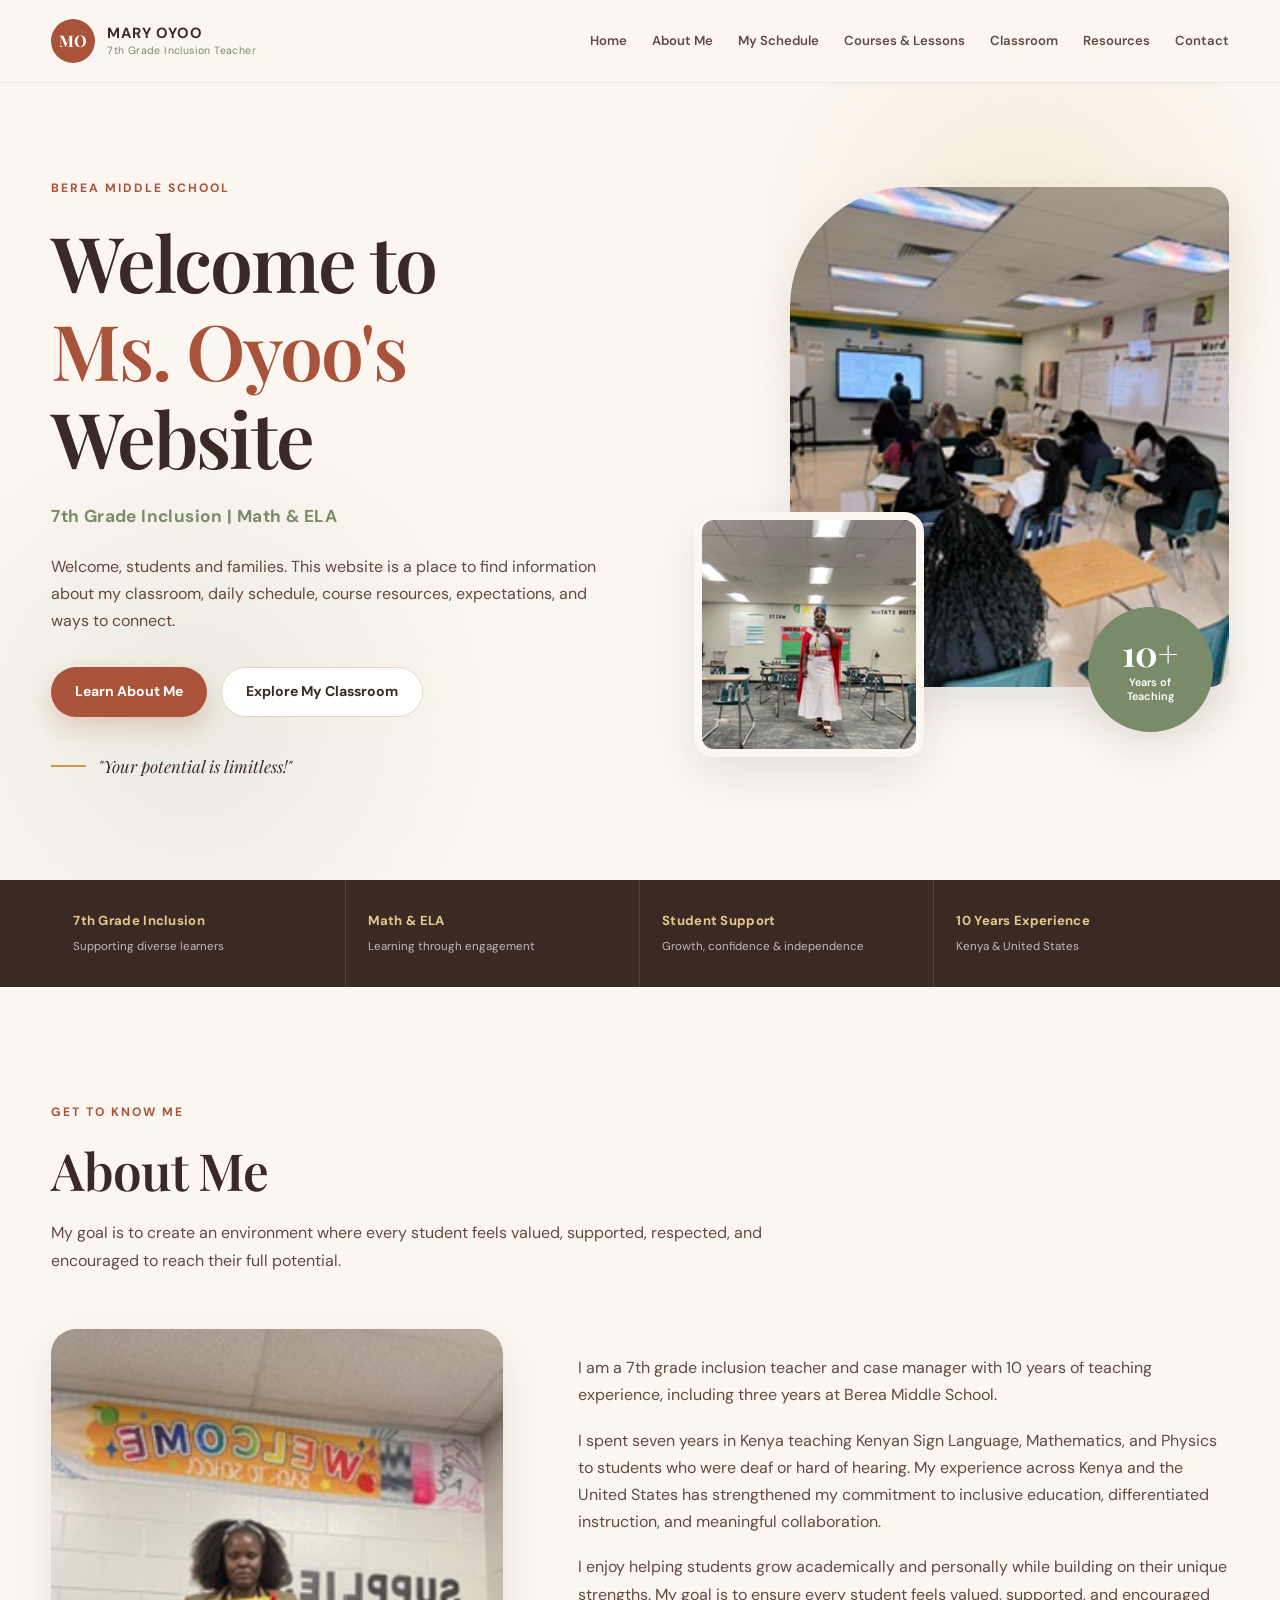
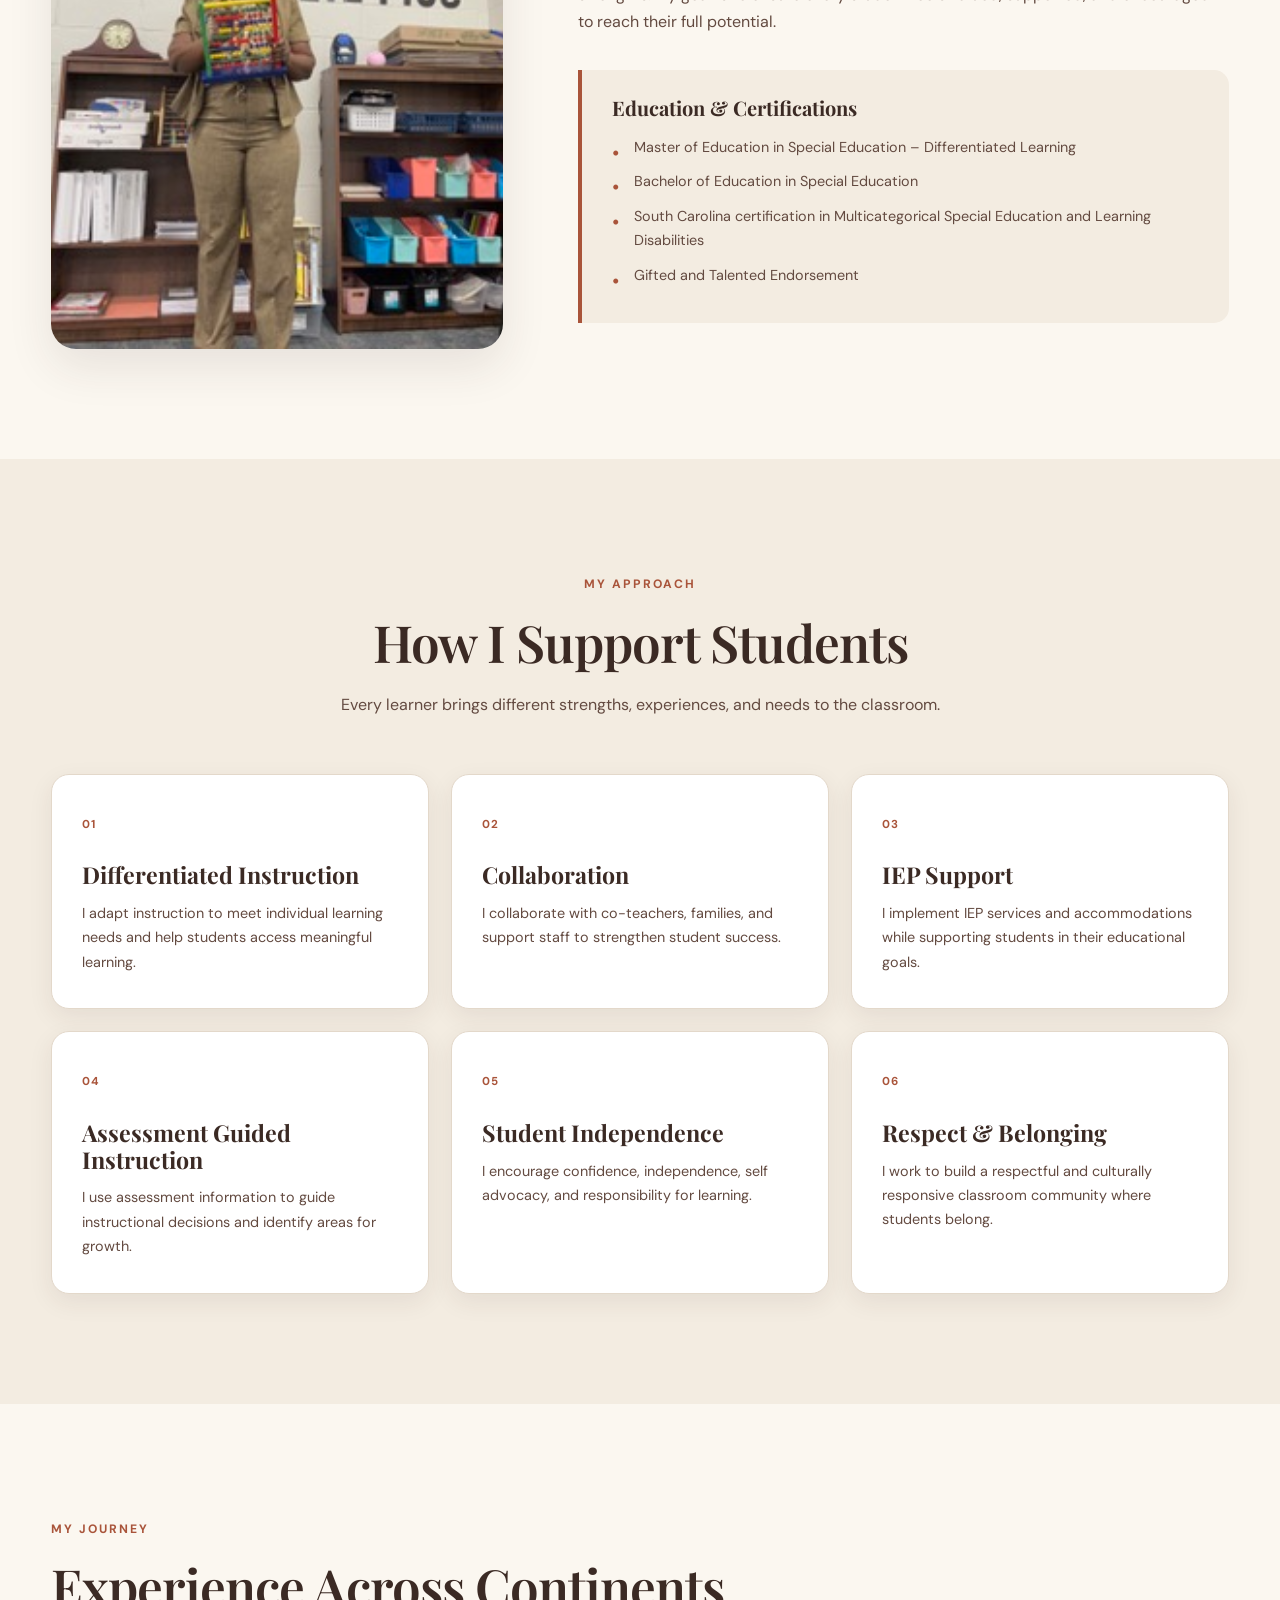
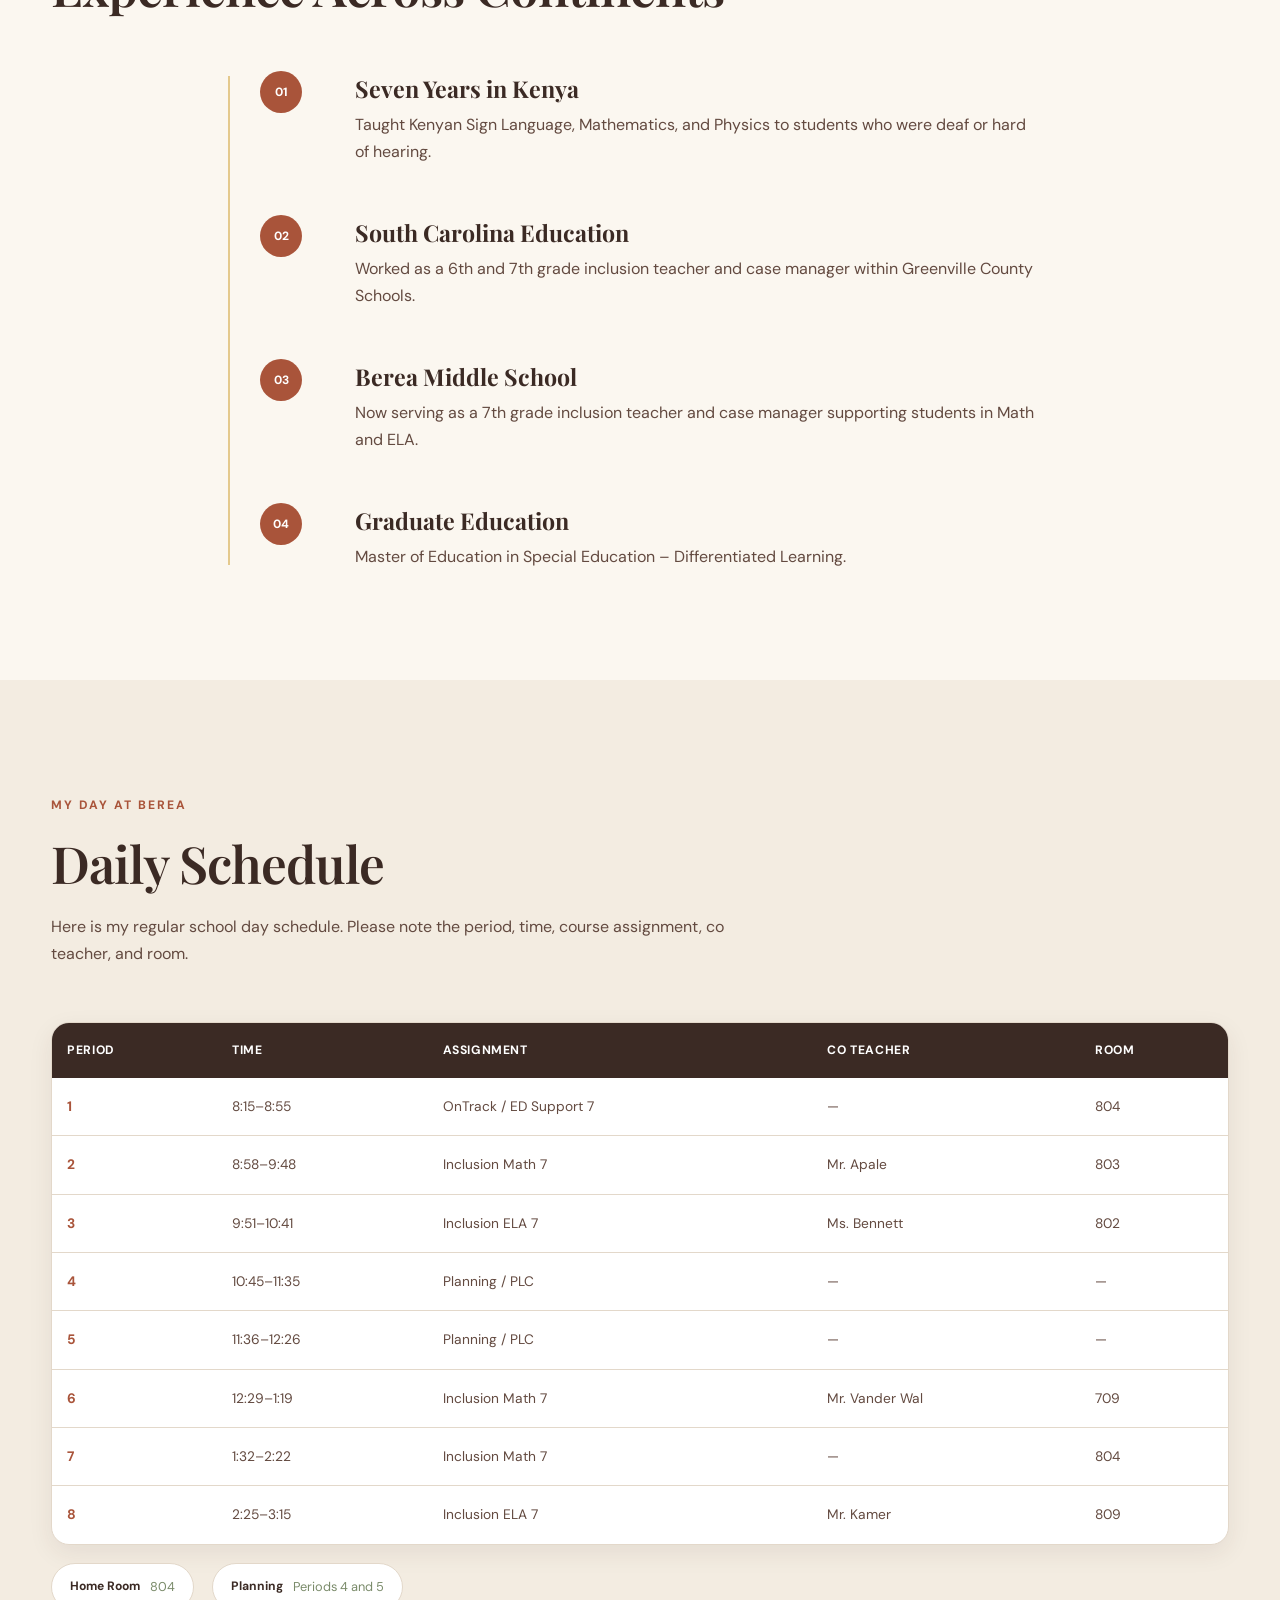
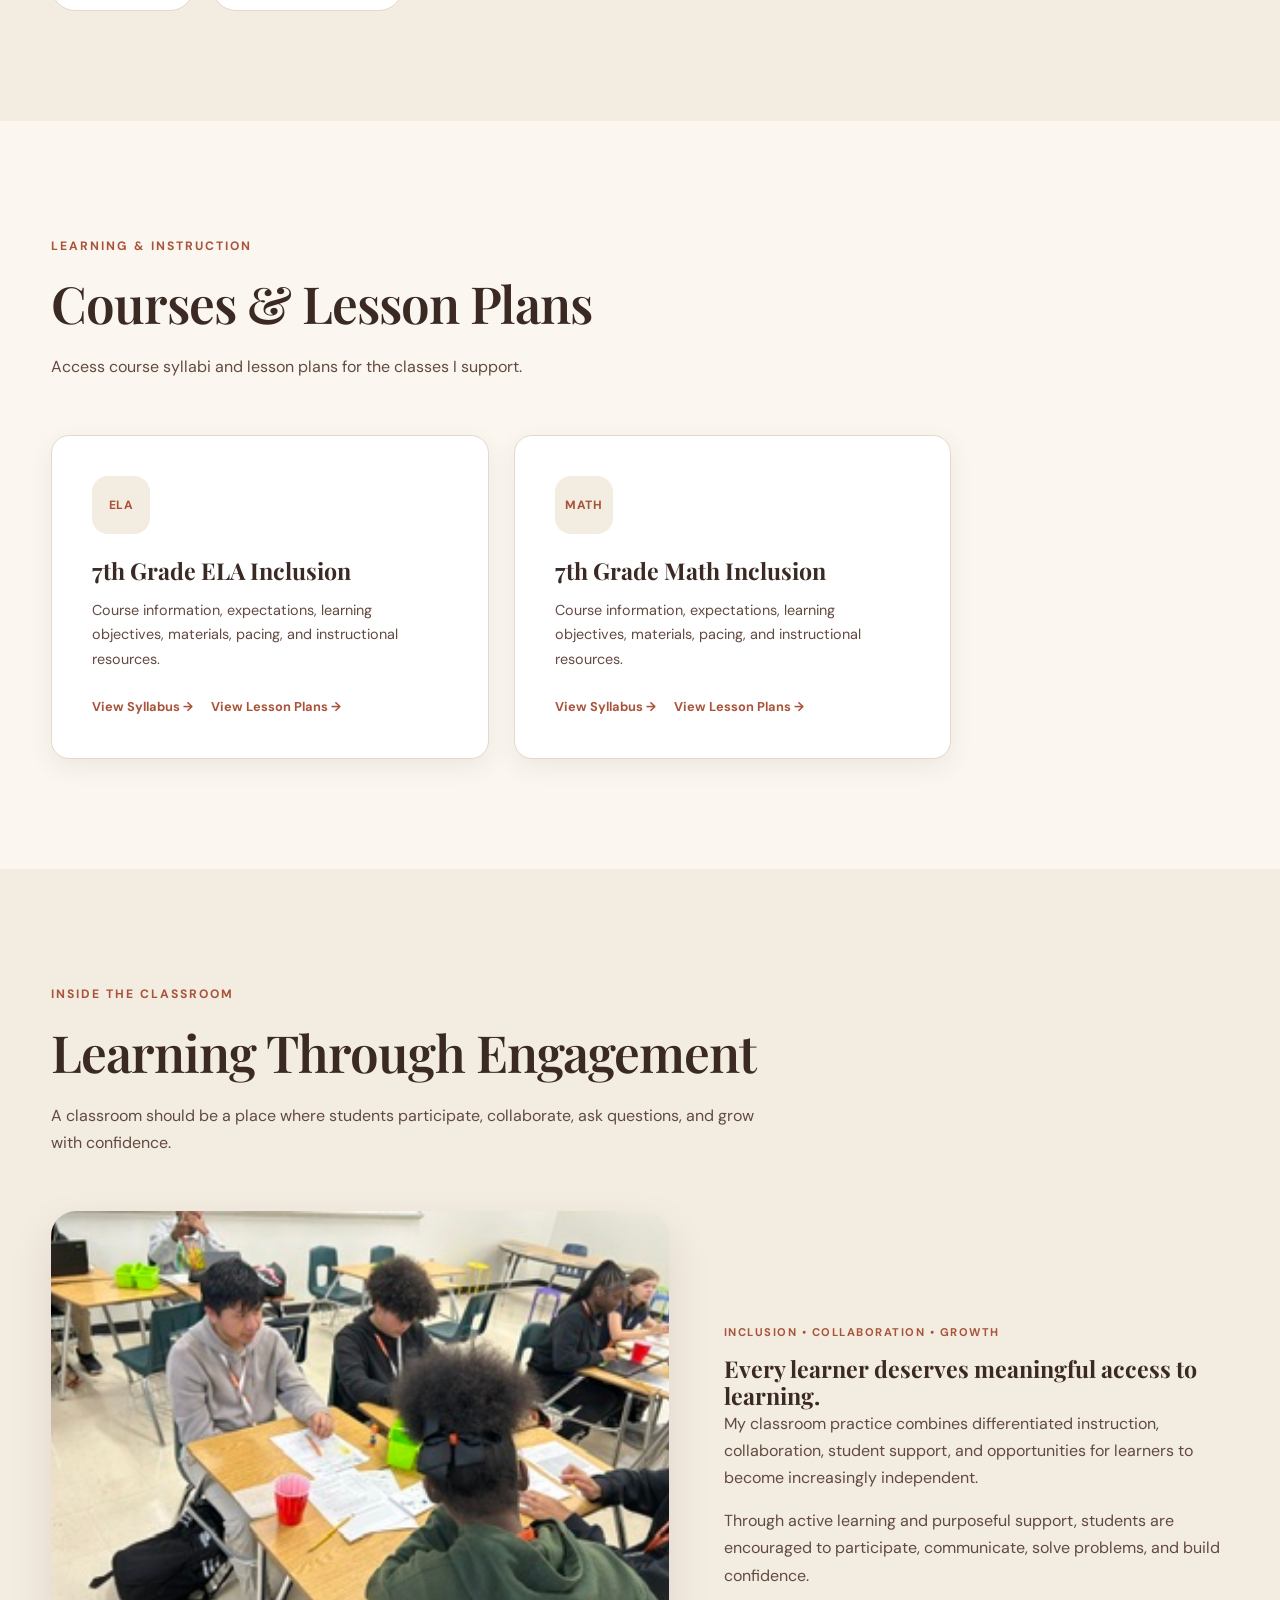
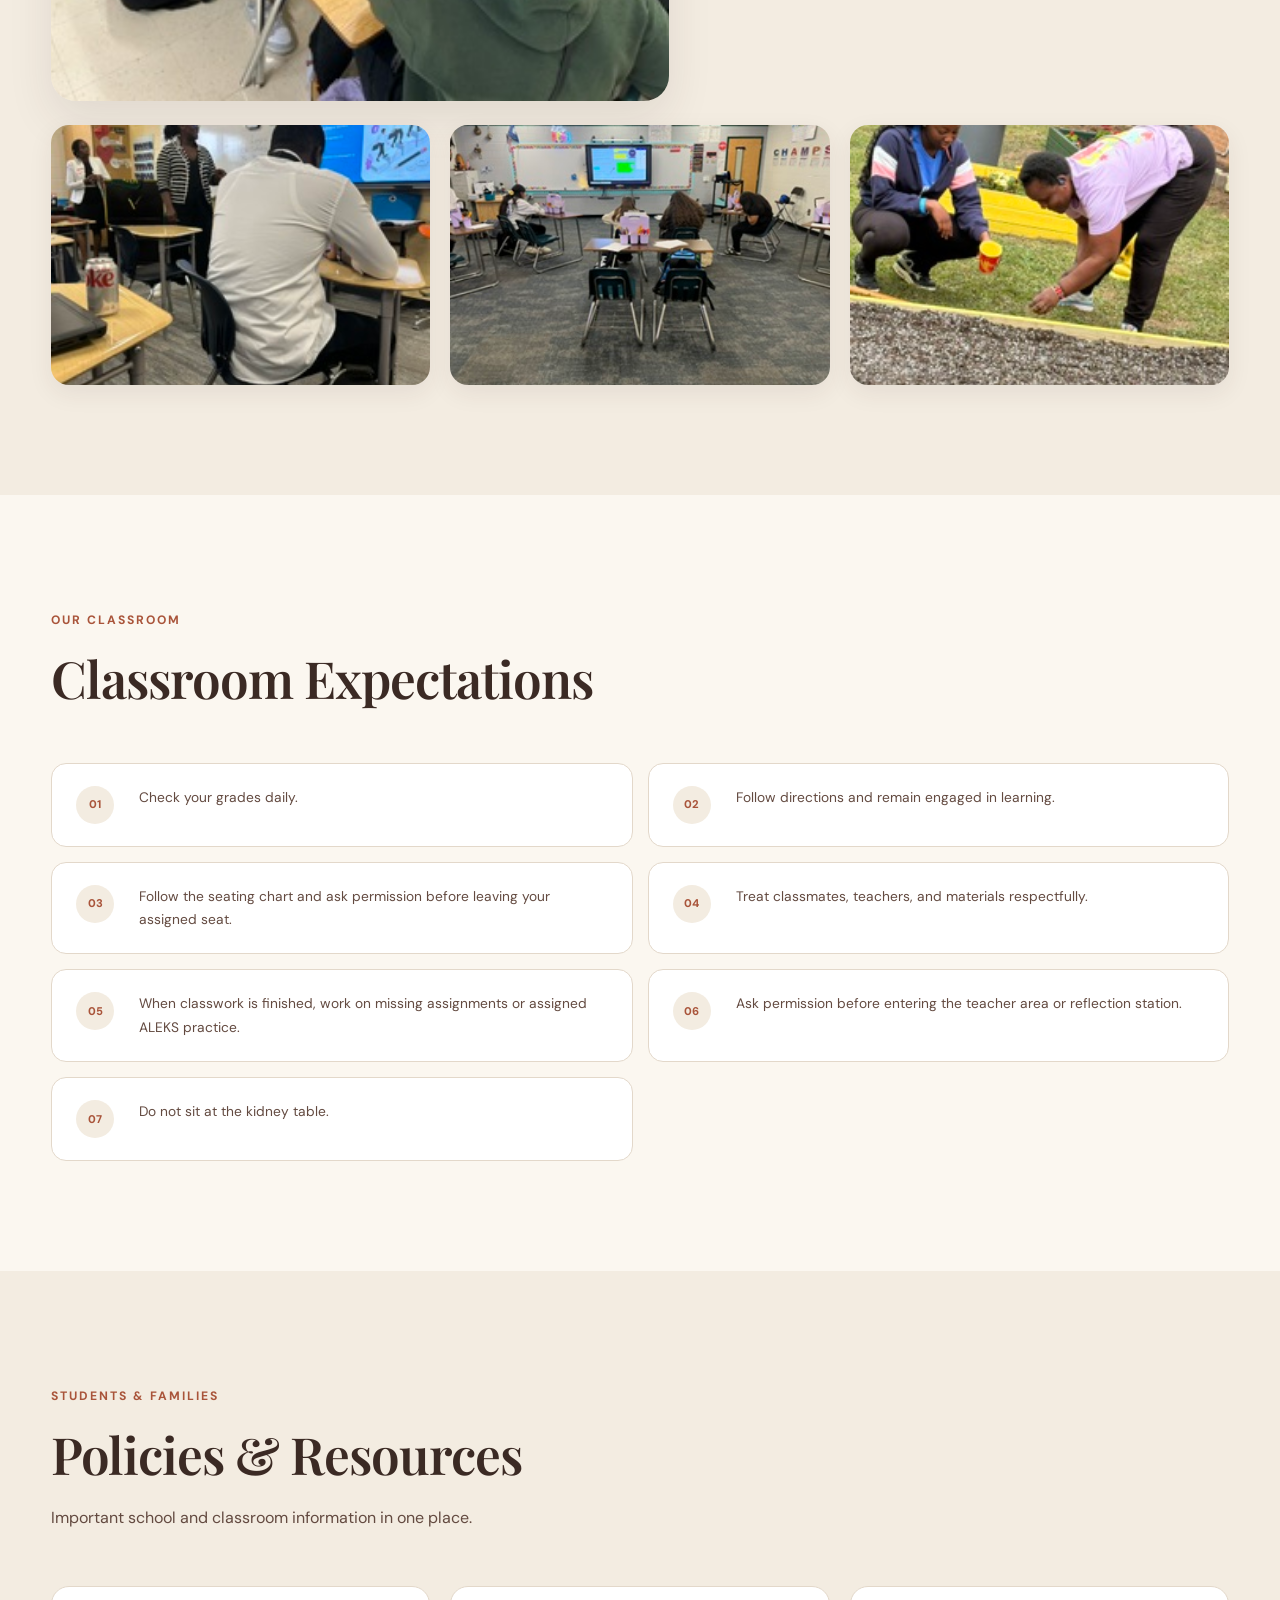
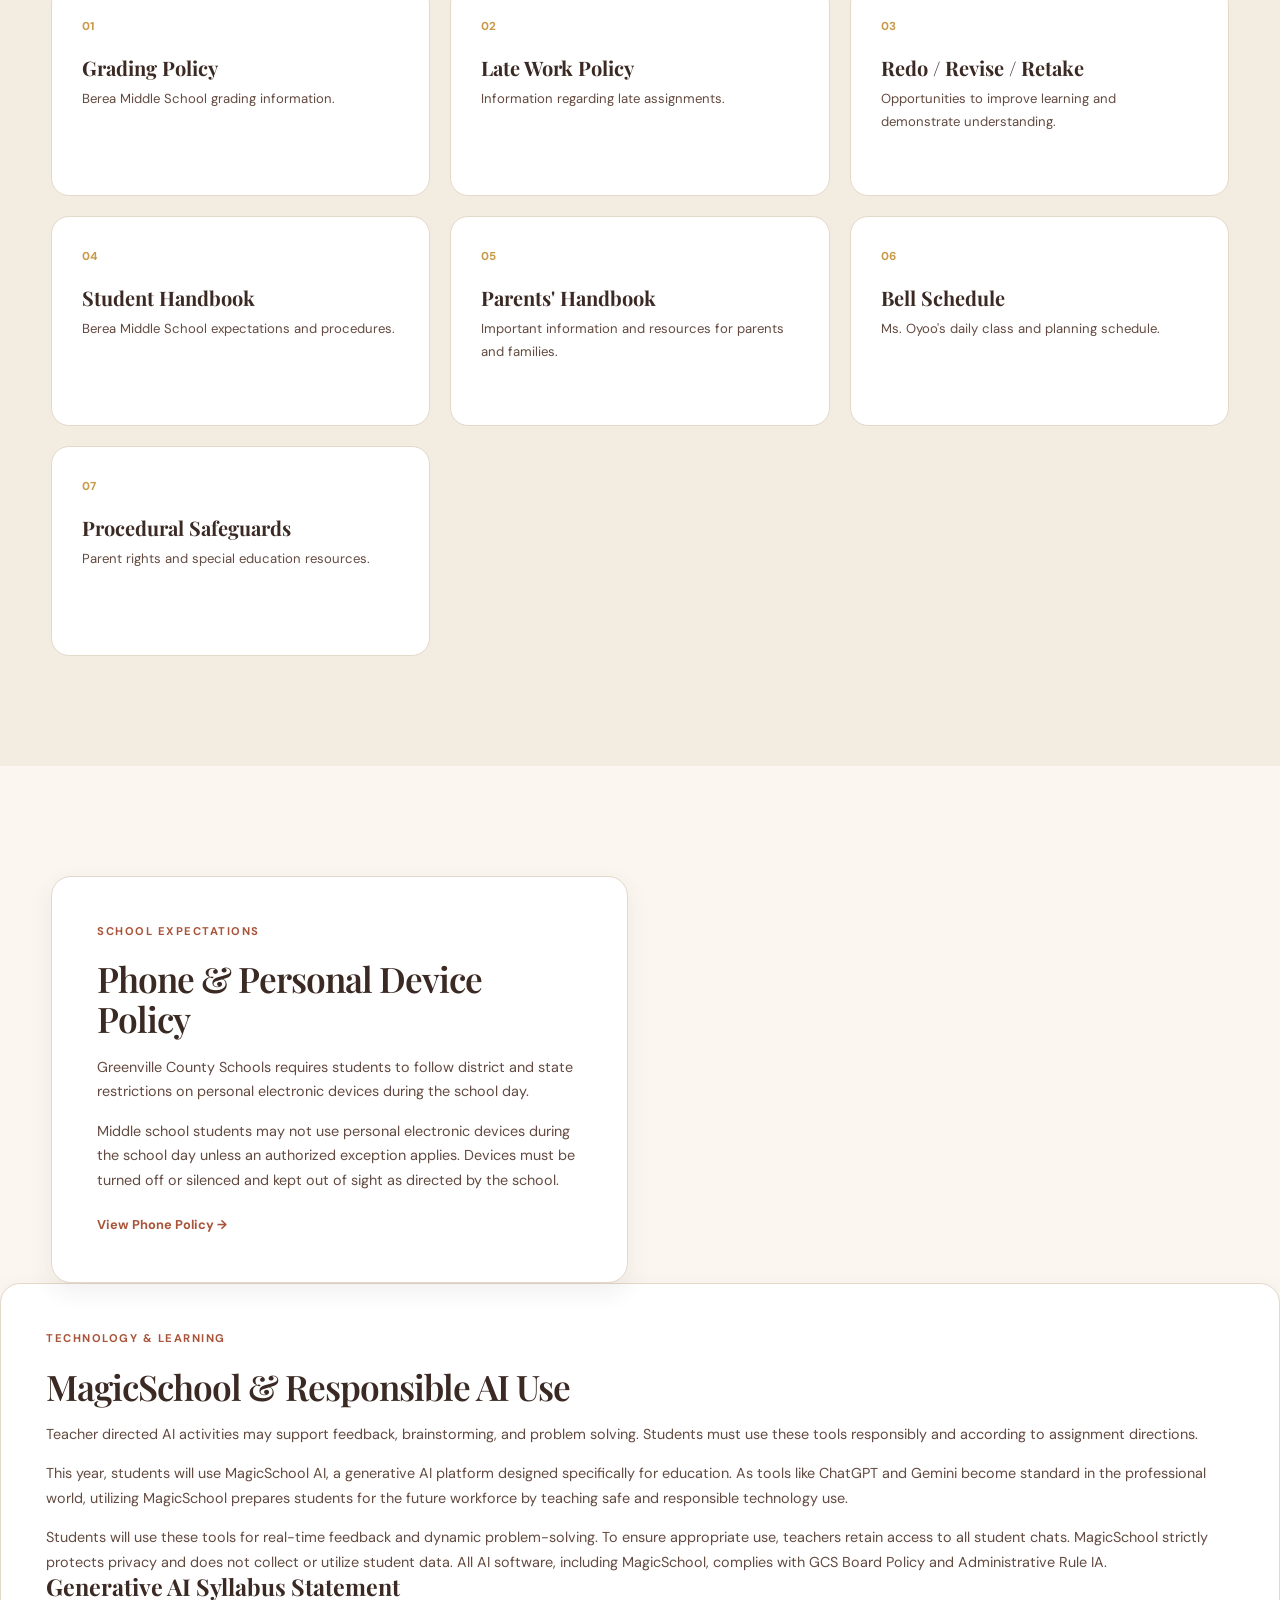
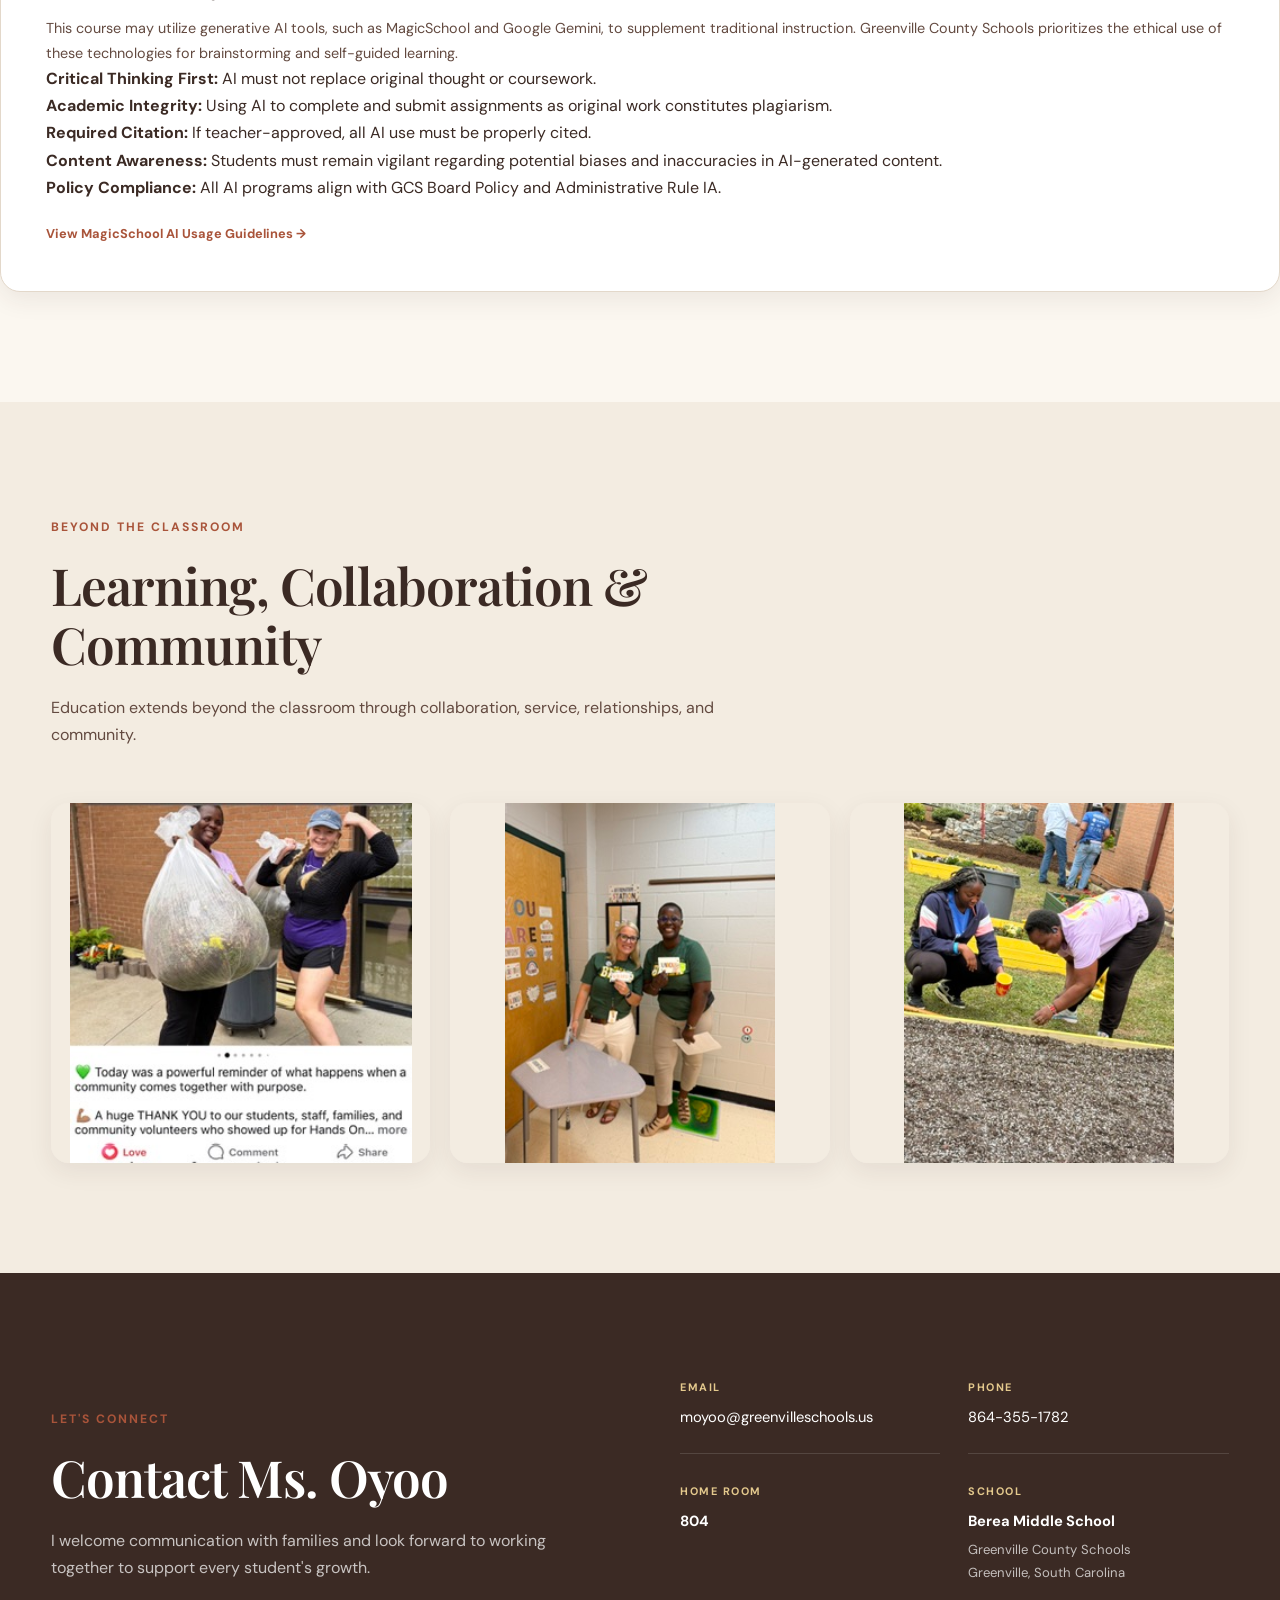
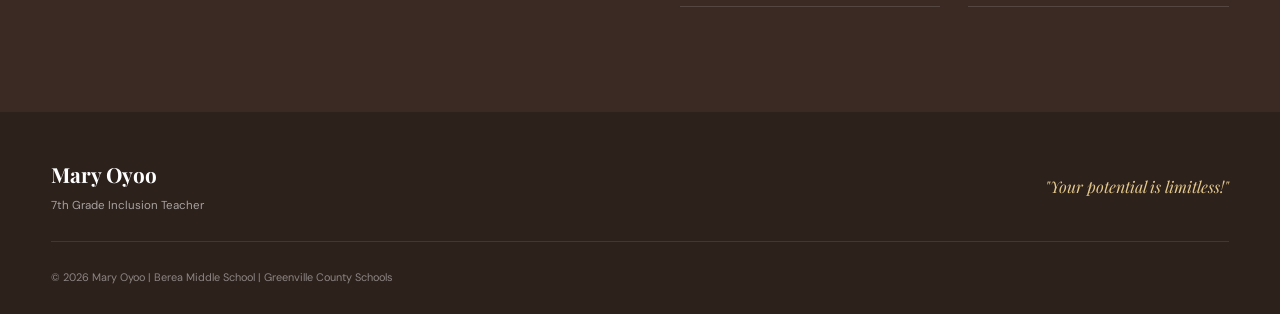
==== index.html @ a489c9a8 "Add files via upload" ====
<!DOCTYPE html>
<html lang="en">

<head>

    <meta charset="UTF-8">
    <meta name="viewport" content="width=device-width, initial-scale=1.0">

    <title>Ms. Mary Oyoo | 7th Grade Inclusion Teacher</title>

    <meta name="description"
        content="Welcome to Ms. Mary Oyoo's professional teacher website. Explore her classroom, courses, schedule, resources, and commitment to inclusive education.">

    <link rel="stylesheet" href="style.css">

    <link rel="preconnect" href="https://fonts.googleapis.com">
    <link rel="preconnect" href="https://fonts.gstatic.com" crossorigin>

    <link href="https://fonts.googleapis.com/css2?family=DM+Sans:wght@400;500;600;700&family=Playfair+Display:wght@500;600;700&display=swap"
        rel="stylesheet">

</head>


<body>

    <!-- =========================
         HEADER / NAVIGATION
    ========================== -->

    <header class="site-header">

        <div class="container nav-container">

            <a href="#home" class="logo">

                <span class="logo-mark">MO</span>

                <span class="logo-text">
                    <strong>MARY OYOO</strong>
                    <small>7th Grade Inclusion Teacher</small>
                </span>

            </a>


            <button class="menu-toggle" aria-label="Open navigation menu">
                ☰
            </button>


            <nav class="main-nav">

                <a href="#home">Home</a>

                <a href="#about">About Me</a>

                <a href="#schedule">My Schedule</a>

                <a href="#courses">Courses & Lessons</a>

                <a href="#classroom">Classroom</a>

                <a href="#resources">Resources</a>

                <a href="#contact">Contact</a>

            </nav>

        </div>

    </header>



    <main>


        <!-- =========================
             HERO SECTION
        ========================== -->

        <section class="hero" id="home">

            <div class="container hero-grid">


                <div class="hero-content">

                    <p class="eyebrow">
                        BEREA MIDDLE SCHOOL
                    </p>


                    <h1>
                        Welcome to
                        <span>Ms. Oyoo's</span>
                        Website
                    </h1>


                    <p class="hero-role">
                        7th Grade Inclusion | Math & ELA
                    </p>


                    <p class="hero-text">

                        Welcome, students and families. This website is a place
                        to find information about my classroom, daily schedule,
                        course resources, expectations, and ways to connect.

                    </p>


                    <div class="hero-buttons">

                        <a href="#about" class="btn btn-primary">
                            Learn About Me
                        </a>

                        <a href="#courses" class="btn btn-outline">
                            Explore My Classroom
                        </a>

                    </div>


                    <div class="hero-quote">

                        <span></span>

                        <em>
                            "Your potential is limitless!"
                        </em>

                    </div>

                </div>



                <div class="hero-visual">

                    <!-- MAIN HERO PHOTO -->
                    <div class="hero-photo-main">

                        <img
                            src="images/classroom-instruction.jpg"
                            alt="Students learning in the classroom">

                    </div>


                    <!-- SMALL SECONDARY PHOTO -->
                    <div class="hero-photo-small">

                        <img
                            src="images/mary-oyoo-teacher.jpg"
                            alt="Ms. Oyoo in her classroom">

                    </div>


                    <div class="hero-badge">

                        <strong>10+</strong>

                        <span>
                            Years of<br>
                            Teaching
                        </span>

                    </div>

                </div>

            </div>

        </section>



        <!-- =========================
             INTRODUCTION STRIP
        ========================== -->

        <section class="intro-strip">

            <div class="container intro-grid">

                <div>
                    <strong>7th Grade Inclusion</strong>
                    <span>Supporting diverse learners</span>
                </div>

                <div>
                    <strong>Math & ELA</strong>
                    <span>Learning through engagement</span>
                </div>

                <div>
                    <strong>Student Support</strong>
                    <span>Growth, confidence & independence</span>
                </div>

                <div>
                    <strong>10 Years Experience</strong>
                    <span>Kenya & United States</span>
                </div>

            </div>

        </section>



        <!-- =========================
             ABOUT ME
        ========================== -->

        <section class="section" id="about">

            <div class="container">

                <div class="section-heading">

                    <p class="eyebrow">
                        GET TO KNOW ME
                    </p>

                    <h2>
                        About Me
                    </h2>

                    <p>
                        My goal is to create an environment where every student
                        feels valued, supported, respected, and encouraged to
                        reach their full potential.
                    </p>

                </div>



                <div class="about-grid">


                    <div class="about-photo">

                        <img
                            src="images/mary-oyoo-classroom.jpg"
                            alt="Ms. Oyoo in her classroom">

                    </div>



                    <div class="about-content">

                        <p>

                            I am a 7th grade inclusion teacher and case manager
                            with 10 years of teaching experience, including
                            three years at Berea Middle School.

                        </p>


                        <p>

                            I spent seven years in Kenya teaching Kenyan Sign
                            Language, Mathematics, and Physics to students who
                            were deaf or hard of hearing. My experience across
                            Kenya and the United States has strengthened my
                            commitment to inclusive education, differentiated
                            instruction, and meaningful collaboration.

                        </p>


                        <p>

                            I enjoy helping students grow academically and
                            personally while building on their unique strengths.
                            My goal is to ensure every student feels valued,
                            supported, and encouraged to reach their full potential.

                        </p>


                        <div class="education-box">

                            <h3>
                                Education & Certifications
                            </h3>

                            <ul>

                                <li>
                                    Master of Education in Special Education –
                                    Differentiated Learning
                                </li>

                                <li>
                                    Bachelor of Education in Special Education
                                </li>

                                <li>
                                    South Carolina certification in
                                    Multicategorical Special Education and
                                    Learning Disabilities
                                </li>

                                <li>
                                    Gifted and Talented Endorsement
                                </li>

                            </ul>

                        </div>

                    </div>

                </div>

            </div>

        </section>



        <!-- =========================
             HOW I SUPPORT STUDENTS
        ========================== -->

        <section class="section section-warm">

            <div class="container">

                <div class="section-heading centered">

                    <p class="eyebrow">
                        MY APPROACH
                    </p>

                    <h2>
                        How I Support Students
                    </h2>

                    <p>
                        Every learner brings different strengths, experiences,
                        and needs to the classroom.
                    </p>

                </div>



                <div class="support-grid">


                    <article class="support-card">

                        <span class="card-number">01</span>

                        <h3>
                            Differentiated Instruction
                        </h3>

                        <p>
                            I adapt instruction to meet individual learning needs
                            and help students access meaningful learning.
                        </p>

                    </article>



                    <article class="support-card">

                        <span class="card-number">02</span>

                        <h3>
                            Collaboration
                        </h3>

                        <p>
                            I collaborate with co-teachers, families, and support
                            staff to strengthen student success.
                        </p>

                    </article>



                    <article class="support-card">

                        <span class="card-number">03</span>

                        <h3>
                            IEP Support
                        </h3>

                        <p>
                            I implement IEP services and accommodations while
                            supporting students in their educational goals.
                        </p>

                    </article>



                    <article class="support-card">

                        <span class="card-number">04</span>

                        <h3>
                            Assessment Guided
                            Instruction
                        </h3>

                        <p>
                            I use assessment information to guide instructional
                            decisions and identify areas for growth.
                        </p>

                    </article>



                    <article class="support-card">

                        <span class="card-number">05</span>

                        <h3>
                            Student Independence
                        </h3>

                        <p>
                            I encourage confidence, independence, self advocacy,
                            and responsibility for learning.
                        </p>

                    </article>



                    <article class="support-card">

                        <span class="card-number">06</span>

                        <h3>
                            Respect & Belonging
                        </h3>

                        <p>
                            I work to build a respectful and culturally responsive
                            classroom community where students belong.
                        </p>

                    </article>


                </div>

            </div>

        </section>



        <!-- =========================
             EXPERIENCE
        ========================== -->

        <section class="section" id="experience">

            <div class="container">

                <div class="section-heading">

                    <p class="eyebrow">
                        MY JOURNEY
                    </p>

                    <h2>
                        Experience Across Continents
                    </h2>

                </div>



                <div class="timeline">


                    <div class="timeline-item">

                        <span class="timeline-number">
                            01
                        </span>

                        <div>

                            <h3>
                                Seven Years in Kenya
                            </h3>

                            <p>
                                Taught Kenyan Sign Language, Mathematics, and
                                Physics to students who were deaf or hard of
                                hearing.
                            </p>

                        </div>

                    </div>



                    <div class="timeline-item">

                        <span class="timeline-number">
                            02
                        </span>

                        <div>

                            <h3>
                                South Carolina Education
                            </h3>

                            <p>
                                Worked as a 6th and 7th grade inclusion teacher
                                and case manager within Greenville County Schools.
                            </p>

                        </div>

                    </div>



                    <div class="timeline-item">

                        <span class="timeline-number">
                            03
                        </span>

                        <div>

                            <h3>
                                Berea Middle School
                            </h3>

                            <p>
                                Now serving as a 7th grade inclusion teacher and
                                case manager supporting students in Math and ELA.
                            </p>

                        </div>

                    </div>



                    <div class="timeline-item">

                        <span class="timeline-number">
                            04
                        </span>

                        <div>

                            <h3>
                                Graduate Education
                            </h3>

                            <p>
                                Master of Education in Special Education –
                                Differentiated Learning.
                            </p>

                        </div>

                    </div>


                </div>

            </div>

        </section>



        <!-- =========================
             DAILY SCHEDULE
        ========================== -->

        <section class="section section-warm" id="schedule">

            <div class="container">

                <div class="section-heading">

                    <p class="eyebrow">
                        MY DAY AT BEREA
                    </p>

                    <h2>
                        Daily Schedule
                    </h2>

                    <p>
                        Here is my regular school day schedule. Please note the
                        period, time, course assignment, co teacher, and room.
                    </p>

                </div>



                <div class="schedule-wrapper">

                    <table class="schedule-table">

                        <thead>

                            <tr>

                                <th>Period</th>
                                <th>Time</th>
                                <th>Assignment</th>
                                <th>Co Teacher</th>
                                <th>Room</th>

                            </tr>

                        </thead>


                        <tbody>

                            <tr>
                                <td>1</td>
                                <td>8:15–8:55</td>
                                <td>OnTrack / ED Support 7</td>
                                <td>—</td>
                                <td>804</td>
                            </tr>

                            <tr>
                                <td>2</td>
                                <td>8:58–9:48</td>
                                <td>Inclusion Math 7</td>
                                <td>Mr. Apale</td>
                                <td>803</td>
                            </tr>

                            <tr>
                                <td>3</td>
                                <td>9:51–10:41</td>
                                <td>Inclusion ELA 7</td>
                                <td>Ms. Bennett</td>
                                <td>802</td>
                            </tr>

                            <tr>
                                <td>4</td>
                                <td>10:45–11:35</td>
                                <td>Planning / PLC</td>
                                <td>—</td>
                                <td>—</td>
                            </tr>

                            <tr>
                                <td>5</td>
                                <td>11:36–12:26</td>
                                <td>Planning / PLC</td>
                                <td>—</td>
                                <td>—</td>
                            </tr>

                            <tr>
                                <td>6</td>
                                <td>12:29–1:19</td>
                                <td>Inclusion Math 7</td>
                                <td>Mr. Vander Wal</td>
                                <td>709</td>
                            </tr>

                            <tr>
                                <td>7</td>
                                <td>1:32–2:22</td>
                                <td>Inclusion Math 7</td>
                                <td>—</td>
                                <td>804</td>
                            </tr>

                            <tr>
                                <td>8</td>
                                <td>2:25–3:15</td>
                                <td>Inclusion ELA 7</td>
                                <td>Mr. Kamer</td>
                                <td>809</td>
                            </tr>

                        </tbody>

                    </table>

                </div>



                <div class="schedule-notes">

                    <div>
                        <strong>Home Room</strong>
                        <span>804</span>
                    </div>

                    <div>
                        <strong>Planning</strong>
                        <span>Periods 4 and 5</span>
                    </div>

                </div>

            </div>

        </section>



        <!-- =========================
             COURSES
        ========================== -->

        <section class="section" id="courses">

            <div class="container">

                <div class="section-heading">

                    <p class="eyebrow">
                        LEARNING & INSTRUCTION
                    </p>

                    <h2>
                        Courses & Lesson Plans
                    </h2>

                    <p>
                        Access course syllabi and lesson plans for the classes
                        I support.
                    </p>

                </div>



                <div class="course-grid">


                    <article class="course-card">

                        <div class="course-label">
                            ELA
                        </div>

                        <h3>
                            7th Grade ELA Inclusion
                        </h3>

                        <p>
                            Course information, expectations, learning objectives,
                            materials, pacing, and instructional resources.
                        </p>


                        <div class="course-links">

                            <!-- REPLACE # WITH ACTUAL GOOGLE DRIVE LINK -->

                            <a href="#"
                               target="_blank"
                               rel="noopener"
                               class="text-link">
                                View Syllabus →
                            </a>


                            <!-- REPLACE # WITH ACTUAL GOOGLE DRIVE LINK -->

                           <a href="https://drive.google.com/drive/folders/1YAmsJ7YF23GAFzgL7zR7PjwikRoP9a-v"
   target="_blank"
   rel="noopener"
   class="text-link">
    View Lesson Plans →
</a>

                        </div>

                    </article>



                    <article class="course-card">

                        <div class="course-label">
                            MATH
                        </div>

                        <h3>
                            7th Grade Math Inclusion
                        </h3>

                        <p>
                            Course information, expectations, learning objectives,
                            materials, pacing, and instructional resources.
                        </p>


                        <div class="course-links">

                            <!-- REPLACE # WITH ACTUAL GOOGLE DRIVE LINK -->

                            <a href="https://docs.google.com/document/d/1suBshiceTK0sKUbWMWdJYC2P_Bb17n6xSc7BoLXOWNE/edit?tab=t.0"
   target="_blank"
   rel="noopener"
   class="text-link">
    View Syllabus →
</a>


                            <!-- REPLACE # WITH ACTUAL GOOGLE DRIVE LINK -->

                           <a href="https://drive.google.com/drive/folders/1wbPl8KsVX1wzI_YcJ0aNKsfjE4blq9ji"
   target="_blank"
   rel="noopener"
   class="text-link">
    View Lesson Plans →
</a>

                        </div>

                    </article>


                </div>

            </div>

        </section>



        <!-- =========================
             CLASSROOM
        ========================== -->

        <section class="section section-warm" id="classroom">

            <div class="container">

                <div class="section-heading">

                    <p class="eyebrow">
                        INSIDE THE CLASSROOM
                    </p>

                    <h2>
                        Learning Through Engagement
                    </h2>

                    <p>
                        A classroom should be a place where students participate,
                        collaborate, ask questions, and grow with confidence.
                    </p>

                </div>



                <div class="classroom-feature">


                    <div class="classroom-image">

                        <img
                            src="images/collaborative-learning.jpg"
                            alt="Students collaborating during classroom learning">

                    </div>



                    <div class="classroom-content">

                        <span class="small-label">
                            INCLUSION • COLLABORATION • GROWTH
                        </span>

                        <h3>
                            Every learner deserves meaningful access to learning.
                        </h3>

                        <p>
                            My classroom practice combines differentiated
                            instruction, collaboration, student support, and
                            opportunities for learners to become increasingly
                            independent.
                        </p>

                        <p>
                            Through active learning and purposeful support,
                            students are encouraged to participate, communicate,
                            solve problems, and build confidence.
                        </p>

                    </div>

                </div>



                <div class="photo-row">


                    <div class="photo-card">

                        <img
                            src="images/student-support.jpg"
                            alt="Students working independently">

                    </div>


                    <div class="photo-card">

                        <img
                            src="images/independent-learning.jpg"
                            alt="Teacher supporting students">

                    </div>


                    <div class="photo-card">

                        <img
                            src="images/student-engagement-in outdoor activity.jpg"
                            alt="Students participating in learning">

                    </div>


                </div>

            </div>

        </section>



        <!-- =========================
             CLASSROOM EXPECTATIONS
        ========================== -->

        <section class="section" id="expectations">

            <div class="container">

                <div class="section-heading">

                    <p class="eyebrow">
                        OUR CLASSROOM
                    </p>

                    <h2>
                        Classroom Expectations
                    </h2>

                </div>



                <div class="expectations-grid">


                    <div class="expectation-item">
                        <span>01</span>
                        <p>Check your grades daily.</p>
                    </div>


                    <div class="expectation-item">
                        <span>02</span>
                        <p>
                            Follow directions and remain engaged in learning.
                        </p>
                    </div>


                    <div class="expectation-item">
                        <span>03</span>
                        <p>
                            Follow the seating chart and ask permission before
                            leaving your assigned seat.
                        </p>
                    </div>


                    <div class="expectation-item">
                        <span>04</span>
                        <p>
                            Treat classmates, teachers, and materials respectfully.
                        </p>
                    </div>


                    <div class="expectation-item">
                        <span>05</span>
                        <p>
                            When classwork is finished, work on missing assignments
                            or assigned ALEKS practice.
                        </p>
                    </div>


                    <div class="expectation-item">
                        <span>06</span>
                        <p>
                            Ask permission before entering the teacher area or
                            reflection station.
                        </p>
                    </div>


                    <div class="expectation-item">
                        <span>07</span>
                        <p>
                            Do not sit at the kidney table.
                        </p>
                    </div>


                </div>

            </div>

        </section>



        <!-- =========================
             RESOURCES & POLICIES
        ========================== -->

        <section class="section section-warm" id="resources">

            <div class="container">

                <div class="section-heading">

                    <p class="eyebrow">
                        STUDENTS & FAMILIES
                    </p>

                    <h2>
                        Policies & Resources
                    </h2>

                    <p>
                        Important school and classroom information in one place.
                    </p>

                </div>



                <div class="resource-grid">
                    <a href="policies.html#grading"
   class="resource-card">

    <span>01</span>

    <h3>
        Grading Policy
    </h3>

    <p>
        Berea Middle School grading information.
    </p>

</a>



                    <a href="policies.html#late-work"
   class="resource-card">

    <span>02</span>

    <h3>
        Late Work Policy
    </h3>

    <p>
        Information regarding late assignments.
    </p>

</a>



                   <a href="policies.html#redo-retake"
   class="resource-card">

    <span>03</span>

    <h3>
        Redo / Revise / Retake
    </h3>

    <p>
        Opportunities to improve learning and demonstrate understanding.
    </p>

</a>


                    <a href="https://www.greenville.k12.sc.us/beream/handbook"
                       target="_blank"
                       rel="noopener"
                       class="resource-card">

                        <span>04</span>

                        <h3>
                            Student Handbook
                        </h3>

                        <p>
                            Berea Middle School expectations and procedures.
                        </p>

                    </a>
                    <a href="https://drive.google.com/file/d/1vpszHbAIX9CheoFro8QPjsyxs447cW-7/view"
   target="_blank"
   rel="noopener"
   class="resource-card">
    <span>05</span>
    <h3>
        Parents' Handbook
    </h3>
    <p>
        Important information and resources for parents and families.
    </p>
</a>



                   <a href="bell-schedule.html"
   class="resource-card">
    <span>06</span>
    <h3>
        Bell Schedule
    </h3>
    <p>
        Ms. Oyoo's daily class and planning schedule.
    </p>
</a>



                   <a href="https://www.greenville.k12.sc.us/departments/main.asp?titleid=acad_sped"
   target="_blank"
   rel="noopener"
   class="resource-card">
    <span>07</span>
    <h3>
        Procedural Safeguards
    </h3>
    <p>
        Parent rights and special education resources.
    </p>
</a>


                </div>

            </div>

        </section>



        <!-- =========================
             PHONE + AI
        ========================== -->

        <section class="section">

            <div class="container two-column-info">


                <div class="info-block">

    <span class="small-label">
        SCHOOL EXPECTATIONS
    </span>

    <h2>
        Phone & Personal Device Policy
    </h2>

    <p>
        Greenville County Schools requires students to follow
        district and state restrictions on personal electronic
        devices during the school day.
    </p>

    <p>
        Middle school students may not use personal electronic
        devices during the school day unless an authorized
        exception applies. Devices must be turned off or silenced
        and kept out of sight as directed by the school.
    </p>

    <a href="https://www.greenville.k12.sc.us/News/main.asp?titleid=2412cellphone"
       target="_blank"
       rel="noopener"
       class="text-link">
        View Phone Policy →
    </a>

</div>

                </div>



                <div class="info-block">

                    <span class="small-label">
                        TECHNOLOGY & LEARNING
                    </span>

                    <h2>
                        MagicSchool & Responsible AI Use
                    </h2>

                    <p>
                        Teacher directed AI activities may support feedback,
                        brainstorming, and problem solving. Students must use
                        these tools responsibly and according to assignment
                        directions.
                    </p>

                    <p>
    This year, students will use MagicSchool AI, a generative
    AI platform designed specifically for education. As tools
    like ChatGPT and Gemini become standard in the professional
    world, utilizing MagicSchool prepares students for the
    future workforce by teaching safe and responsible
    technology use.
</p>

<p>
    Students will use these tools for real-time feedback and
    dynamic problem-solving. To ensure appropriate use,
    teachers retain access to all student chats. MagicSchool
    strictly protects privacy and does not collect or utilize
    student data. All AI software, including MagicSchool,
    complies with GCS Board Policy and Administrative Rule IA.
</p>

<h3>
    Generative AI Syllabus Statement
</h3>

<p>
    This course may utilize generative AI tools, such as
    MagicSchool and Google Gemini, to supplement traditional
    instruction. Greenville County Schools prioritizes the
    ethical use of these technologies for brainstorming and
    self-guided learning.
</p>

<ul>
    <li>
        <strong>Critical Thinking First:</strong>
        AI must not replace original thought or coursework.
    </li>

    <li>
        <strong>Academic Integrity:</strong>
        Using AI to complete and submit assignments as original
        work constitutes plagiarism.
    </li>

    <li>
        <strong>Required Citation:</strong>
        If teacher-approved, all AI use must be properly cited.
    </li>

    <li>
        <strong>Content Awareness:</strong>
        Students must remain vigilant regarding potential biases
        and inaccuracies in AI-generated content.
    </li>

    <li>
        <strong>Policy Compliance:</strong>
        All AI programs align with GCS Board Policy and
        Administrative Rule IA.
    </li>
</ul>
<a href="https://www.magicschool.ai/ai-policy/usage-guidelines"
   target="_blank"
   rel="noopener"
   class="text-link">
    View MagicSchool AI Usage Guidelines →
</a>

                </div>


            </div>

        </section>



        <!-- =========================
             BEYOND THE CLASSROOM
        ========================== -->

        <section class="section section-warm" id="community">

            <div class="container">

                <div class="section-heading">

                    <p class="eyebrow">
                        BEYOND THE CLASSROOM
                    </p>

                    <h2>
                        Learning, Collaboration & Community
                    </h2>

                    <p>
                        Education extends beyond the classroom through
                        collaboration, service, relationships, and community.
                    </p>

                </div>


<div class="community-gallery">

    <div class="gallery-large">
        <img
            src="images/community-service.jpg"
            alt="Community members participating in a cleanup activity">
    </div>

    <div>
        <img
            src="images/professional-collaboration.jpg"
            alt="Educators collaborating at school">
    </div>

    <div>
        <img
            src="images/student-engagement-in outdoor activity.jpg"
            alt="Community members participating in an outdoor activity">
    </div>

</div>
            </div>

        </section>



        <!-- =========================
             CONTACT
        ========================== -->

        <section class="contact-section" id="contact">

            <div class="container contact-grid">


                <div class="contact-intro">

                    <p class="eyebrow">
                        LET'S CONNECT
                    </p>

                    <h2>
                        Contact Ms. Oyoo
                    </h2>

                    <p>
                        I welcome communication with families and look forward
                        to working together to support every student's growth.
                    </p>

                </div>



                <div class="contact-details">


                    <div class="contact-item">

                        <span>
                            EMAIL
                        </span>

                        <a href="mailto:moyoo@greenvilleschools.us">
                            moyoo@greenvilleschools.us
                        </a>

                    </div>



                    <div class="contact-item">

                        <span>
                            PHONE
                        </span>

                        <a href="tel:8643551782">
                            864-355-1782
                        </a>

                    </div>



                    <div class="contact-item">

                        <span>
                            HOME ROOM
                        </span>

                        <strong>
                            804
                        </strong>

                    </div>



                    <div class="contact-item">

                        <span>
                            SCHOOL
                        </span>

                        <strong>
                            Berea Middle School
                        </strong>

                        <p>
                            Greenville County Schools<br>
                            Greenville, South Carolina
                        </p>

                    </div>


                </div>

            </div>

        </section>


    </main>



    <!-- =========================
         FOOTER
    ========================== -->

    <footer class="site-footer">

        <div class="container footer-content">


            <div class="footer-brand">

                <strong>
                    Mary Oyoo
                </strong>

                <span>
                    7th Grade Inclusion Teacher
                </span>

            </div>


            <div class="footer-tagline">

                <em>
                    "Your potential is limitless!"
                </em>

            </div>


            <div class="footer-bottom">

                <small>
                    © 2026 Mary Oyoo | Berea Middle School | Greenville County Schools
                </small>

            </div>


        </div>

    </footer>



    <script src="script.js"></script>

</body>

</html>
---- style.css ----
/* =========================================================
   MARY OYOO WEBSITE
   WARM PROFESSIONAL EDUCATOR DESIGN
========================================================= */


/* =========================================================
   1. ROOT VARIABLES
========================================================= */

:root {

    --cream: #FBF7F0;
    --cream-dark: #F3ECE1;
    --white: #FFFFFF;

    --espresso: #3B2A24;
    --espresso-light: #634A40;

    --terracotta: #A9543A;
    --terracotta-dark: #8E432F;
    --terracotta-light: #C77A61;

    --sage: #7A8B6A;
    --sage-light: #AAB79D;

    --gold: #C99A4A;
    --gold-light: #E4C98D;

    --border: #E3D8CA;

    --shadow: 0 18px 45px rgba(59, 42, 36, 0.10);
    --shadow-small: 0 8px 24px rgba(59, 42, 36, 0.08);

    --radius: 18px;

    --max-width: 1180px;
}


/* =========================================================
   2. RESET
========================================================= */

* {
    margin: 0;
    padding: 0;
    box-sizing: border-box;
}

html {
    scroll-behavior: smooth;
}

body {
    font-family: "DM Sans", sans-serif;
    background: var(--cream);
    color: var(--espresso);
    line-height: 1.7;
}

img {
    width: 100%;
    display: block;
}

a {
    color: inherit;
    text-decoration: none;
}

button {
    font: inherit;
}

ul {
    list-style: none;
}


/* =========================================================
   3. GENERAL LAYOUT
========================================================= */

.container {
    width: min(92%, var(--max-width));
    margin: 0 auto;
}

.section {
    padding: 110px 0;
}

.section-warm {
    background: var(--cream-dark);
}

.centered {
    text-align: center;
}


/* =========================================================
   4. TYPOGRAPHY
========================================================= */

h1,
h2,
h3 {
    font-family: "Playfair Display", serif;
    line-height: 1.15;
    color: var(--espresso);
}

h1 {
    font-size: clamp(3.2rem, 6vw, 5.7rem);
    font-weight: 600;
    letter-spacing: -2px;
}

h2 {
    font-size: clamp(2.4rem, 4vw, 4rem);
    font-weight: 600;
    letter-spacing: -1px;
}

h3 {
    font-size: 1.45rem;
}

p {
    color: var(--espresso-light);
}


/* =========================================================
   5. EYEBROW LABELS
========================================================= */

.eyebrow {
    display: inline-block;
    margin-bottom: 18px;

    font-size: 0.76rem;
    font-weight: 700;
    letter-spacing: 2px;

    color: var(--terracotta);
    text-transform: uppercase;
}


/* =========================================================
   6. HEADER
========================================================= */

.site-header {
    position: sticky;
    top: 0;
    z-index: 1000;

    background: rgba(251, 247, 240, 0.94);
    backdrop-filter: blur(12px);

    border-bottom: 1px solid rgba(59, 42, 36, 0.08);
}

.nav-container {
    min-height: 82px;

    display: flex;
    align-items: center;
    justify-content: space-between;

    gap: 30px;
}


/* LOGO */

.logo {
    display: flex;
    align-items: center;
    gap: 12px;
}

.logo-mark {
    width: 44px;
    height: 44px;

    display: grid;
    place-items: center;

    border-radius: 50%;

    background: var(--terracotta);
    color: var(--white);

    font-family: "Playfair Display", serif;
    font-size: 1rem;
    font-weight: 700;
}

.logo-text {
    display: flex;
    flex-direction: column;
    line-height: 1.1;
}

.logo-text strong {
    font-size: 0.92rem;
    letter-spacing: 1px;
}

.logo-text small {
    margin-top: 4px;

    font-size: 0.66rem;
    color: var(--sage);

    letter-spacing: 0.4px;
}


/* NAVIGATION */

.main-nav {
    display: flex;
    align-items: center;
    gap: 25px;
}

.main-nav a {
    position: relative;

    font-size: 0.82rem;
    font-weight: 600;

    color: var(--espresso-light);

    transition: color 0.25s ease;
}

.main-nav a::after {
    content: "";

    position: absolute;
    left: 0;
    bottom: -7px;

    width: 0;
    height: 2px;

    background: var(--terracotta);

    transition: width 0.25s ease;
}

.main-nav a:hover {
    color: var(--terracotta);
}

.main-nav a:hover::after {
    width: 100%;
}


/* MOBILE MENU BUTTON */

.menu-toggle {
    display: none;

    border: none;
    background: transparent;

    color: var(--espresso);
    font-size: 1.7rem;

    cursor: pointer;
}


/* =========================================================
   7. HERO
========================================================= */

.hero {
    position: relative;
    overflow: hidden;

    padding: 90px 0 100px;

    background:
        radial-gradient(circle at 80% 20%,
        rgba(201, 154, 74, 0.12),
        transparent 25%),

        radial-gradient(circle at 15% 80%,
        rgba(122, 139, 106, 0.12),
        transparent 25%),

        var(--cream);
}

.hero-grid {
    display: grid;

    grid-template-columns: 1fr 0.95fr;

    align-items: center;

    gap: 80px;
}

.hero-content {
    max-width: 620px;
}

.hero h1 span {
    display: block;
    color: var(--terracotta);
}

.hero-role {
    margin-top: 20px;

    font-size: 1.08rem;
    font-weight: 700;

    color: var(--sage);

    letter-spacing: 0.4px;
}

.hero-text {
    max-width: 560px;

    margin-top: 22px;

    font-size: 1rem;
}

.hero-buttons {
    display: flex;
    align-items: center;

    flex-wrap: wrap;

    gap: 14px;

    margin-top: 32px;
}


/* BUTTONS */

.btn {
    display: inline-flex;
    align-items: center;
    justify-content: center;

    min-height: 50px;

    padding: 0 24px;

    border-radius: 999px;

    font-size: 0.88rem;
    font-weight: 700;

    transition:
        transform 0.25s ease,
        background 0.25s ease,
        color 0.25s ease,
        box-shadow 0.25s ease;
}

.btn:hover {
    transform: translateY(-3px);
}

.btn-primary {
    background: var(--terracotta);
    color: var(--white);

    box-shadow: 0 10px 25px rgba(169, 84, 58, 0.24);
}

.btn-primary:hover {
    background: var(--terracotta-dark);
}

.btn-outline {
    border: 1px solid var(--border);
    background: var(--white);

    color: var(--espresso);
}

.btn-outline:hover {
    border-color: var(--terracotta);
    color: var(--terracotta);
}


/* HERO QUOTE */

.hero-quote {
    display: flex;
    align-items: center;

    gap: 12px;

    margin-top: 35px;
}

.hero-quote span {
    width: 35px;
    height: 2px;

    background: var(--gold);
}

.hero-quote em {
    font-family: "Playfair Display", serif;

    font-size: 1.05rem;

    color: var(--espresso);
}


/* HERO PHOTOS */

.hero-visual {
    position: relative;

    min-height: 580px;
}

.hero-photo-main {
    position: absolute;

    top: 0;
    right: 0;

    width: 82%;
    height: 500px;

    overflow: hidden;

    border-radius: 120px 20px 20px 20px;

    box-shadow: var(--shadow);
}

.hero-photo-main img {
    height: 100%;
    object-fit: cover;
}


.hero-photo-small {
    position: absolute;

    left: 0;
    bottom: 10px;

    width: 43%;
    height: 245px;

    overflow: hidden;

    border: 8px solid var(--cream);

    border-radius: 20px;

    box-shadow: var(--shadow);
}

.hero-photo-small img {
    height: 100%;
    object-fit: cover;
}


/* HERO BADGE */

.hero-badge {
    position: absolute;

    right: 3%;
    bottom: 35px;

    width: 125px;
    height: 125px;

    display: flex;
    flex-direction: column;
    justify-content: center;
    align-items: center;

    text-align: center;

    border-radius: 50%;

    background: var(--sage);

    color: var(--white);

    box-shadow: var(--shadow);
}

.hero-badge strong {
    font-family: "Playfair Display", serif;
    font-size: 2.2rem;
    line-height: 1;
}

.hero-badge span {
    margin-top: 6px;

    font-size: 0.68rem;
    font-weight: 600;

    line-height: 1.25;
}


/* =========================================================
   8. INTRO STRIP
========================================================= */

.intro-strip {
    background: var(--espresso);
    color: var(--white);
}

.intro-grid {
    display: grid;

    grid-template-columns: repeat(4, 1fr);
}

.intro-grid > div {
    padding: 30px 22px;

    border-right: 1px solid rgba(255, 255, 255, 0.1);
}

.intro-grid > div:last-child {
    border-right: none;
}

.intro-grid strong {
    display: block;

    font-size: 0.82rem;
    color: var(--gold-light);

    letter-spacing: 0.3px;
}

.intro-grid span {
    display: block;

    margin-top: 5px;

    font-size: 0.72rem;
    color: rgba(255, 255, 255, 0.68);
}


/* =========================================================
   9. SECTION HEADINGS
========================================================= */

.section-heading {
    max-width: 720px;

    margin-bottom: 55px;
}

.section-heading.centered {
    margin-left: auto;
    margin-right: auto;
}

.section-heading > p:last-child {
    margin-top: 20px;
}


/* =========================================================
   10. ABOUT
========================================================= */

.about-grid {
    display: grid;

    grid-template-columns: 0.82fr 1.18fr;

    gap: 75px;

    align-items: center;
}

.about-photo {
    height: 620px;

    overflow: hidden;

    border-radius: 25px;

    box-shadow: var(--shadow);
}

.about-photo img {
    width: 100%;
    height: 100%;

    object-fit: cover;
}

.about-content > p + p {
    margin-top: 18px;
}

.education-box {
    margin-top: 35px;

    padding: 26px 30px;

    background: var(--cream-dark);

    border-left: 4px solid var(--terracotta);

    border-radius: 0 15px 15px 0;
}

.education-box h3 {
    font-size: 1.25rem;

    margin-bottom: 16px;
}

.education-box li {
    position: relative;

    padding-left: 22px;

    margin-bottom: 10px;

    color: var(--espresso-light);

    font-size: 0.9rem;
}

.education-box li::before {
    content: "•";

    position: absolute;
    left: 0;

    color: var(--terracotta);

    font-size: 1.3rem;
}


/* =========================================================
   11. SUPPORT CARDS
========================================================= */

.support-grid {
    display: grid;

    grid-template-columns: repeat(3, 1fr);

    gap: 22px;
}

.support-card {
    position: relative;

    padding: 34px 30px;

    min-height: 230px;

    background: var(--white);

    border: 1px solid var(--border);

    border-radius: var(--radius);

    box-shadow: var(--shadow-small);

    transition:
        transform 0.3s ease,
        box-shadow 0.3s ease;
}

.support-card:hover {
    transform: translateY(-7px);

    box-shadow: var(--shadow);
}

.card-number {
    display: inline-block;

    margin-bottom: 28px;

    font-size: 0.72rem;
    font-weight: 700;

    color: var(--terracotta);

    letter-spacing: 1px;
}

.support-card p {
    margin-top: 12px;

    font-size: 0.9rem;
}


/* =========================================================
   12. EXPERIENCE TIMELINE
========================================================= */

.timeline {
    position: relative;

    max-width: 850px;

    margin: 0 auto;

    padding-left: 45px;
}

.timeline::before {
    content: "";

    position: absolute;

    left: 13px;
    top: 5px;
    bottom: 5px;

    width: 2px;

    background: var(--gold-light);
}

.timeline-item {
    position: relative;

    display: grid;

    grid-template-columns: 70px 1fr;

    gap: 25px;

    padding: 0 0 50px;
}

.timeline-item:last-child {
    padding-bottom: 0;
}

.timeline-number {
    position: relative;
    z-index: 2;

    width: 42px;
    height: 42px;

    display: grid;
    place-items: center;

    border-radius: 50%;

    background: var(--terracotta);

    color: var(--white);

    font-size: 0.75rem;
    font-weight: 700;
}

.timeline-item h3 {
    margin-top: 5px;
}

.timeline-item p {
    margin-top: 8px;
    max-width: 680px;
}


/* =========================================================
   13. SCHEDULE TABLE
========================================================= */

.schedule-wrapper {
    overflow-x: auto;

    background: var(--white);

    border-radius: var(--radius);

    box-shadow: var(--shadow-small);

    border: 1px solid var(--border);
}

.schedule-table {
    width: 100%;

    border-collapse: collapse;

    min-width: 780px;
}

.schedule-table th {
    padding: 17px 15px;

    text-align: left;

    background: var(--espresso);

    color: var(--white);

    font-size: 0.76rem;

    letter-spacing: 0.6px;

    text-transform: uppercase;
}

.schedule-table td {
    padding: 17px 15px;

    border-bottom: 1px solid var(--border);

    font-size: 0.86rem;

    color: var(--espresso-light);
}

.schedule-table tbody tr:last-child td {
    border-bottom: none;
}

.schedule-table tbody tr:hover {
    background: #FCFAF7;
}

.schedule-table td:first-child {
    font-weight: 700;
    color: var(--terracotta);
}

.schedule-notes {
    display: flex;

    gap: 18px;

    margin-top: 18px;
}

.schedule-notes > div {
    display: flex;
    align-items: center;

    gap: 10px;

    padding: 12px 18px;

    background: var(--white);

    border: 1px solid var(--border);

    border-radius: 999px;
}

.schedule-notes strong {
    font-size: 0.76rem;
}

.schedule-notes span {
    font-size: 0.8rem;
    color: var(--sage);
}


/* =========================================================
   14. COURSES
========================================================= */

.course-grid {
    display: grid;

    grid-template-columns: repeat(2, 1fr);

    gap: 25px;

    max-width: 900px;
}

.course-card {
    position: relative;

    padding: 40px;

    background: var(--white);

    border: 1px solid var(--border);

    border-radius: var(--radius);

    box-shadow: var(--shadow-small);

    transition:
        transform 0.3s ease,
        box-shadow 0.3s ease;
}

.course-card:hover {
    transform: translateY(-7px);
    box-shadow: var(--shadow);
}

.course-label {
    display: inline-flex;
    align-items: center;
    justify-content: center;

    width: 58px;
    height: 58px;

    margin-bottom: 24px;

    border-radius: 16px;

    background: var(--cream-dark);

    color: var(--terracotta);

    font-size: 0.75rem;
    font-weight: 800;

    letter-spacing: 0.5px;
}

.course-card p {
    margin-top: 13px;

    font-size: 0.9rem;
}

.course-links {
    display: flex;
    flex-wrap: wrap;

    gap: 18px;

    margin-top: 25px;
}

.text-link {
    display: inline-flex;
    align-items: center;

    font-size: 0.8rem;
    font-weight: 700;

    color: var(--terracotta);

    transition:
        color 0.2s ease,
        transform 0.2s ease;
}

.text-link:hover {
    color: var(--terracotta-dark);

    transform: translateX(3px);
}


/* =========================================================
   15. CLASSROOM FEATURE
========================================================= */

.classroom-feature {
    display: grid;

    grid-template-columns: 1.1fr 0.9fr;

    gap: 55px;

    align-items: center;
}

.classroom-image {
    height: 490px;

    overflow: hidden;

    border-radius: 25px;

    box-shadow: var(--shadow);
}

.classroom-image img {
    width: 100%;
    height: 100%;

    object-fit: cover;
}

.small-label {
    display: block;

    margin-bottom: 18px;

    font-size: 0.7rem;
    font-weight: 700;

    color: var(--terracotta);

    letter-spacing: 1.5px;
}

.classroom-content p + p {
    margin-top: 16px;
}

.classroom-content .small-label {
    margin-bottom: 14px;
}


/* CLASSROOM PHOTO ROW */

.photo-row {
    display: grid;

    grid-template-columns: repeat(3, 1fr);

    gap: 20px;

    margin-top: 24px;
}

.photo-card {
    height: 260px;

    overflow: hidden;

    border-radius: 18px;

    box-shadow: var(--shadow-small);
}

.photo-card img {
    width: 100%;
    height: 100%;

    object-fit: cover;

    transition: transform 0.6s ease;
}

.photo-card:hover img {
    transform: scale(1.05);
}


/* =========================================================
   16. EXPECTATIONS
========================================================= */

.expectations-grid {
    display: grid;

    grid-template-columns: repeat(2, 1fr);

    gap: 15px;
}

.expectation-item {
    display: grid;

    grid-template-columns: 45px 1fr;

    gap: 18px;

    align-items: start;

    padding: 22px 24px;

    border: 1px solid var(--border);

    background: var(--white);

    border-radius: 15px;
}

.expectation-item span {
    width: 38px;
    height: 38px;

    display: grid;
    place-items: center;

    border-radius: 50%;

    background: var(--cream-dark);

    color: var(--terracotta);

    font-size: 0.7rem;
    font-weight: 800;
}

.expectation-item p {
    font-size: 0.86rem;
}


/* =========================================================
   17. RESOURCES
========================================================= */

.resource-grid {
    display: grid;

    grid-template-columns: repeat(3, 1fr);

    gap: 20px;
}

.resource-card {
    position: relative;

    padding: 30px;

    min-height: 210px;

    display: block;

    background: var(--white);

    border: 1px solid var(--border);

    border-radius: 18px;

    transition:
        transform 0.3s ease,
        border-color 0.3s ease,
        box-shadow 0.3s ease;
}

.resource-card:hover {
    transform: translateY(-6px);

    border-color: var(--gold);

    box-shadow: var(--shadow-small);
}

.resource-card > span {
    display: block;

    margin-bottom: 20px;

    color: var(--gold);

    font-size: 0.72rem;
    font-weight: 800;
}

.resource-card h3 {
    font-size: 1.25rem;
}

.resource-card p {
    margin-top: 9px;

    font-size: 0.82rem;
}


/* =========================================================
   18. PHONE & AI INFORMATION
========================================================= */

.two-column-info {
    display: grid;

    grid-template-columns: repeat(2, 1fr);

    gap: 25px;
}

.info-block {
    padding: 45px;

    background: var(--white);

    border: 1px solid var(--border);

    border-radius: 20px;

    box-shadow: var(--shadow-small);
}

.info-block h2 {
    font-size: 2.2rem;
}

.info-block p {
    margin-top: 15px;

    font-size: 0.9rem;
}

.info-block .text-link {
    margin-top: 22px;
}


/* =========================================================
   19. COMMUNITY GALLERY
========================================================= */

/* =========================================================
   19. COMMUNITY GALLERY
========================================================= */

.community-gallery {
    display: grid;
    grid-template-columns: repeat(3, 1fr);
    gap: 20px;
}

.community-gallery > div {
    height: 360px;
    overflow: hidden;
    border-radius: 18px;
    box-shadow: var(--shadow-small);
    background: var(--cream-dark);
}

.community-gallery img {
    width: 100%;
    height: 100%;
    display: block;
    object-fit: contain;
    background: var(--cream-dark);
    transition: transform 0.6s ease;
}

.community-gallery > div:hover img {
    transform: scale(1.03);
}

.gallery-large {
    grid-row: auto;
    grid-column: auto;
}

/* =========================================================
   20. CONTACT
========================================================= */

.contact-section {
    padding: 105px 0;

    background: var(--espresso);

    color: var(--white);
}

.contact-grid {
    display: grid;

    grid-template-columns: 1fr 1fr;

    gap: 80px;

    align-items: center;
}

.contact-intro h2 {
    color: var(--white);
}

.contact-intro p:last-child {
    max-width: 500px;

    margin-top: 20px;

    color: rgba(255, 255, 255, 0.72);
}

.contact-details {
    display: grid;

    grid-template-columns: 1fr 1fr;

    gap: 28px;
}

.contact-item {
    padding-bottom: 22px;

    border-bottom: 1px solid rgba(255, 255, 255, 0.13);
}

.contact-item span {
    display: block;

    margin-bottom: 7px;

    color: var(--gold-light);

    font-size: 0.68rem;
    font-weight: 700;

    letter-spacing: 1.5px;
}

.contact-item a,
.contact-item strong {
    color: var(--white);

    font-size: 0.92rem;
}

.contact-item a:hover {
    color: var(--gold-light);
}

.contact-item p {
    margin-top: 5px;

    font-size: 0.82rem;

    color: rgba(255, 255, 255, 0.7);
}


/* =========================================================
   21. FOOTER
========================================================= */

.site-footer {
    background: #2D211C;

    color: var(--white);

    padding: 45px 0 25px;
}

.footer-content {
    display: grid;

    grid-template-columns: 1fr auto;
    gap: 25px;

    align-items: center;
}

.footer-brand {
    display: flex;
    flex-direction: column;
}

.footer-brand strong {
    font-family: "Playfair Display", serif;

    font-size: 1.3rem;
}

.footer-brand span {
    margin-top: 4px;

    font-size: 0.72rem;

    color: rgba(255, 255, 255, 0.58);
}

.footer-tagline {
    color: var(--gold-light);

    font-family: "Playfair Display", serif;
}

.footer-bottom {
    grid-column: 1 / -1;

    padding-top: 20px;

    border-top: 1px solid rgba(255, 255, 255, 0.1);
}

.footer-bottom small {
    color: rgba(255, 255, 255, 0.45);

    font-size: 0.68rem;
}


/* =========================================================
   22. RESPONSIVE TABLET
========================================================= */

@media (max-width: 1050px) {

    .main-nav {
        gap: 15px;
    }

    .main-nav a {
        font-size: 0.75rem;
    }

    .hero-grid {
        gap: 45px;
    }

    .support-grid {
        grid-template-columns: repeat(2, 1fr);
    }

    .resource-grid {
        grid-template-columns: repeat(2, 1fr);
    }

    .community-gallery {
        grid-template-columns: 1fr 1fr;

        grid-template-rows: 300px 220px 220px;
    }

    .gallery-large {
        grid-row: auto;

        grid-column: 1 / 3;
    }

}


/* =========================================================
   23. RESPONSIVE MOBILE
========================================================= */

@media (max-width: 800px) {

    .section {
        padding: 80px 0;
    }

    .menu-toggle {
        display: block;
    }

    .main-nav {
        position: absolute;

        top: 82px;
        left: 0;
        right: 0;

        display: none;
        flex-direction: column;
        align-items: stretch;

        padding: 20px;

        background: var(--cream);

        border-bottom: 1px solid var(--border);

        box-shadow: var(--shadow-small);
    }

    .main-nav.active {
        display: flex;
    }

    .main-nav a {
        padding: 12px 5px;

        font-size: 0.9rem;
    }

    .hero {
        padding: 65px 0 80px;
    }

    .hero-grid {
        grid-template-columns: 1fr;

        gap: 55px;
    }

    .hero-visual {
        min-height: 500px;
    }

    .hero-photo-main {
        width: 82%;
        height: 430px;
    }

    .hero-photo-small {
        height: 210px;
    }

    .intro-grid {
        grid-template-columns: 1fr 1fr;
    }

    .intro-grid > div {
        border-bottom: 1px solid rgba(255, 255, 255, 0.1);
    }

    .about-grid,
    .classroom-feature,
    .two-column-info,
    .contact-grid {
        grid-template-columns: 1fr;

        gap: 45px;
    }

    .about-photo {
        height: 500px;
    }

    .course-grid {
        grid-template-columns: 1fr;
    }

    .photo-row {
        grid-template-columns: 1fr 1fr;
    }

    .resource-grid {
        grid-template-columns: 1fr 1fr;
    }

    .expectations-grid {
        grid-template-columns: 1fr;
    }

    .contact-details {
        grid-template-columns: 1fr 1fr;
    }

    .footer-content {
        grid-template-columns: 1fr;
    }

    .footer-tagline {
        order: 2;
    }

    .footer-bottom {
        grid-column: auto;

        order: 3;
    }

}


/* =========================================================
   24. SMALL MOBILE
========================================================= */

@media (max-width: 520px) {

    h1 {
        font-size: 3rem;
    }

    h2 {
        font-size: 2.5rem;
    }

    .logo-text small {
        display: none;
    }

    .hero-buttons {
        flex-direction: column;
        align-items: stretch;
    }

    .btn {
        width: 100%;
    }

    .hero-visual {
        min-height: 430px;
    }

    .hero-photo-main {
        width: 86%;
        height: 360px;
    }

    .hero-photo-small {
        width: 48%;
        height: 175px;

        border-width: 6px;
    }

    .hero-badge {
        width: 100px;
        height: 100px;

        right: 0;

        bottom: 25px;
    }

    .hero-badge strong {
        font-size: 1.7rem;
    }

    .intro-grid {
        grid-template-columns: 1fr;
    }

    .intro-grid > div {
        border-right: none;
    }

    .support-grid,
    .resource-grid,
    .photo-row {
        grid-template-columns: 1fr;
    }

    .photo-card {
        height: 300px;
    }

    .timeline {
        padding-left: 20px;
    }

    .timeline-item {
        grid-template-columns: 50px 1fr;

        gap: 15px;
    }

    .schedule-notes {
        flex-direction: column;
        align-items: flex-start;
    }

    .contact-details {
        grid-template-columns: 1fr;
    }

    .community-gallery {
        display: grid;

        grid-template-columns: 1fr;

        grid-template-rows: repeat(4, 260px);
    }

    .gallery-large {
        grid-column: auto;
    }

}
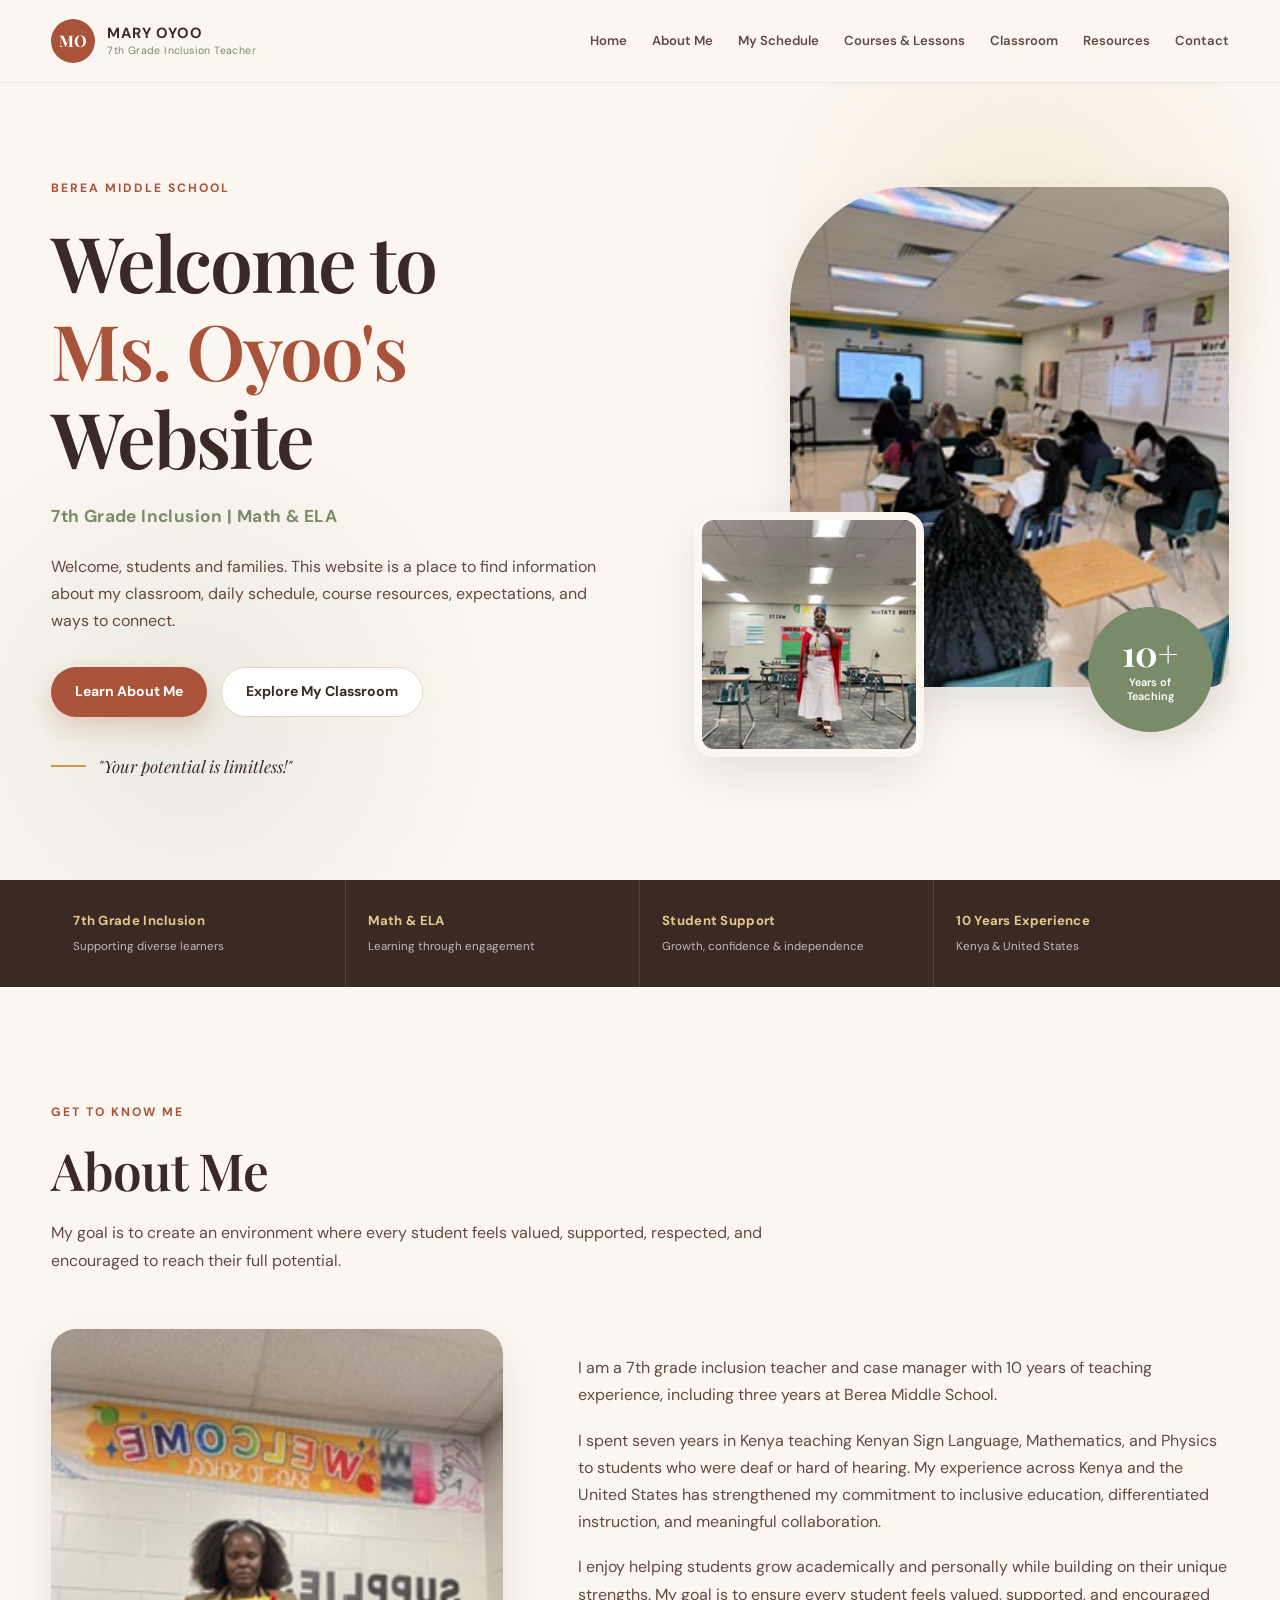
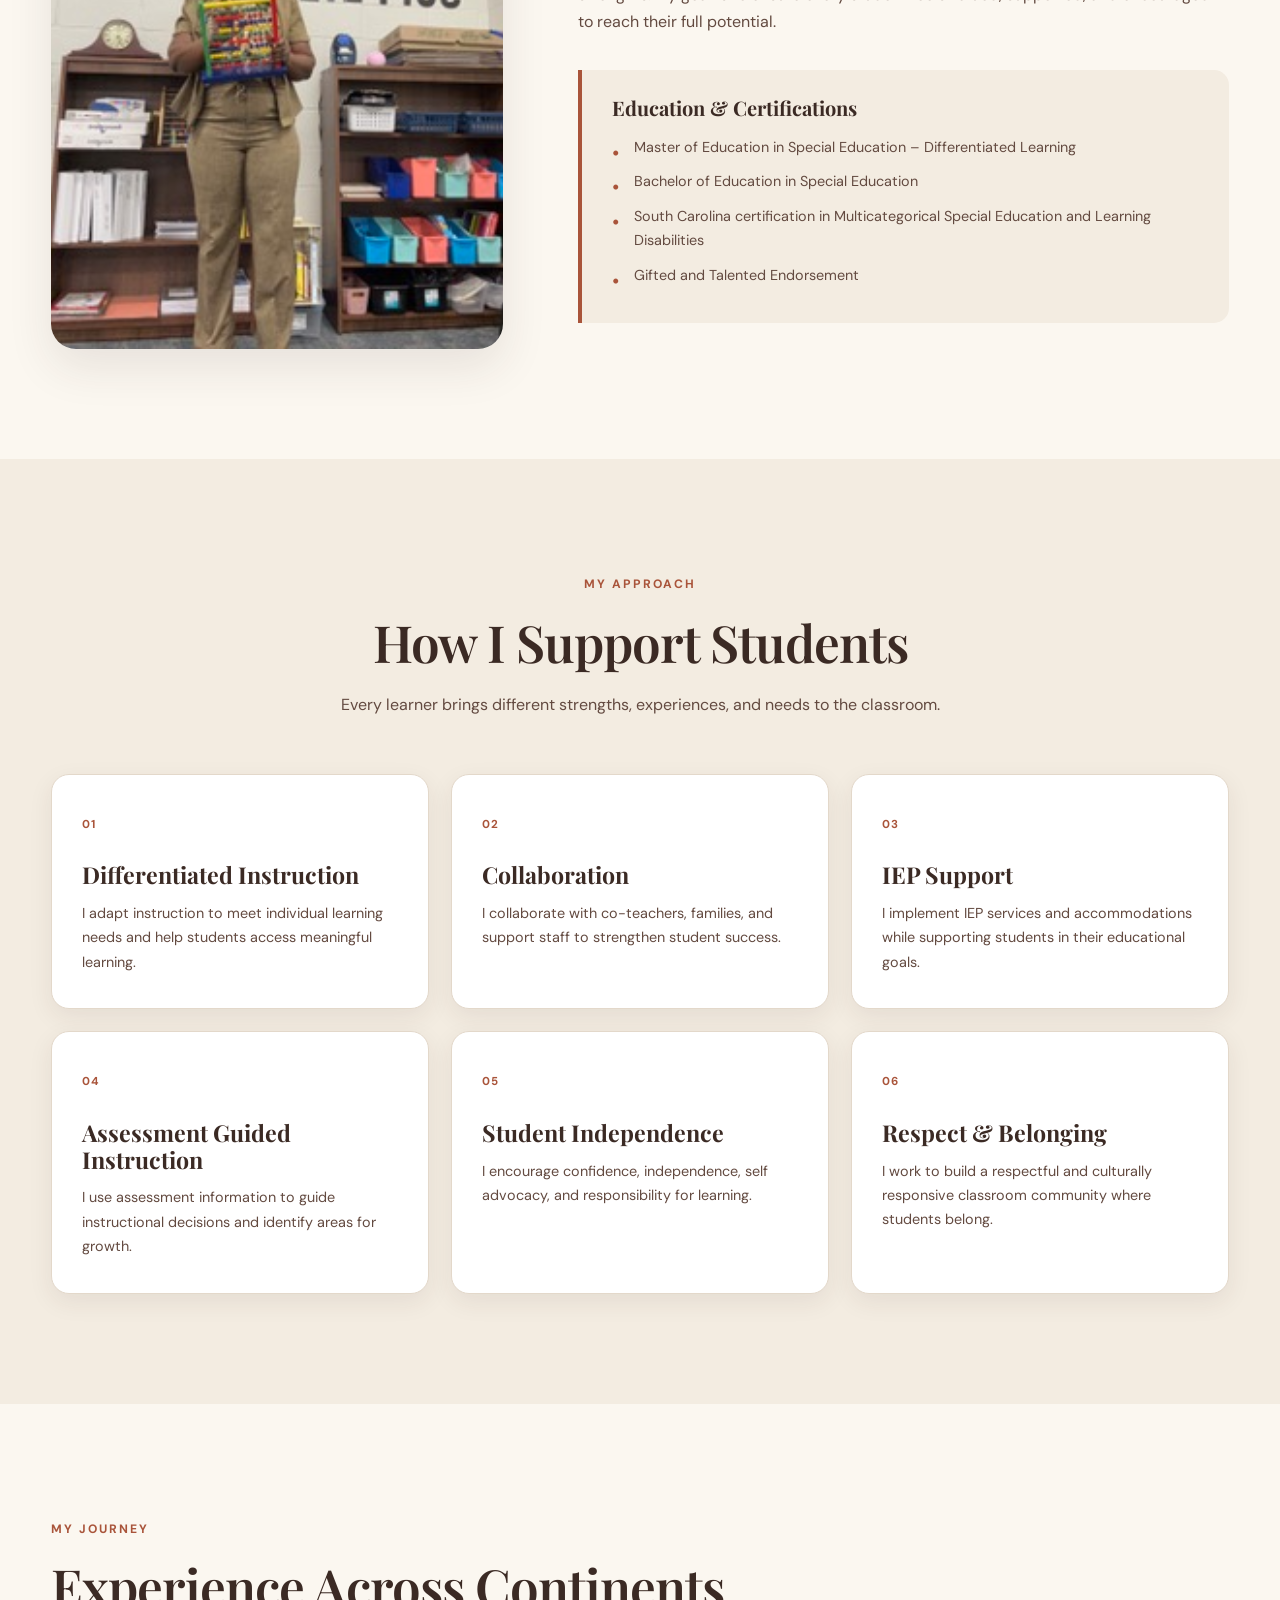
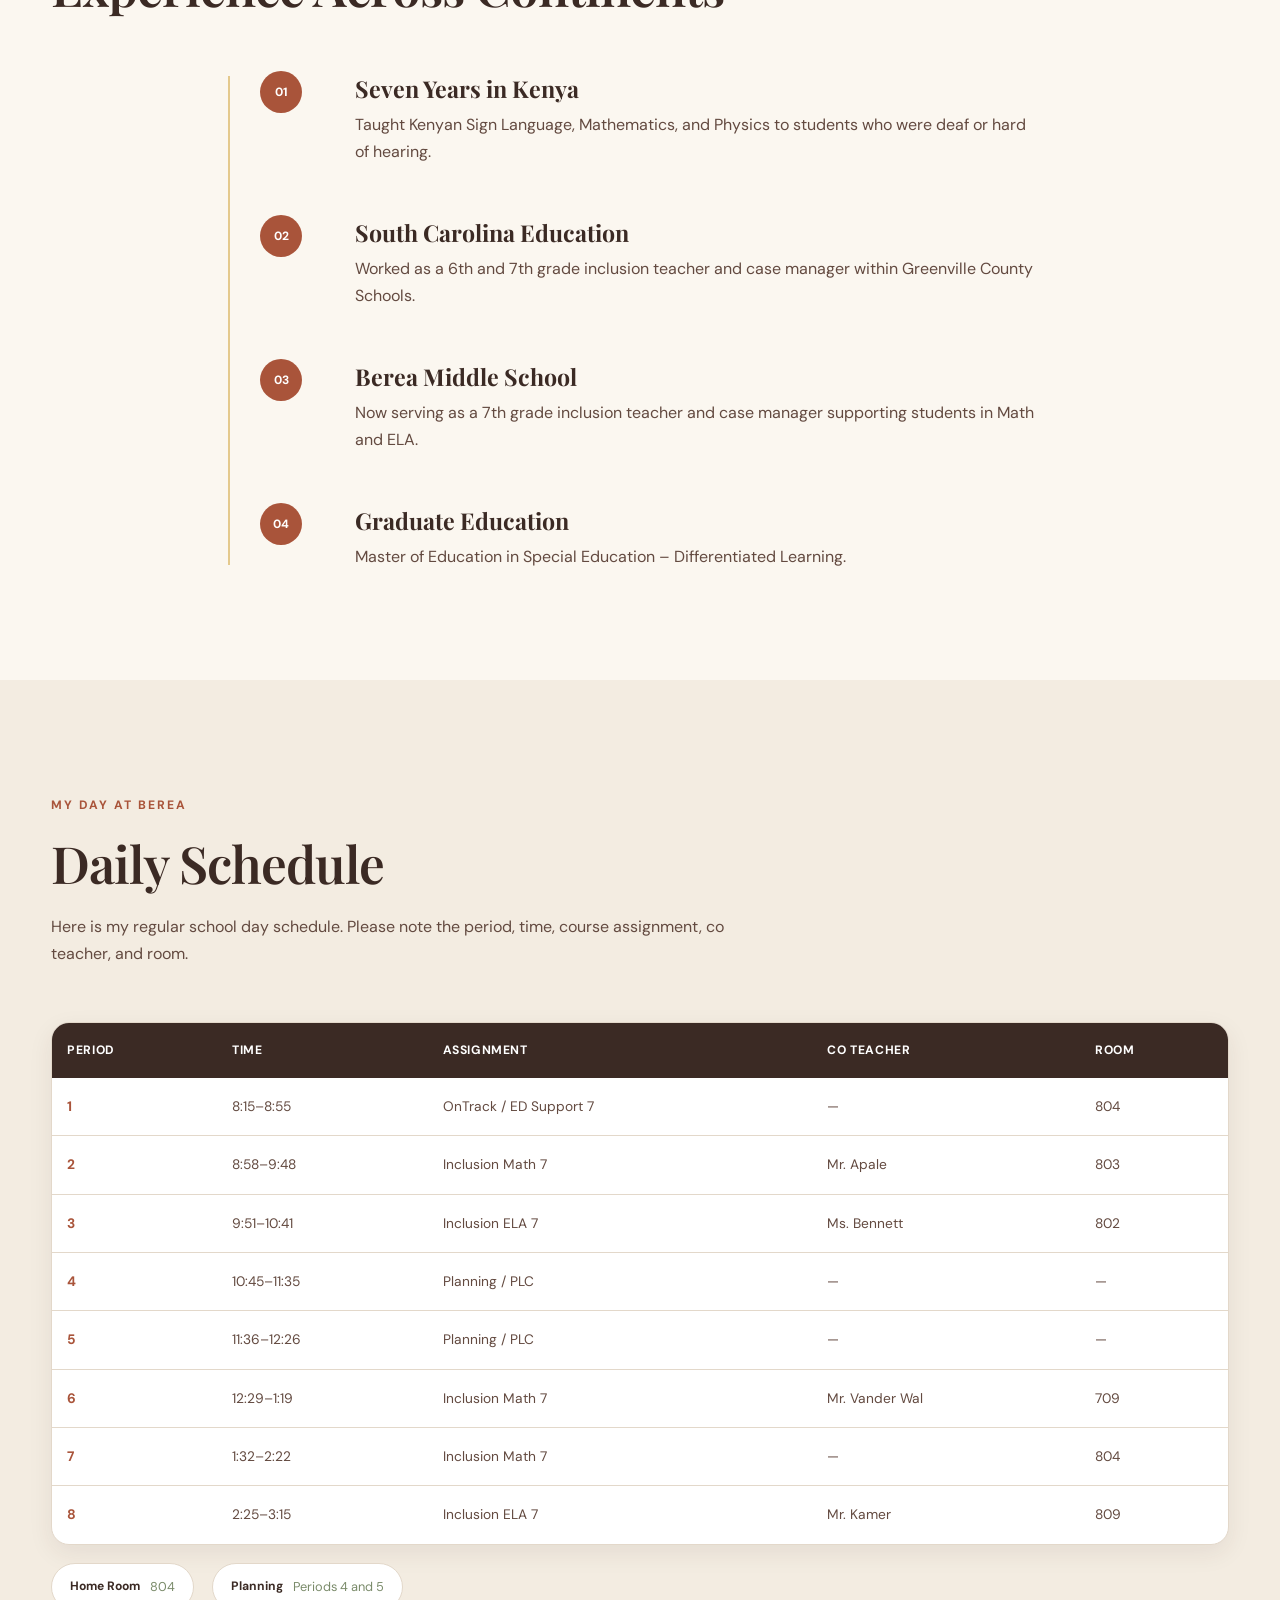
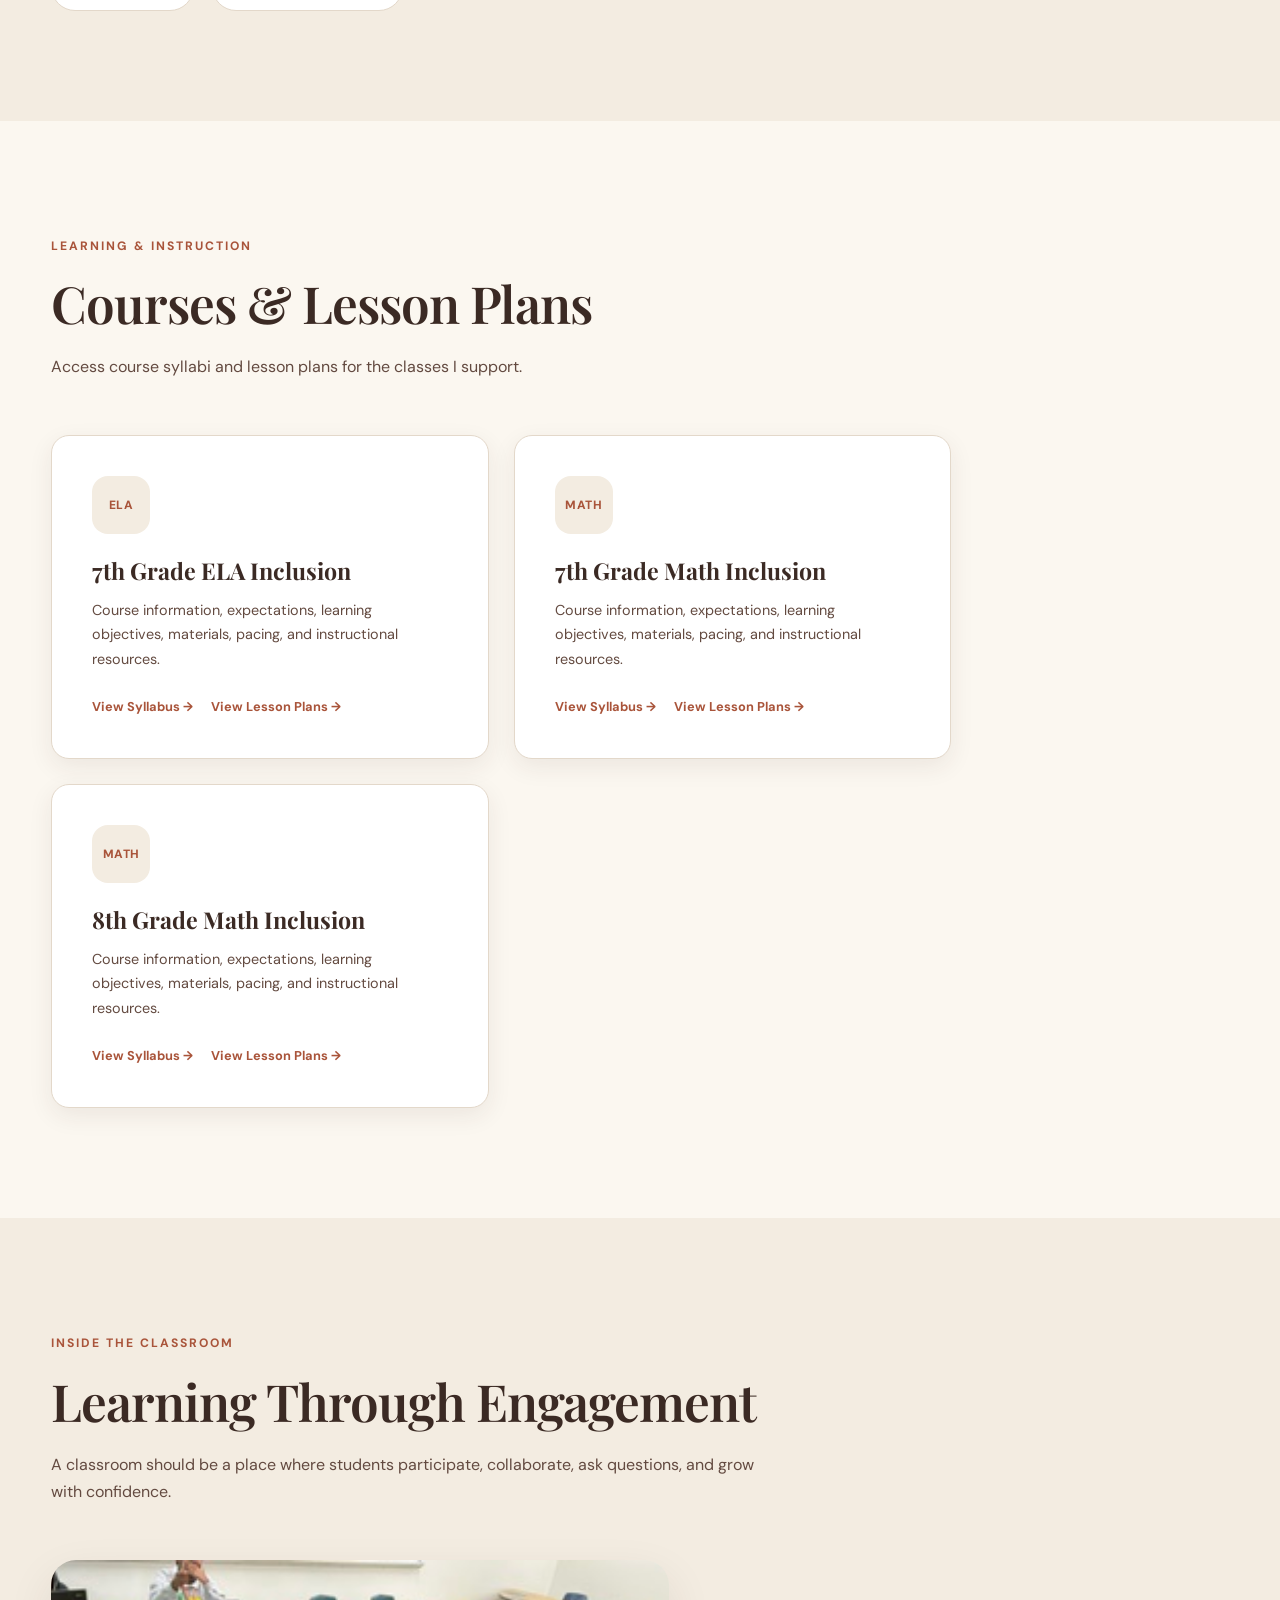
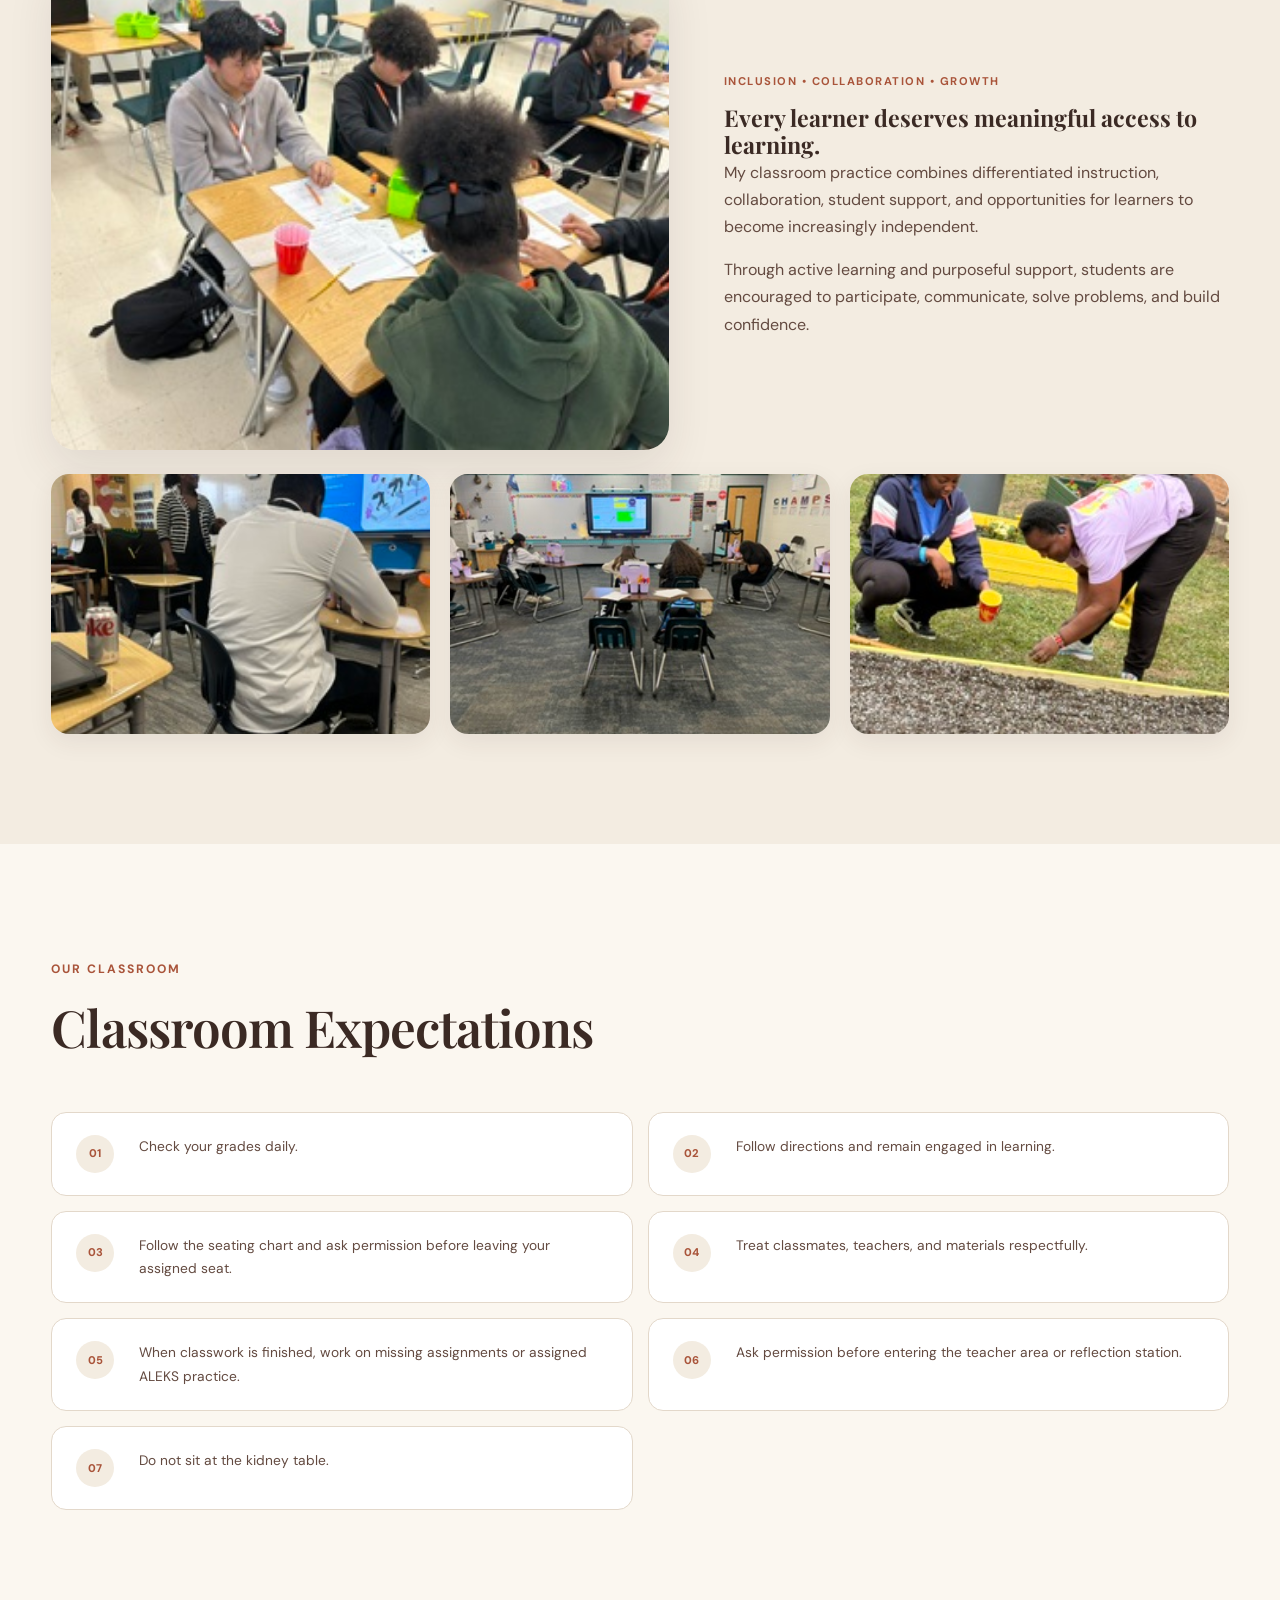
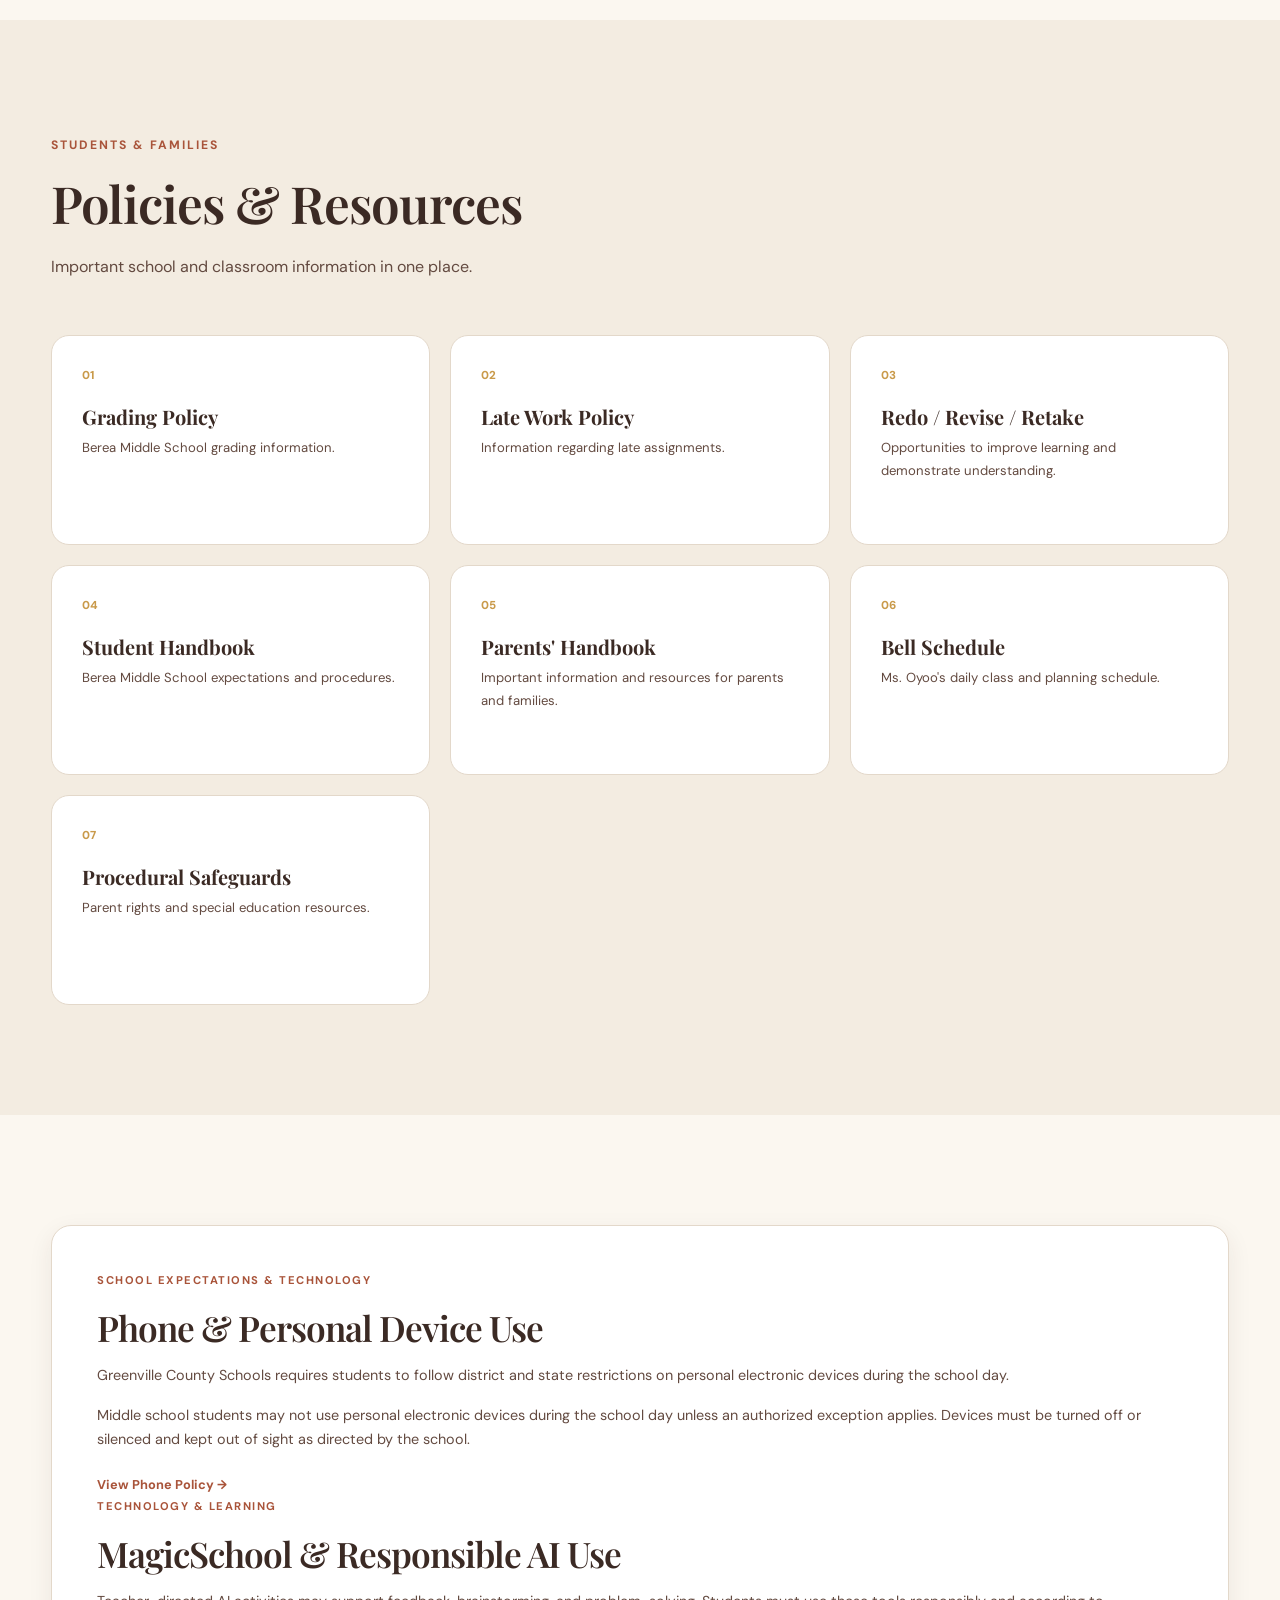
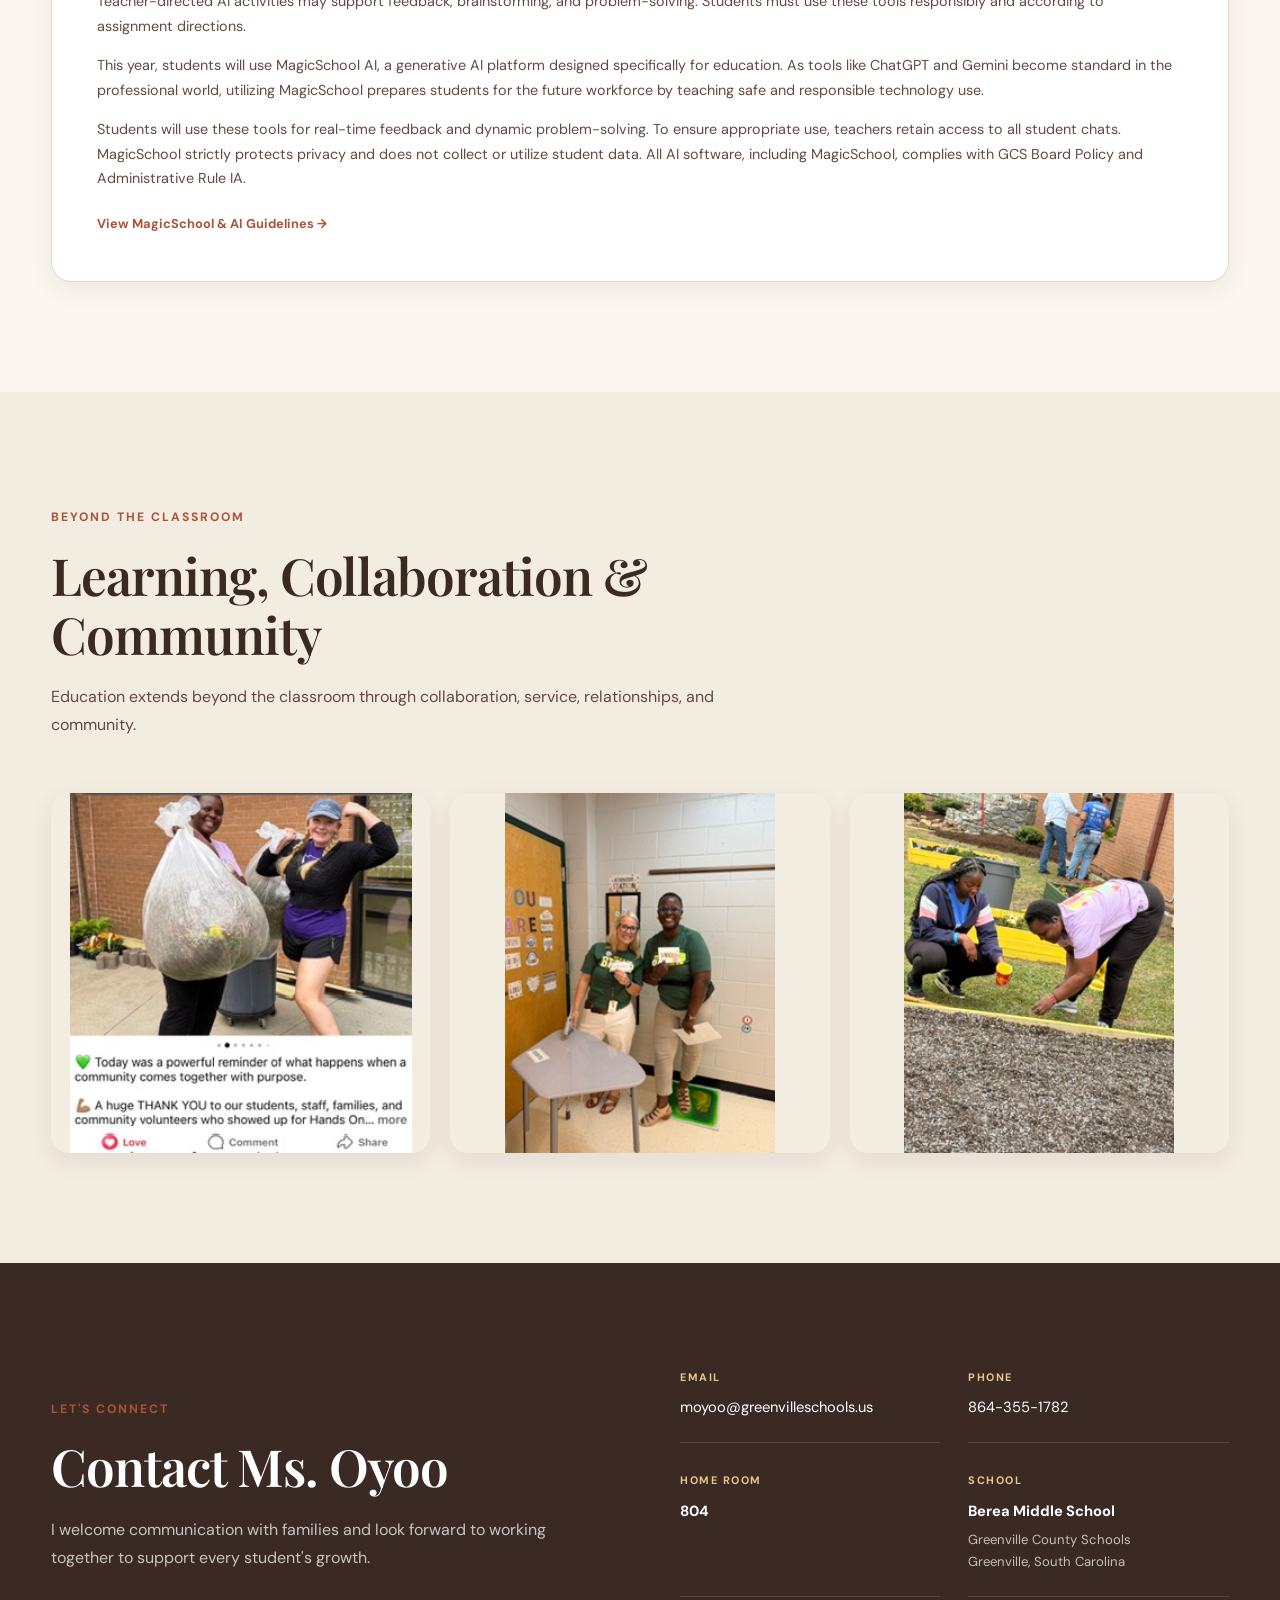
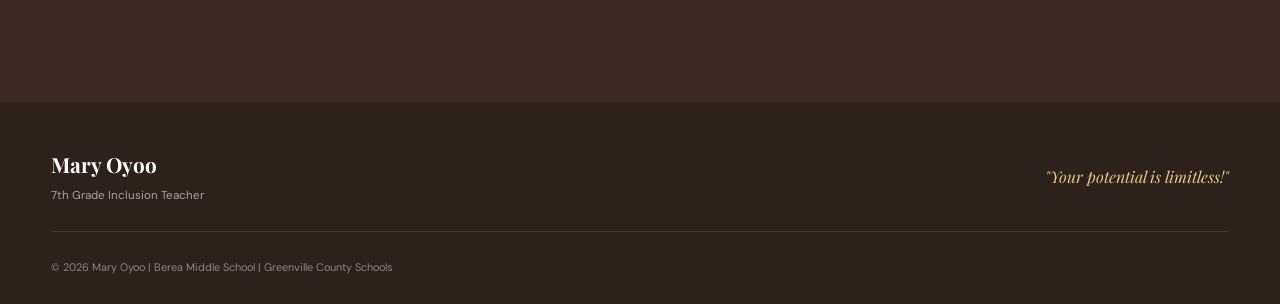
==== commit a825b6f5: "Add files via upload" ====
--- a/index.html
+++ b/index.html
@@ -736,128 +736,165 @@
 
 
         <!-- =========================
-             COURSES
-        ========================== -->
-
-        <section class="section" id="courses">
-
-            <div class="container">
-
-                <div class="section-heading">
-
-                    <p class="eyebrow">
-                        LEARNING & INSTRUCTION
-                    </p>
-
-                    <h2>
-                        Courses & Lesson Plans
-                    </h2>
-
-                    <p>
-                        Access course syllabi and lesson plans for the classes
-                        I support.
-                    </p>
-
-                </div>
-
-
-
-                <div class="course-grid">
-
-
-                    <article class="course-card">
-
-                        <div class="course-label">
-                            ELA
-                        </div>
-
-                        <h3>
-                            7th Grade ELA Inclusion
-                        </h3>
-
-                        <p>
-                            Course information, expectations, learning objectives,
-                            materials, pacing, and instructional resources.
-                        </p>
-
-
-                        <div class="course-links">
-
-                            <!-- REPLACE # WITH ACTUAL GOOGLE DRIVE LINK -->
-
-                            <a href="#"
-                               target="_blank"
-                               rel="noopener"
-                               class="text-link">
-                                View Syllabus →
-                            </a>
-
-
-                            <!-- REPLACE # WITH ACTUAL GOOGLE DRIVE LINK -->
-
-                           <a href="https://drive.google.com/drive/folders/1YAmsJ7YF23GAFzgL7zR7PjwikRoP9a-v"
-   target="_blank"
-   rel="noopener"
-   class="text-link">
-    View Lesson Plans →
-</a>
-
-                        </div>
-
-                    </article>
-
-
-
-                    <article class="course-card">
-
-                        <div class="course-label">
-                            MATH
-                        </div>
-
-                        <h3>
-                            7th Grade Math Inclusion
-                        </h3>
-
-                        <p>
-                            Course information, expectations, learning objectives,
-                            materials, pacing, and instructional resources.
-                        </p>
-
-
-                        <div class="course-links">
-
-                            <!-- REPLACE # WITH ACTUAL GOOGLE DRIVE LINK -->
-
-                            <a href="https://docs.google.com/document/d/1suBshiceTK0sKUbWMWdJYC2P_Bb17n6xSc7BoLXOWNE/edit?tab=t.0"
-   target="_blank"
-   rel="noopener"
-   class="text-link">
-    View Syllabus →
-</a>
-
-
-                            <!-- REPLACE # WITH ACTUAL GOOGLE DRIVE LINK -->
-
-                           <a href="https://drive.google.com/drive/folders/1wbPl8KsVX1wzI_YcJ0aNKsfjE4blq9ji"
-   target="_blank"
-   rel="noopener"
-   class="text-link">
-    View Lesson Plans →
-</a>
-
-                        </div>
-
-                    </article>
-
-
-                </div>
-
-            </div>
-
-        </section>
-
-
-
+     COURSES
+========================== -->
+
+<section class="section" id="courses">
+
+    <div class="container">
+
+        <div class="section-heading">
+
+            <p class="eyebrow">
+                LEARNING & INSTRUCTION
+            </p>
+
+            <h2>
+                Courses & Lesson Plans
+            </h2>
+
+            <p>
+                Access course syllabi and lesson plans for the classes
+                I support.
+            </p>
+
+        </div>
+
+
+        <div class="course-grid">
+
+
+            <!-- =========================
+                 7TH GRADE ELA
+            ========================== -->
+
+            <article class="course-card">
+
+                <div class="course-label">
+                    ELA
+                </div>
+
+                <h3>
+                    7th Grade ELA Inclusion
+                </h3>
+
+                <p>
+                    Course information, expectations, learning objectives,
+                    materials, pacing, and instructional resources.
+                </p>
+
+                <div class="course-links">
+
+                    <a
+                        href="https://docs.google.com/document/d/19-nQNfFte_Ptu_eofdPiL1sp31mWb2AnejAR6NJ8EE0/edit?usp=sharing"
+                        target="_blank"
+                        rel="noopener"
+                        class="text-link">
+                        View Syllabus →
+                    </a>
+
+                    <a
+                        href="https://sites.google.com/greenvilleschools.us/msbennettswebsite/weekly-lesson-plans"
+                        target="_blank"
+                        rel="noopener"
+                        class="text-link">
+                        View Lesson Plans →
+                    </a>
+
+                </div>
+
+            </article>
+
+
+            <!-- =========================
+                 7TH GRADE MATH
+            ========================== -->
+
+            <article class="course-card">
+
+                <div class="course-label">
+                    MATH
+                </div>
+
+                <h3>
+                    7th Grade Math Inclusion
+                </h3>
+
+                <p>
+                    Course information, expectations, learning objectives,
+                    materials, pacing, and instructional resources.
+                </p>
+
+                <div class="course-links">
+
+                    <a
+                        href="https://docs.google.com/document/d/1bu4EbF7KHsDicELsaMMPmXmaRKyYtG-k-uYlYwcMBAw/edit?usp=sharing"
+                        target="_blank"
+                        rel="noopener"
+                        class="text-link">
+                        View Syllabus →
+                    </a>
+
+                    <a
+                        href="https://sites.google.com/greenvilleschools.us/vanderwal-math6/lesson-plans"
+                        target="_blank"
+                        rel="noopener"
+                        class="text-link">
+                        View Lesson Plans →
+                    </a>
+
+                </div>
+
+            </article>
+
+
+            <!-- =========================
+                 8TH GRADE MATH
+            ========================== -->
+
+            <article class="course-card">
+
+                <div class="course-label">
+                    MATH
+                </div>
+
+                <h3>
+                    8th Grade Math Inclusion
+                </h3>
+
+                <p>
+                    Course information, expectations, learning objectives,
+                    materials, pacing, and instructional resources.
+                </p>
+
+                <div class="course-links">
+
+                    <a
+                        href="https://docs.google.com/document/d/1oN1QXrlq9j5RgTAL4uwPxwiv_y8W6GDi/edit?usp=sharing"
+                        target="_blank"
+                        rel="noopener"
+                        class="text-link">
+                        View Syllabus →
+                    </a>
+
+                    <a
+                        href="https://sites.google.com/greenvilleschools.us/danku/lesson-plans"
+                        target="_blank"
+                        rel="noopener"
+                        class="text-link">
+                        View Lesson Plans →
+                    </a>
+
+                </div>
+
+            </article>
+
+
+        </div>
+
+    </div>
+
+</section>
         <!-- =========================
              CLASSROOM
         ========================== -->
@@ -1197,144 +1234,94 @@
         </section>
 
 
-
-        <!-- =========================
-             PHONE + AI
-        ========================== -->
-
-        <section class="section">
-
-            <div class="container two-column-info">
-
-
-                <div class="info-block">
-
-    <span class="small-label">
-        SCHOOL EXPECTATIONS
-    </span>
-
-    <h2>
-        Phone & Personal Device Policy
-    </h2>
-
-    <p>
-        Greenville County Schools requires students to follow
-        district and state restrictions on personal electronic
-        devices during the school day.
-    </p>
-
-    <p>
-        Middle school students may not use personal electronic
-        devices during the school day unless an authorized
-        exception applies. Devices must be turned off or silenced
-        and kept out of sight as directed by the school.
-    </p>
-
-    <a href="https://www.greenville.k12.sc.us/News/main.asp?titleid=2412cellphone"
-       target="_blank"
-       rel="noopener"
-       class="text-link">
-        View Phone Policy →
-    </a>
-
-</div>
-
-                </div>
-
-
-
-                <div class="info-block">
-
-                    <span class="small-label">
-                        TECHNOLOGY & LEARNING
-                    </span>
-
-                    <h2>
-                        MagicSchool & Responsible AI Use
-                    </h2>
-
-                    <p>
-                        Teacher directed AI activities may support feedback,
-                        brainstorming, and problem solving. Students must use
-                        these tools responsibly and according to assignment
-                        directions.
-                    </p>
-
-                    <p>
-    This year, students will use MagicSchool AI, a generative
-    AI platform designed specifically for education. As tools
-    like ChatGPT and Gemini become standard in the professional
-    world, utilizing MagicSchool prepares students for the
-    future workforce by teaching safe and responsible
-    technology use.
-</p>
-
-<p>
-    Students will use these tools for real-time feedback and
-    dynamic problem-solving. To ensure appropriate use,
-    teachers retain access to all student chats. MagicSchool
-    strictly protects privacy and does not collect or utilize
-    student data. All AI software, including MagicSchool,
-    complies with GCS Board Policy and Administrative Rule IA.
-</p>
-
-<h3>
-    Generative AI Syllabus Statement
-</h3>
-
-<p>
-    This course may utilize generative AI tools, such as
-    MagicSchool and Google Gemini, to supplement traditional
-    instruction. Greenville County Schools prioritizes the
-    ethical use of these technologies for brainstorming and
-    self-guided learning.
-</p>
-
-<ul>
-    <li>
-        <strong>Critical Thinking First:</strong>
-        AI must not replace original thought or coursework.
-    </li>
-
-    <li>
-        <strong>Academic Integrity:</strong>
-        Using AI to complete and submit assignments as original
-        work constitutes plagiarism.
-    </li>
-
-    <li>
-        <strong>Required Citation:</strong>
-        If teacher-approved, all AI use must be properly cited.
-    </li>
-
-    <li>
-        <strong>Content Awareness:</strong>
-        Students must remain vigilant regarding potential biases
-        and inaccuracies in AI-generated content.
-    </li>
-
-    <li>
-        <strong>Policy Compliance:</strong>
-        All AI programs align with GCS Board Policy and
-        Administrative Rule IA.
-    </li>
-</ul>
-<a href="https://www.magicschool.ai/ai-policy/usage-guidelines"
-   target="_blank"
-   rel="noopener"
-   class="text-link">
-    View MagicSchool AI Usage Guidelines →
-</a>
-
-                </div>
-
-
-            </div>
-
-        </section>
-
-
-
+<!-- =========================
+     PHONE + AI
+========================== -->
+
+<section class="section">
+
+    <div class="container">
+
+        <div class="info-block">
+
+            <span class="small-label">
+                SCHOOL EXPECTATIONS & TECHNOLOGY
+            </span>
+
+            <h2>
+                Phone & Personal Device Use
+            </h2>
+
+            <p>
+                Greenville County Schools requires students to follow
+                district and state restrictions on personal electronic
+                devices during the school day.
+            </p>
+
+            <p>
+                Middle school students may not use personal electronic
+                devices during the school day unless an authorized
+                exception applies. Devices must be turned off or silenced
+                and kept out of sight as directed by the school.
+            </p>
+
+            <a href="https://www.greenville.k12.sc.us/News/main.asp?titleid=2412cellphone"
+               target="_blank"
+               rel="noopener"
+               class="text-link">
+                View Phone Policy →
+            </a>
+
+
+            <div class="info-divider"></div>
+
+
+            <span class="small-label">
+                TECHNOLOGY & LEARNING
+            </span>
+
+            <h2>
+                MagicSchool & Responsible AI Use
+            </h2>
+
+            <p>
+                Teacher-directed AI activities may support feedback,
+                brainstorming, and problem-solving. Students must use
+                these tools responsibly and according to assignment
+                directions.
+            </p>
+
+            <p>
+                This year, students will use MagicSchool AI, a generative
+                AI platform designed specifically for education. As tools
+                like ChatGPT and Gemini become standard in the professional
+                world, utilizing MagicSchool prepares students for the
+                future workforce by teaching safe and responsible
+                technology use.
+            </p>
+
+            <p>
+                Students will use these tools for real-time feedback and
+                dynamic problem-solving. To ensure appropriate use,
+                teachers retain access to all student chats. MagicSchool
+                strictly protects privacy and does not collect or utilize
+                student data. All AI software, including MagicSchool,
+                complies with GCS Board Policy and Administrative Rule IA.
+            </p>
+
+            <a href="https://www.magicschool.ai/ai-policy/usage-guidelines"
+               target="_blank"
+               rel="noopener"
+               class="text-link">
+                View MagicSchool & AI Guidelines →
+            </a>
+
+        </div>
+
+    </div>
+
+</section>
+       
         <!-- =========================
              BEYOND THE CLASSROOM
         ========================== -->
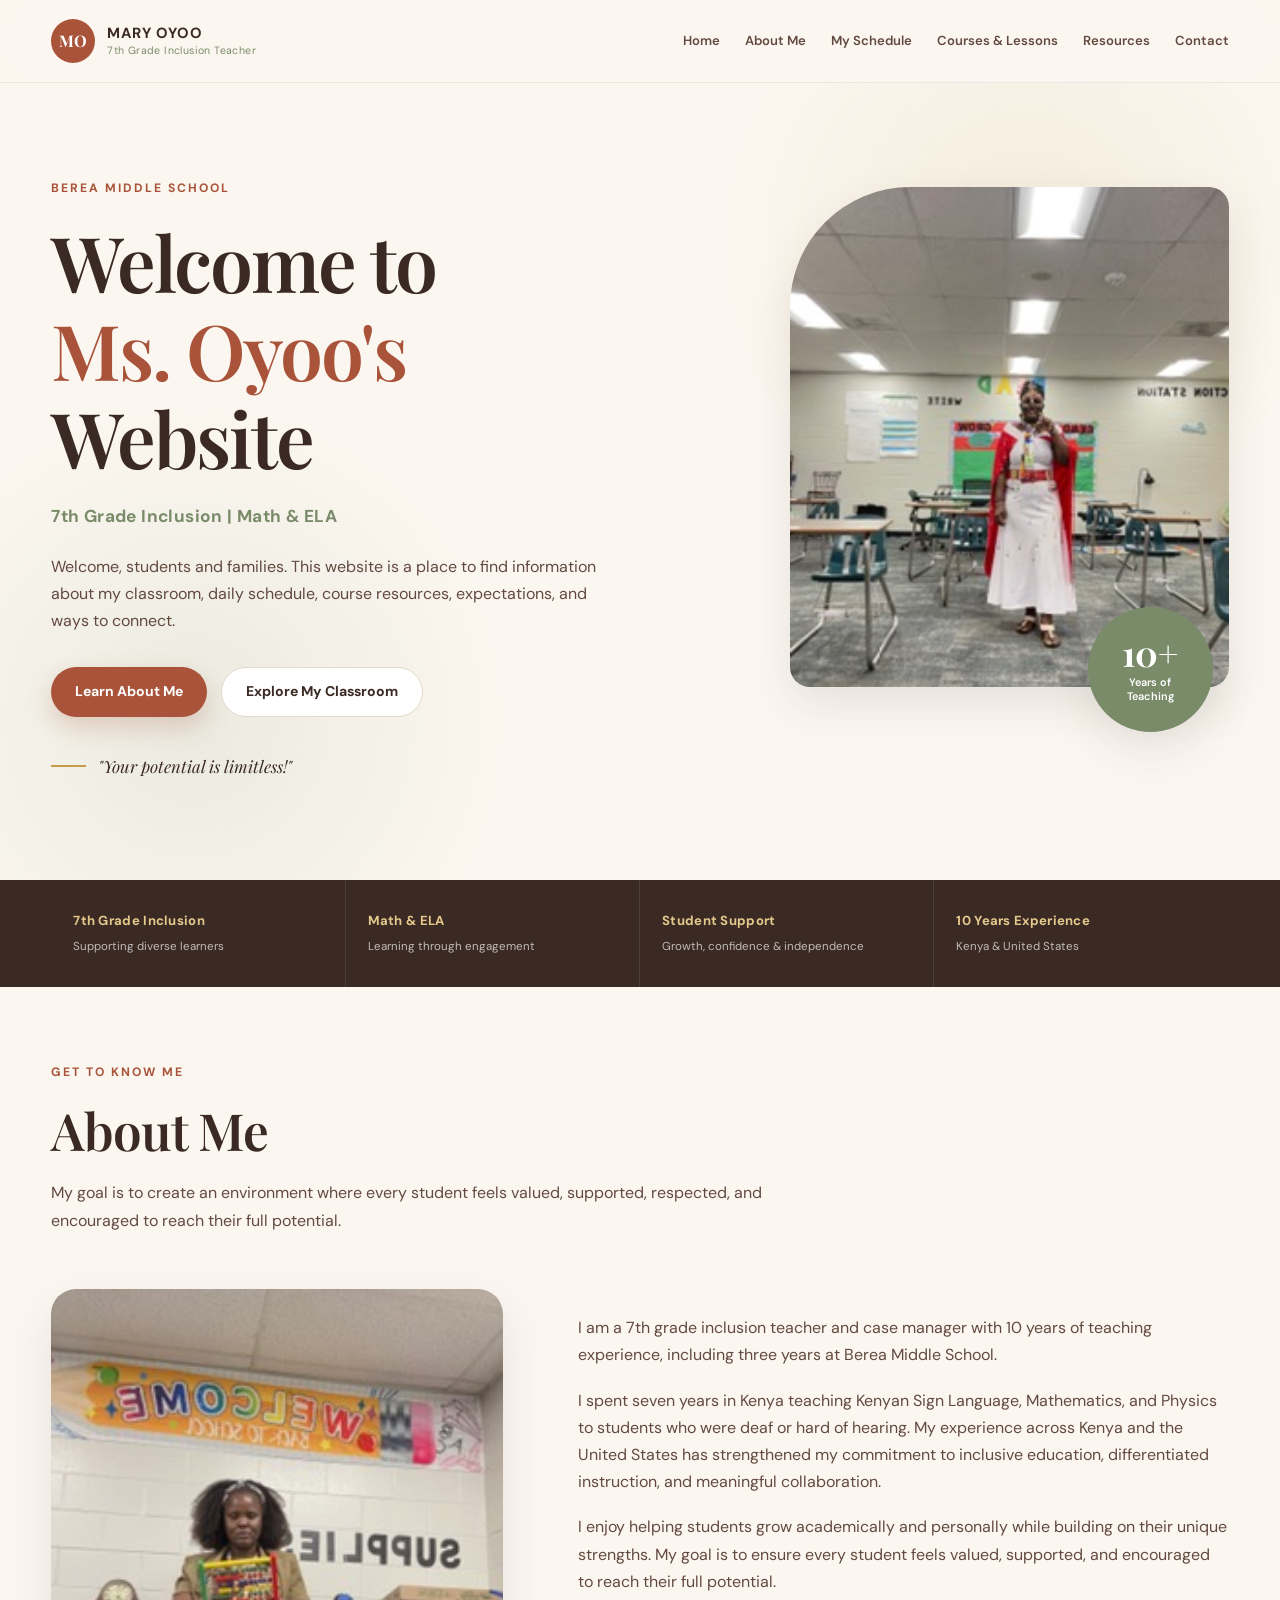
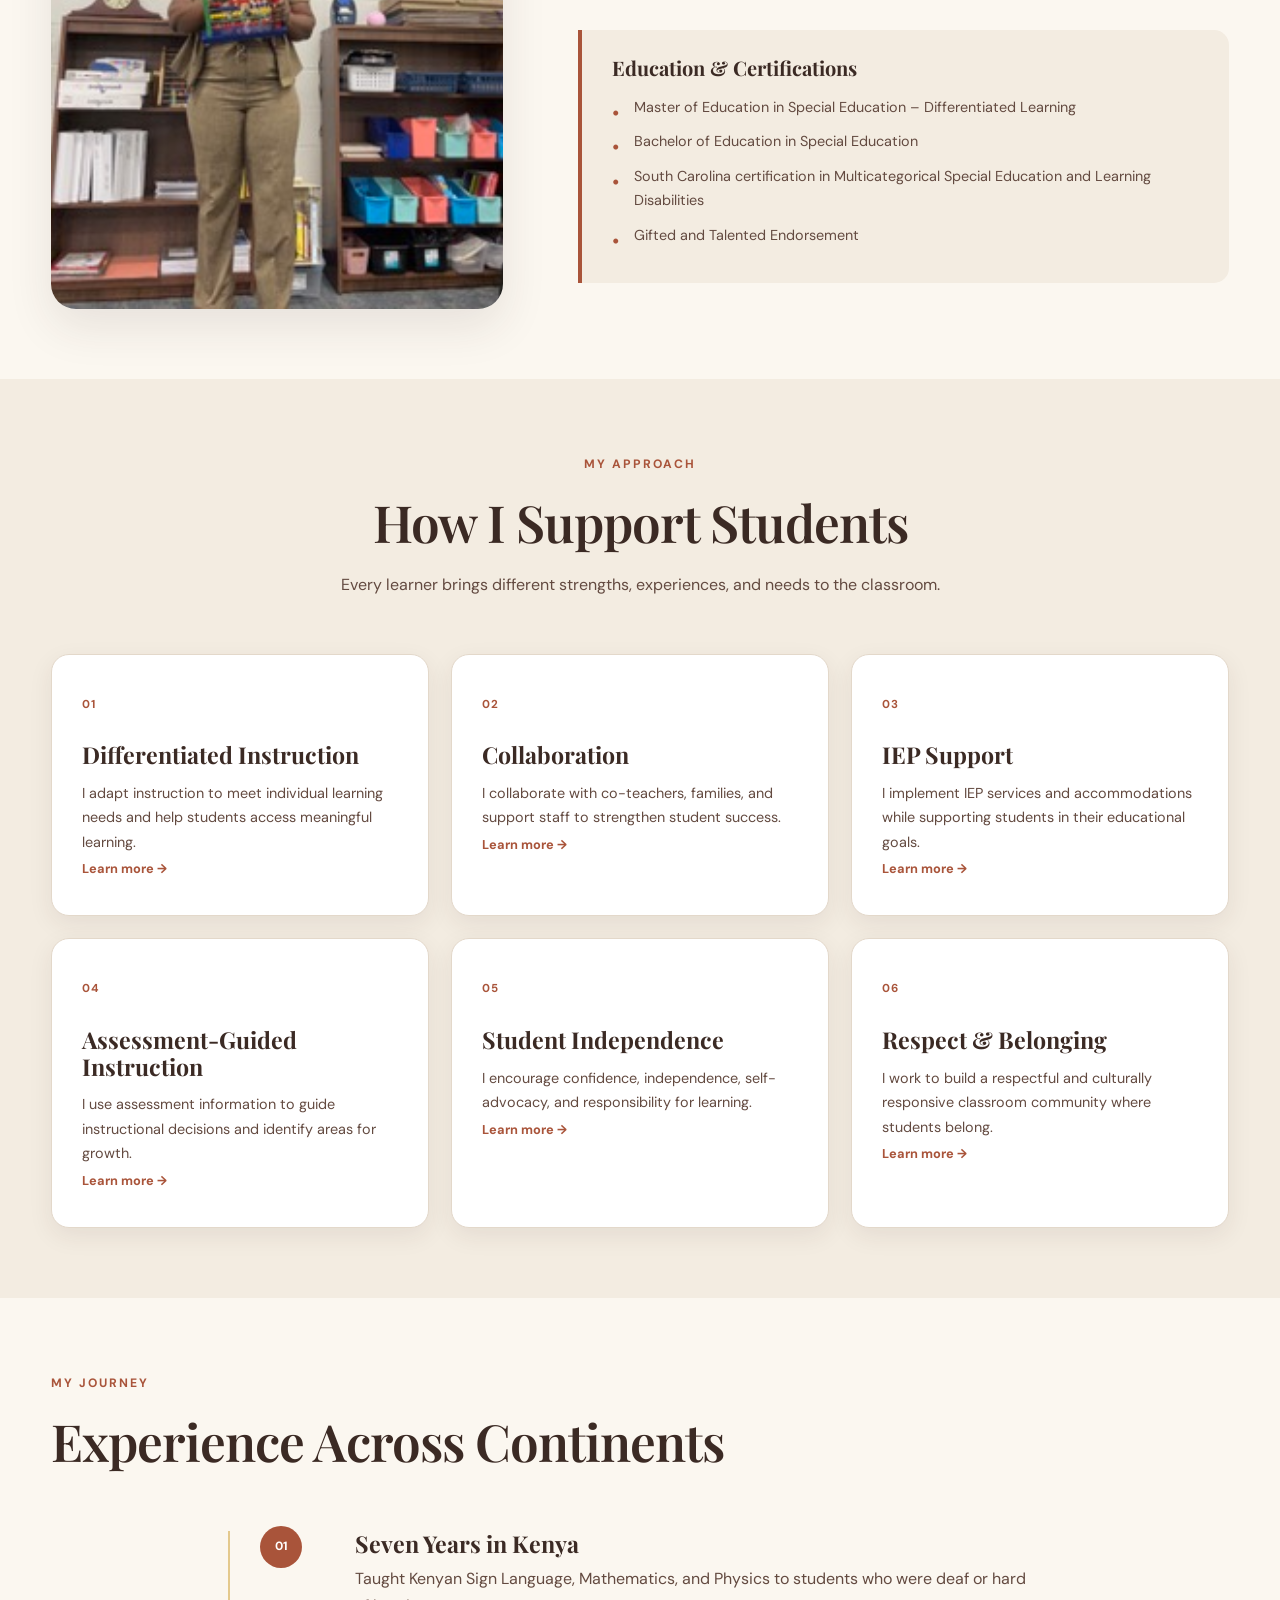
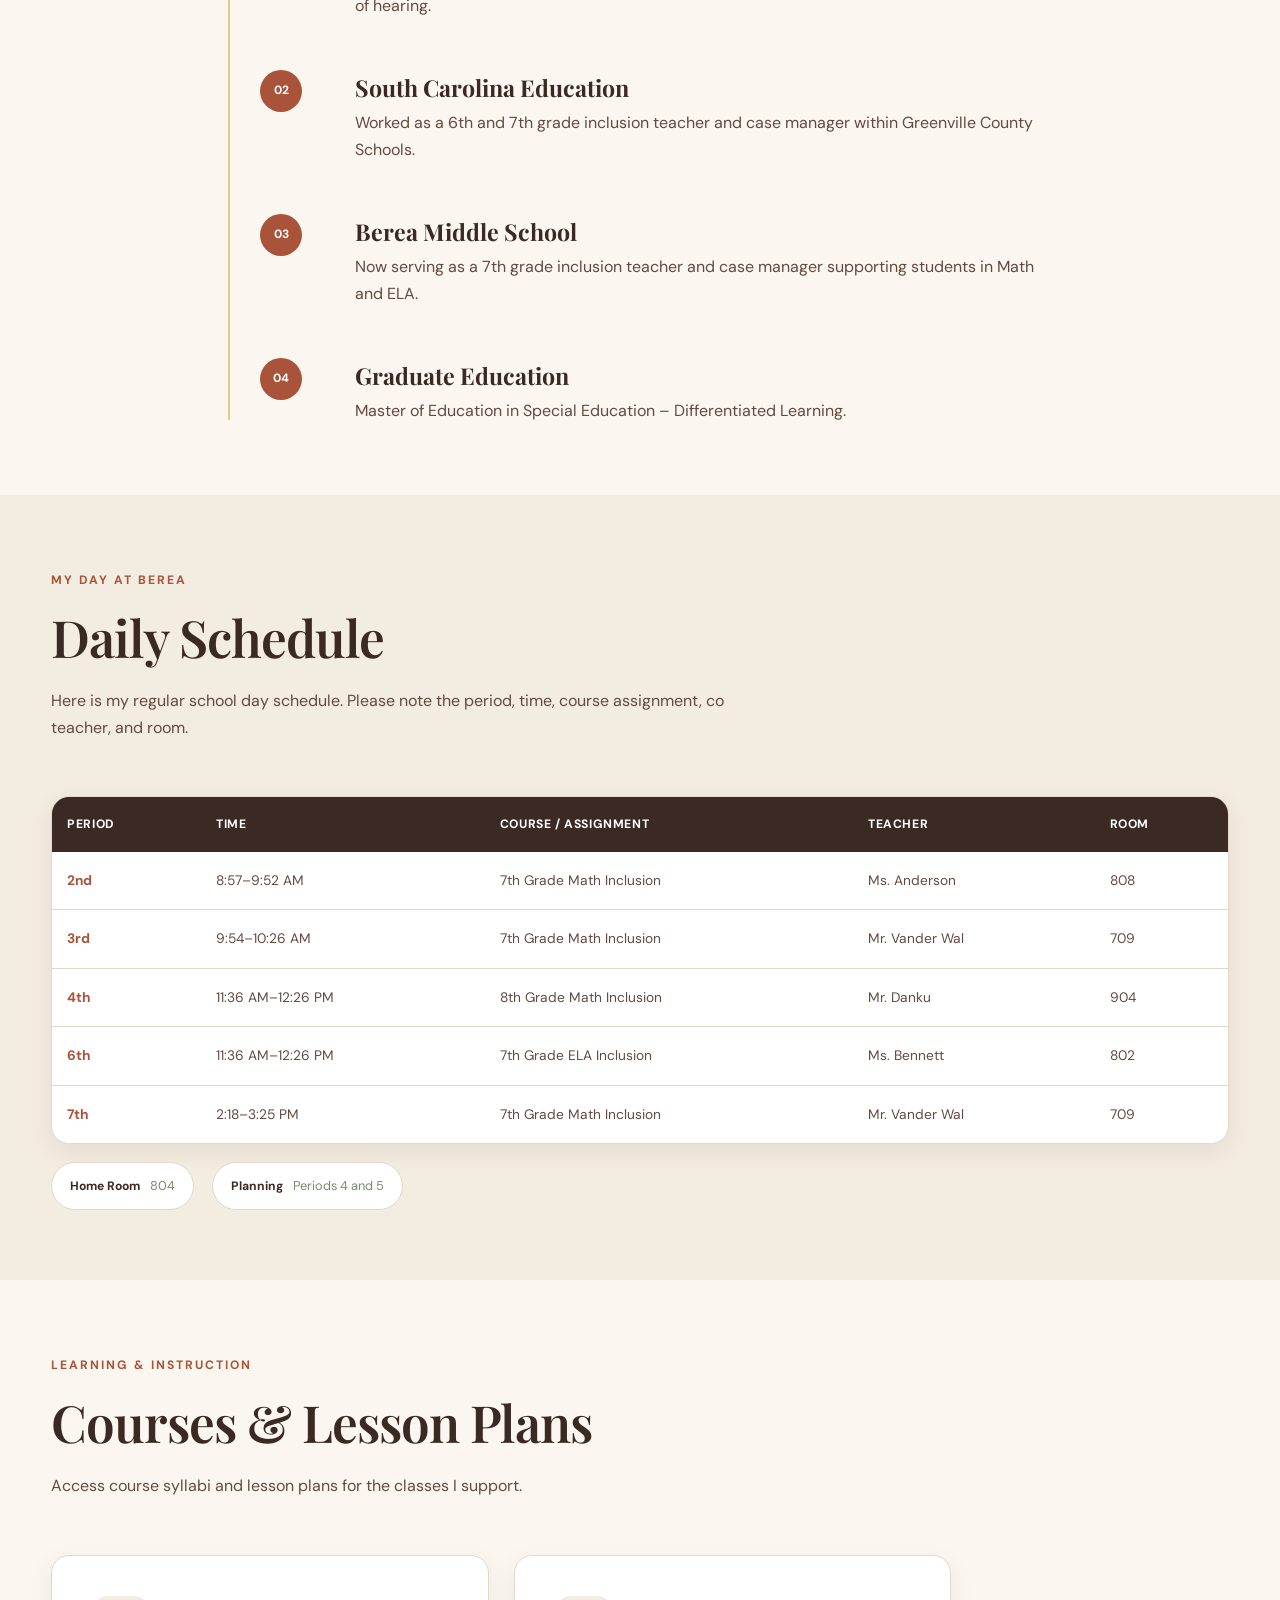
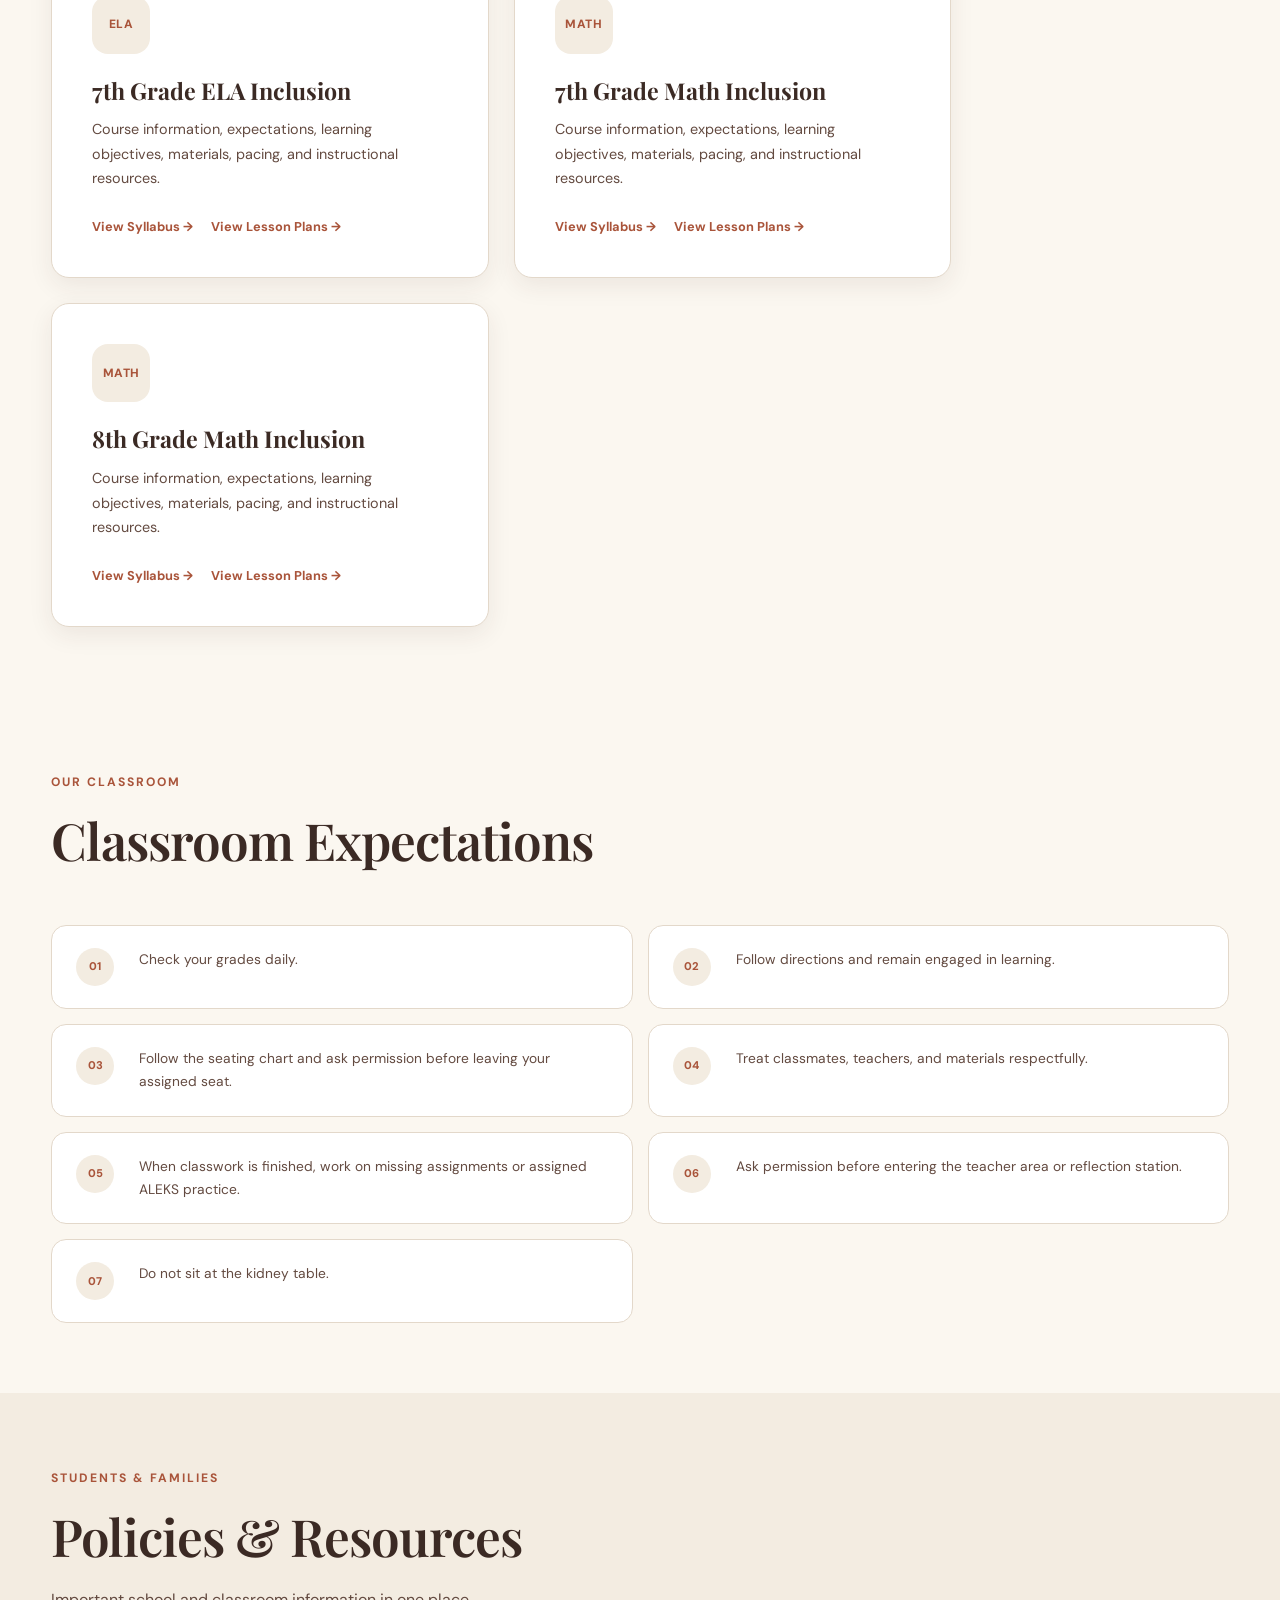
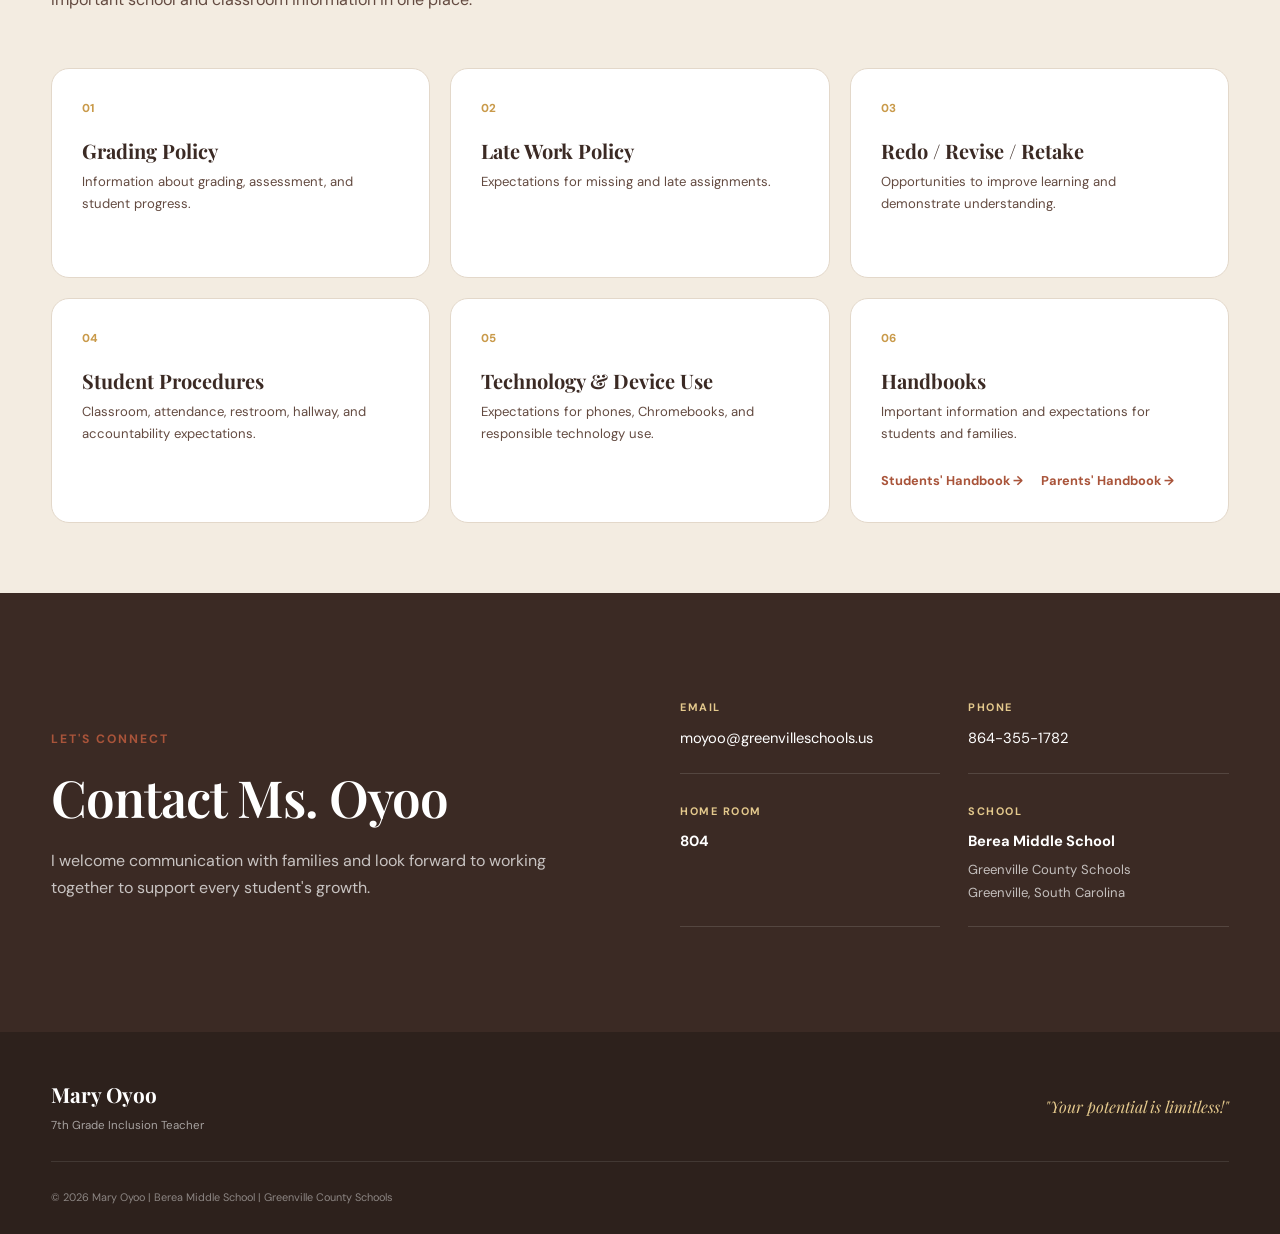
==== commit a9a7a042: "Add files via upload" ====
--- a/index.html
+++ b/index.html
@@ -23,6 +23,11 @@
 
 
 <body>
+    <img
+    src="images/BMS.jpg"
+    alt="Berea Middle School"
+    class="bms-logo"
+>
 
     <!-- =========================
          HEADER / NAVIGATION
@@ -58,8 +63,6 @@
                 <a href="#schedule">My Schedule</a>
 
                 <a href="#courses">Courses & Lessons</a>
-
-                <a href="#classroom">Classroom</a>
 
                 <a href="#resources">Resources</a>
 
@@ -138,44 +141,31 @@
 
                 </div>
 
-
-
-                <div class="hero-visual">
-
-                    <!-- MAIN HERO PHOTO -->
-                    <div class="hero-photo-main">
-
-                        <img
-                            src="images/classroom-instruction.jpg"
-                            alt="Students learning in the classroom">
-
-                    </div>
-
-
-                    <!-- SMALL SECONDARY PHOTO -->
-                    <div class="hero-photo-small">
-
-                        <img
-                            src="images/mary-oyoo-teacher.jpg"
-                            alt="Ms. Oyoo in her classroom">
-
-                    </div>
-
-
-                    <div class="hero-badge">
-
-                        <strong>10+</strong>
-
-                        <span>
-                            Years of<br>
-                            Teaching
-                        </span>
-
-                    </div>
-
-                </div>
-
-            </div>
+<div class="hero-visual">
+
+    <div class="hero-photo-main">
+
+        <img
+            src="images/mary-oyoo-teacher.jpg"
+            alt="Ms. Oyoo">
+
+    </div>
+
+
+    <div class="hero-badge">
+
+        <strong>10+</strong>
+
+        <span>
+            Years of<br>
+            Teaching
+        </span>
+
+    </div>
+
+</div>
+
+                
 
         </section>
 
@@ -331,144 +321,178 @@
 
 
         <!-- =========================
-             HOW I SUPPORT STUDENTS
-        ========================== -->
-
-        <section class="section section-warm">
-
-            <div class="container">
-
-                <div class="section-heading centered">
-
-                    <p class="eyebrow">
-                        MY APPROACH
-                    </p>
-
-                    <h2>
-                        How I Support Students
-                    </h2>
-
-                    <p>
-                        Every learner brings different strengths, experiences,
-                        and needs to the classroom.
-                    </p>
-
-                </div>
-
-
-
-                <div class="support-grid">
-
-
-                    <article class="support-card">
-
-                        <span class="card-number">01</span>
-
-                        <h3>
-                            Differentiated Instruction
-                        </h3>
-
-                        <p>
-                            I adapt instruction to meet individual learning needs
-                            and help students access meaningful learning.
-                        </p>
-
-                    </article>
-
-
-
-                    <article class="support-card">
-
-                        <span class="card-number">02</span>
-
-                        <h3>
-                            Collaboration
-                        </h3>
-
-                        <p>
-                            I collaborate with co-teachers, families, and support
-                            staff to strengthen student success.
-                        </p>
-
-                    </article>
-
-
-
-                    <article class="support-card">
-
-                        <span class="card-number">03</span>
-
-                        <h3>
-                            IEP Support
-                        </h3>
-
-                        <p>
-                            I implement IEP services and accommodations while
-                            supporting students in their educational goals.
-                        </p>
-
-                    </article>
-
-
-
-                    <article class="support-card">
-
-                        <span class="card-number">04</span>
-
-                        <h3>
-                            Assessment Guided
-                            Instruction
-                        </h3>
-
-                        <p>
-                            I use assessment information to guide instructional
-                            decisions and identify areas for growth.
-                        </p>
-
-                    </article>
-
-
-
-                    <article class="support-card">
-
-                        <span class="card-number">05</span>
-
-                        <h3>
-                            Student Independence
-                        </h3>
-
-                        <p>
-                            I encourage confidence, independence, self advocacy,
-                            and responsibility for learning.
-                        </p>
-
-                    </article>
-
-
-
-                    <article class="support-card">
-
-                        <span class="card-number">06</span>
-
-                        <h3>
-                            Respect & Belonging
-                        </h3>
-
-                        <p>
-                            I work to build a respectful and culturally responsive
-                            classroom community where students belong.
-                        </p>
-
-                    </article>
-
-
-                </div>
-
-            </div>
-
-        </section>
-
-
+     HOW I SUPPORT STUDENTS
+========================== -->
+
+<section class="section section-warm" id="approach">
+
+    <div class="container">
+
+        <div class="section-heading centered">
+
+            <p class="eyebrow">
+                MY APPROACH
+            </p>
+
+            <h2>
+                How I Support Students
+            </h2>
+
+            <p>
+                Every learner brings different strengths, experiences,
+                and needs to the classroom.
+            </p>
+
+        </div>
+
+
+        <div class="support-grid">
+
+
+            <!-- 01 DIFFERENTIATED INSTRUCTION -->
+
+            <article class="support-card">
+
+                <span class="card-number">01</span>
+
+                <h3>
+                    Differentiated Instruction
+                </h3>
+
+                <p>
+                    I adapt instruction to meet individual learning needs
+                    and help students access meaningful learning.
+                </p>
+
+                <a href="support.html#differentiated"
+                   class="text-link">
+                    Learn more →
+                </a>
+
+            </article>
+
+
+            <!-- 02 COLLABORATION -->
+
+            <article class="support-card">
+
+                <span class="card-number">02</span>
+
+                <h3>
+                    Collaboration
+                </h3>
+
+                <p>
+                    I collaborate with co-teachers, families, and support
+                    staff to strengthen student success.
+                </p>
+
+                <a href="support.html#collaboration"
+                   class="text-link">
+                    Learn more →
+                </a>
+
+            </article>
+
+
+            <!-- 03 IEP SUPPORT -->
+
+            <article class="support-card">
+
+                <span class="card-number">03</span>
+
+                <h3>
+                    IEP Support
+                </h3>
+
+                <p>
+                    I implement IEP services and accommodations while
+                    supporting students in their educational goals.
+                </p>
+
+                <a href="support.html#iep"
+                   class="text-link">
+                    Learn more →
+                </a>
+
+            </article>
+
+
+            <!-- 04 ASSESSMENT -->
+
+            <article class="support-card">
+
+                <span class="card-number">04</span>
+
+                <h3>
+                    Assessment-Guided
+                    Instruction
+                </h3>
+
+                <p>
+                    I use assessment information to guide instructional
+                    decisions and identify areas for growth.
+                </p>
+
+                <a href="support.html#assessment"
+                   class="text-link">
+                    Learn more →
+                </a>
+
+            </article>
+
+
+            <!-- 05 STUDENT INDEPENDENCE -->
+
+            <article class="support-card">
+
+                <span class="card-number">05</span>
+
+                <h3>
+                    Student Independence
+                </h3>
+
+                <p>
+                    I encourage confidence, independence, self-advocacy,
+                    and responsibility for learning.
+                </p>
+
+                <a href="support.html#independence"
+                   class="text-link">
+                    Learn more →
+                </a>
+
+            </article>
+
+
+            <!-- 06 RESPECT & BELONGING -->
+
+            <article class="support-card">
+
+                <span class="card-number">06</span>
+
+                <h3>
+                    Respect & Belonging
+                </h3>
+
+                <p>
+                    I work to build a respectful and culturally responsive
+                    classroom community where students belong.
+                </p>
+
+                <a href="support.html#belonging"
+                   class="text-link">
+                    Learn more →
+                </a>
+
+            </article>
+
+
+        </div>
+
+    </div>
+
+</section>
 
         <!-- =========================
              EXPERIENCE
@@ -626,90 +650,63 @@
 
                     <table class="schedule-table">
 
-                        <thead>
-
-                            <tr>
-
-                                <th>Period</th>
-                                <th>Time</th>
-                                <th>Assignment</th>
-                                <th>Co Teacher</th>
-                                <th>Room</th>
-
-                            </tr>
-
-                        </thead>
-
-
-                        <tbody>
-
-                            <tr>
-                                <td>1</td>
-                                <td>8:15–8:55</td>
-                                <td>OnTrack / ED Support 7</td>
-                                <td>—</td>
-                                <td>804</td>
-                            </tr>
-
-                            <tr>
-                                <td>2</td>
-                                <td>8:58–9:48</td>
-                                <td>Inclusion Math 7</td>
-                                <td>Mr. Apale</td>
-                                <td>803</td>
-                            </tr>
-
-                            <tr>
-                                <td>3</td>
-                                <td>9:51–10:41</td>
-                                <td>Inclusion ELA 7</td>
-                                <td>Ms. Bennett</td>
-                                <td>802</td>
-                            </tr>
-
-                            <tr>
-                                <td>4</td>
-                                <td>10:45–11:35</td>
-                                <td>Planning / PLC</td>
-                                <td>—</td>
-                                <td>—</td>
-                            </tr>
-
-                            <tr>
-                                <td>5</td>
-                                <td>11:36–12:26</td>
-                                <td>Planning / PLC</td>
-                                <td>—</td>
-                                <td>—</td>
-                            </tr>
-
-                            <tr>
-                                <td>6</td>
-                                <td>12:29–1:19</td>
-                                <td>Inclusion Math 7</td>
-                                <td>Mr. Vander Wal</td>
-                                <td>709</td>
-                            </tr>
-
-                            <tr>
-                                <td>7</td>
-                                <td>1:32–2:22</td>
-                                <td>Inclusion Math 7</td>
-                                <td>—</td>
-                                <td>804</td>
-                            </tr>
-
-                            <tr>
-                                <td>8</td>
-                                <td>2:25–3:15</td>
-                                <td>Inclusion ELA 7</td>
-                                <td>Mr. Kamer</td>
-                                <td>809</td>
-                            </tr>
-
-                        </tbody>
-
-                    </table>
+    <thead>
+
+        <tr>
+            <th>Period</th>
+            <th>Time</th>
+            <th>Course / Assignment</th>
+            <th>Teacher</th>
+            <th>Room</th>
+        </tr>
+
+    </thead>
+
+    <tbody>
+
+        <tr>
+            <td>2nd</td>
+            <td>8:57–9:52 AM</td>
+            <td>7th Grade Math Inclusion</td>
+            <td>Ms. Anderson</td>
+            <td>808</td>
+        </tr>
+
+        <tr>
+            <td>3rd</td>
+            <td>9:54–10:26 AM</td>
+            <td>7th Grade Math Inclusion</td>
+            <td>Mr. Vander Wal</td>
+            <td>709</td>
+        </tr>
+
+        <tr>
+            <td>4th</td>
+            <td>11:36 AM–12:26 PM</td>
+            <td>8th Grade Math Inclusion</td>
+            <td>Mr. Danku</td>
+            <td>904</td>
+        </tr>
+
+        <tr>
+            <td>6th</td>
+            <td>11:36 AM–12:26 PM</td>
+            <td>7th Grade ELA Inclusion</td>
+            <td>Ms. Bennett</td>
+            <td>802</td>
+        </tr>
+
+        <tr>
+            <td>7th</td>
+            <td>2:18–3:25 PM</td>
+            <td>7th Grade Math Inclusion</td>
+            <td>Mr. Vander Wal</td>
+            <td>709</td>
+        </tr>
+
+    </tbody>
+
+</table>
 
                 </div>
 
@@ -735,7 +732,7 @@
 
 
 
-        <!-- =========================
+  <!-- =========================
      COURSES
 ========================== -->
 
@@ -764,9 +761,7 @@
         <div class="course-grid">
 
 
-            <!-- =========================
-                 7TH GRADE ELA
-            ========================== -->
+            <!-- 7TH GRADE ELA -->
 
             <article class="course-card">
 
@@ -785,19 +780,17 @@
 
                 <div class="course-links">
 
-                    <a
-                        href="https://docs.google.com/document/d/19-nQNfFte_Ptu_eofdPiL1sp31mWb2AnejAR6NJ8EE0/edit?usp=sharing"
-                        target="_blank"
-                        rel="noopener"
-                        class="text-link">
+                    <a href="https://docs.google.com/document/d/19-nQNfFte_Ptu_eofdPiL1sp31mWb2AnejAR6NJ8EE0/edit?usp=sharing"
+                       target="_blank"
+                       rel="noopener"
+                       class="text-link">
                         View Syllabus →
                     </a>
 
-                    <a
-                        href="https://sites.google.com/greenvilleschools.us/msbennettswebsite/weekly-lesson-plans"
-                        target="_blank"
-                        rel="noopener"
-                        class="text-link">
+                    <a href="https://sites.google.com/greenvilleschools.us/msbennettswebsite/weekly-lesson-plans"
+                       target="_blank"
+                       rel="noopener"
+                       class="text-link">
                         View Lesson Plans →
                     </a>
 
@@ -806,9 +799,7 @@
             </article>
 
 
-            <!-- =========================
-                 7TH GRADE MATH
-            ========================== -->
+            <!-- 7TH GRADE MATH -->
 
             <article class="course-card">
 
@@ -827,19 +818,15 @@
 
                 <div class="course-links">
 
-                    <a
-                        href="https://docs.google.com/document/d/1bu4EbF7KHsDicELsaMMPmXmaRKyYtG-k-uYlYwcMBAw/edit?usp=sharing"
-                        target="_blank"
-                        rel="noopener"
-                        class="text-link">
+                    <a href="https://docs.google.com/document/d/1bu4EbF7KHsDicELsaMMPmXmaRKyYtG-k-uYlYwcMBAw/edit?tab=t.0"
+                       target="_blank"
+                       rel="noopener"
+                       class="text-link">
                         View Syllabus →
                     </a>
 
-                    <a
-                        href="https://sites.google.com/greenvilleschools.us/vanderwal-math6/lesson-plans"
-                        target="_blank"
-                        rel="noopener"
-                        class="text-link">
+                    <a href="math7-lesson-plans.html"
+                       class="text-link">
                         View Lesson Plans →
                     </a>
 
@@ -848,9 +835,7 @@
             </article>
 
 
-            <!-- =========================
-                 8TH GRADE MATH
-            ========================== -->
+            <!-- 8TH GRADE MATH -->
 
             <article class="course-card">
 
@@ -869,19 +854,17 @@
 
                 <div class="course-links">
 
-                    <a
-                        href="https://docs.google.com/document/d/1oN1QXrlq9j5RgTAL4uwPxwiv_y8W6GDi/edit?usp=sharing"
-                        target="_blank"
-                        rel="noopener"
-                        class="text-link">
+                    <a href="https://docs.google.com/document/d/1oN1QXrlq9j5RgTAL4uwPxwiv_y8W6GDi/edit?usp=sharing"
+                       target="_blank"
+                       rel="noopener"
+                       class="text-link">
                         View Syllabus →
                     </a>
 
-                    <a
-                        href="https://sites.google.com/greenvilleschools.us/danku/lesson-plans"
-                        target="_blank"
-                        rel="noopener"
-                        class="text-link">
+                    <a href="https://sites.google.com/greenvilleschools.us/danku/lesson-plans"
+                       target="_blank"
+                       rel="noopener"
+                       class="text-link">
                         View Lesson Plans →
                     </a>
 
@@ -895,111 +878,7 @@
     </div>
 
 </section>
-        <!-- =========================
-             CLASSROOM
-        ========================== -->
-
-        <section class="section section-warm" id="classroom">
-
-            <div class="container">
-
-                <div class="section-heading">
-
-                    <p class="eyebrow">
-                        INSIDE THE CLASSROOM
-                    </p>
-
-                    <h2>
-                        Learning Through Engagement
-                    </h2>
-
-                    <p>
-                        A classroom should be a place where students participate,
-                        collaborate, ask questions, and grow with confidence.
-                    </p>
-
-                </div>
-
-
-
-                <div class="classroom-feature">
-
-
-                    <div class="classroom-image">
-
-                        <img
-                            src="images/collaborative-learning.jpg"
-                            alt="Students collaborating during classroom learning">
-
-                    </div>
-
-
-
-                    <div class="classroom-content">
-
-                        <span class="small-label">
-                            INCLUSION • COLLABORATION • GROWTH
-                        </span>
-
-                        <h3>
-                            Every learner deserves meaningful access to learning.
-                        </h3>
-
-                        <p>
-                            My classroom practice combines differentiated
-                            instruction, collaboration, student support, and
-                            opportunities for learners to become increasingly
-                            independent.
-                        </p>
-
-                        <p>
-                            Through active learning and purposeful support,
-                            students are encouraged to participate, communicate,
-                            solve problems, and build confidence.
-                        </p>
-
-                    </div>
-
-                </div>
-
-
-
-                <div class="photo-row">
-
-
-                    <div class="photo-card">
-
-                        <img
-                            src="images/student-support.jpg"
-                            alt="Students working independently">
-
-                    </div>
-
-
-                    <div class="photo-card">
-
-                        <img
-                            src="images/independent-learning.jpg"
-                            alt="Teacher supporting students">
-
-                    </div>
-
-
-                    <div class="photo-card">
-
-                        <img
-                            src="images/student-engagement-in outdoor activity.jpg"
-                            alt="Students participating in learning">
-
-                    </div>
-
-
-                </div>
-
-            </div>
-
-        </section>
-
+           
 
 
         <!-- =========================
@@ -1093,285 +972,171 @@
 
 
         <!-- =========================
-             RESOURCES & POLICIES
-        ========================== -->
-
-        <section class="section section-warm" id="resources">
-
-            <div class="container">
-
-                <div class="section-heading">
-
-                    <p class="eyebrow">
-                        STUDENTS & FAMILIES
-                    </p>
-
-                    <h2>
-                        Policies & Resources
-                    </h2>
-
-                    <p>
-                        Important school and classroom information in one place.
-                    </p>
-
-                </div>
-
-
-
-                <div class="resource-grid">
-                    <a href="policies.html#grading"
-   class="resource-card">
-
-    <span>01</span>
-
-    <h3>
-        Grading Policy
-    </h3>
-
-    <p>
-        Berea Middle School grading information.
-    </p>
-
-</a>
-
-
-
-                    <a href="policies.html#late-work"
-   class="resource-card">
-
-    <span>02</span>
-
-    <h3>
-        Late Work Policy
-    </h3>
-
-    <p>
-        Information regarding late assignments.
-    </p>
-
-</a>
-
-
-
-                   <a href="policies.html#redo-retake"
-   class="resource-card">
-
-    <span>03</span>
-
-    <h3>
-        Redo / Revise / Retake
-    </h3>
-
-    <p>
-        Opportunities to improve learning and demonstrate understanding.
-    </p>
-
-</a>
-
-
-                    <a href="https://www.greenville.k12.sc.us/beream/handbook"
-                       target="_blank"
-                       rel="noopener"
-                       class="resource-card">
-
-                        <span>04</span>
-
-                        <h3>
-                            Student Handbook
-                        </h3>
-
-                        <p>
-                            Berea Middle School expectations and procedures.
-                        </p>
-
+     RESOURCES & POLICIES
+========================== -->
+
+<section class="section section-warm" id="resources">
+
+    <div class="container">
+
+        <div class="section-heading">
+
+            <p class="eyebrow">
+                STUDENTS & FAMILIES
+            </p>
+
+            <h2>
+                Policies & Resources
+            </h2>
+
+            <p>
+                Important school and classroom information in one place.
+            </p>
+
+        </div>
+
+
+        <div class="resource-grid">
+
+
+            <!-- 01 — GRADING -->
+
+            <a
+                href="policies.html#grading"
+                class="resource-card">
+
+                <span>01</span>
+
+                <h3>
+                    Grading Policy
+                </h3>
+
+                <p>
+                    Information about grading, assessment, and student progress.
+                </p>
+
+            </a>
+
+
+            <!-- 02 — LATE WORK -->
+
+            <a
+                href="policies.html#late-work"
+                class="resource-card">
+
+                <span>02</span>
+
+                <h3>
+                    Late Work Policy
+                </h3>
+
+                <p>
+                    Expectations for missing and late assignments.
+                </p>
+
+            </a>
+
+
+            <!-- 03 — REDO / REVISE / RETAKE -->
+
+            <a
+                href="policies.html#redo-retake"
+                class="resource-card">
+
+                <span>03</span>
+
+                <h3>
+                    Redo / Revise / Retake
+                </h3>
+
+                <p>
+                    Opportunities to improve learning and demonstrate understanding.
+                </p>
+
+            </a>
+
+
+            <!-- 04 — STUDENT PROCEDURES -->
+
+            <a
+                href="policies.html#student-procedures"
+                class="resource-card">
+
+                <span>04</span>
+
+                <h3>
+                    Student Procedures
+                </h3>
+
+                <p>
+                    Classroom, attendance, restroom, hallway, and accountability expectations.
+                </p>
+
+            </a>
+
+
+            <!-- 05 — TECHNOLOGY -->
+
+            <a
+                href="policies.html#technology"
+                class="resource-card">
+
+                <span>05</span>
+
+                <h3>
+                    Technology & Device Use
+                </h3>
+
+                <p>
+                    Expectations for phones, Chromebooks, and responsible technology use.
+                </p>
+
+            </a>
+                        <!-- 06 — HANDBOOKS -->
+
+            <div class="resource-card">
+
+                <span>06</span>
+
+                <h3>
+                    Handbooks
+                </h3>
+
+                <p>
+                    Important information and expectations for students and families.
+                </p>
+
+                <div class="course-links">
+
+                    <a
+                        href="https://www.greenville.k12.sc.us/beream/handbook"
+                        class="text-link"
+                        target="_blank"
+                        rel="noopener"
+                    >
+                        Students' Handbook →
                     </a>
-                    <a href="https://drive.google.com/file/d/1vpszHbAIX9CheoFro8QPjsyxs447cW-7/view"
-   target="_blank"
-   rel="noopener"
-   class="resource-card">
-    <span>05</span>
-    <h3>
-        Parents' Handbook
-    </h3>
-    <p>
-        Important information and resources for parents and families.
-    </p>
-</a>
-
-
-
-                   <a href="bell-schedule.html"
-   class="resource-card">
-    <span>06</span>
-    <h3>
-        Bell Schedule
-    </h3>
-    <p>
-        Ms. Oyoo's daily class and planning schedule.
-    </p>
-</a>
-
-
-
-                   <a href="https://www.greenville.k12.sc.us/departments/main.asp?titleid=acad_sped"
-   target="_blank"
-   rel="noopener"
-   class="resource-card">
-    <span>07</span>
-    <h3>
-        Procedural Safeguards
-    </h3>
-    <p>
-        Parent rights and special education resources.
-    </p>
-</a>
-
+
+                    <a
+                        href="https://drive.google.com/file/d/1vpszHbAIX9CheoFro8QPjsyxs447cW-7/view"
+                        class="text-link"
+                        target="_blank"
+                        rel="noopener"
+                    >
+                        Parents' Handbook →
+                    </a>
 
                 </div>
 
             </div>
 
-        </section>
-
-
-<!-- =========================
-     PHONE + AI
-========================== -->
-
-<section class="section">
-
-    <div class="container">
-
-        <div class="info-block">
-
-            <span class="small-label">
-                SCHOOL EXPECTATIONS & TECHNOLOGY
-            </span>
-
-            <h2>
-                Phone & Personal Device Use
-            </h2>
-
-            <p>
-                Greenville County Schools requires students to follow
-                district and state restrictions on personal electronic
-                devices during the school day.
-            </p>
-
-            <p>
-                Middle school students may not use personal electronic
-                devices during the school day unless an authorized
-                exception applies. Devices must be turned off or silenced
-                and kept out of sight as directed by the school.
-            </p>
-
-            <a href="https://www.greenville.k12.sc.us/News/main.asp?titleid=2412cellphone"
-               target="_blank"
-               rel="noopener"
-               class="text-link">
-                View Phone Policy →
-            </a>
-
-
-            <div class="info-divider"></div>
-
-
-            <span class="small-label">
-                TECHNOLOGY & LEARNING
-            </span>
-
-            <h2>
-                MagicSchool & Responsible AI Use
-            </h2>
-
-            <p>
-                Teacher-directed AI activities may support feedback,
-                brainstorming, and problem-solving. Students must use
-                these tools responsibly and according to assignment
-                directions.
-            </p>
-
-            <p>
-                This year, students will use MagicSchool AI, a generative
-                AI platform designed specifically for education. As tools
-                like ChatGPT and Gemini become standard in the professional
-                world, utilizing MagicSchool prepares students for the
-                future workforce by teaching safe and responsible
-                technology use.
-            </p>
-
-            <p>
-                Students will use these tools for real-time feedback and
-                dynamic problem-solving. To ensure appropriate use,
-                teachers retain access to all student chats. MagicSchool
-                strictly protects privacy and does not collect or utilize
-                student data. All AI software, including MagicSchool,
-                complies with GCS Board Policy and Administrative Rule IA.
-            </p>
-
-            <a href="https://www.magicschool.ai/ai-policy/usage-guidelines"
-               target="_blank"
-               rel="noopener"
-               class="text-link">
-                View MagicSchool & AI Guidelines →
-            </a>
 
         </div>
 
     </div>
 
 </section>
-       
-        <!-- =========================
-             BEYOND THE CLASSROOM
-        ========================== -->
-
-        <section class="section section-warm" id="community">
-
-            <div class="container">
-
-                <div class="section-heading">
-
-                    <p class="eyebrow">
-                        BEYOND THE CLASSROOM
-                    </p>
-
-                    <h2>
-                        Learning, Collaboration & Community
-                    </h2>
-
-                    <p>
-                        Education extends beyond the classroom through
-                        collaboration, service, relationships, and community.
-                    </p>
-
-                </div>
-
-
-<div class="community-gallery">
-
-    <div class="gallery-large">
-        <img
-            src="images/community-service.jpg"
-            alt="Community members participating in a cleanup activity">
-    </div>
-
-    <div>
-        <img
-            src="images/professional-collaboration.jpg"
-            alt="Educators collaborating at school">
-    </div>
-
-    <div>
-        <img
-            src="images/student-engagement-in outdoor activity.jpg"
-            alt="Community members participating in an outdoor activity">
-    </div>
-
-</div>
-            </div>
-
-        </section>
+
 
 
 
--- a/style.css
+++ b/style.css
@@ -88,7 +88,7 @@
 }
 
 .section {
-    padding: 110px 0;
+    padding: 70px 0;
 }
 
 .section-warm {
@@ -1464,7 +1464,7 @@
 @media (max-width: 800px) {
 
     .section {
-        padding: 80px 0;
+        padding: 60px 0;
     }
 
     .menu-toggle {
@@ -1687,4 +1687,28 @@
         grid-column: auto;
     }
 
+}
+/* =========================================================
+   BEREA MIDDLE SCHOOL LOGO
+========================================================= */
+
+body {
+    position: relative;
+}
+
+.bms-logo {
+    position: absolute;
+    top: 105px;
+    left: 35px;
+
+    width: 190px;
+    height: 190px;
+
+    object-fit: contain;
+    border-radius: 50%;
+
+    opacity: 0.10;
+
+    pointer-events: none;
+    z-index: 0;
 }
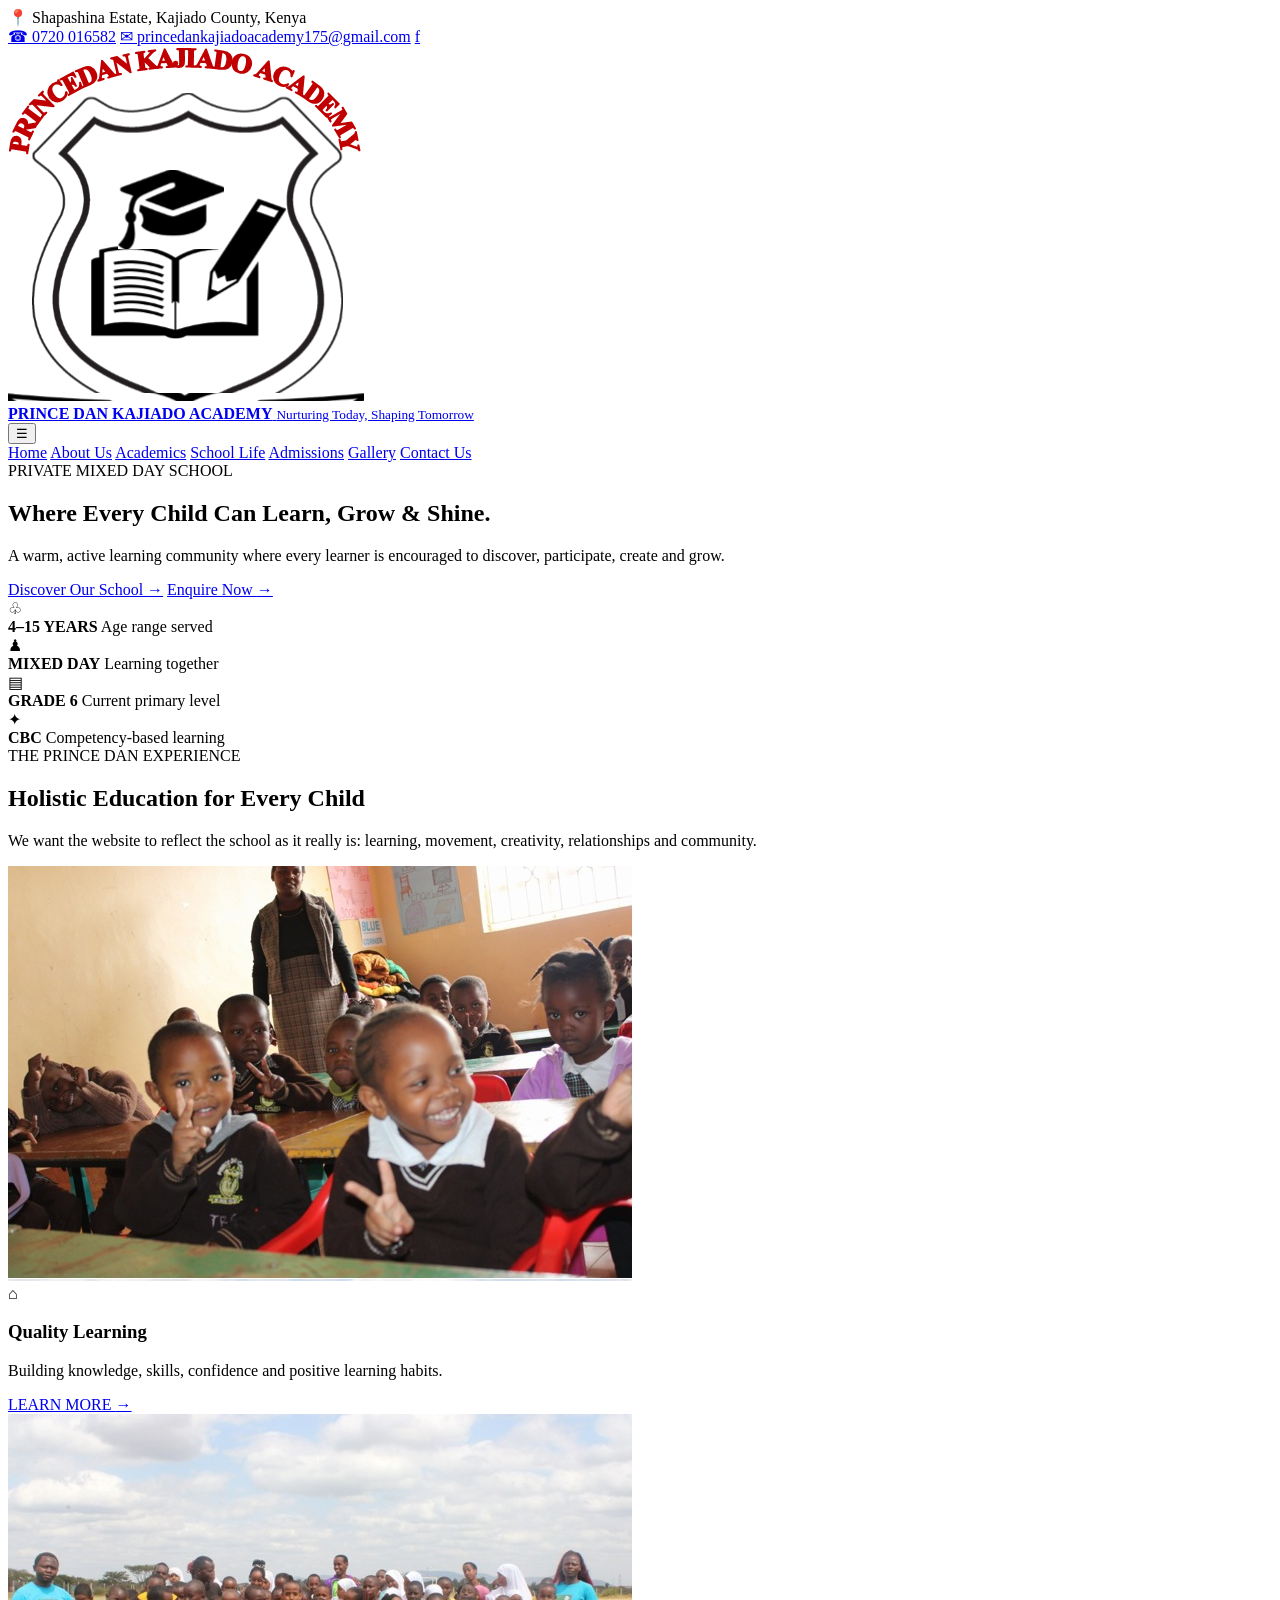
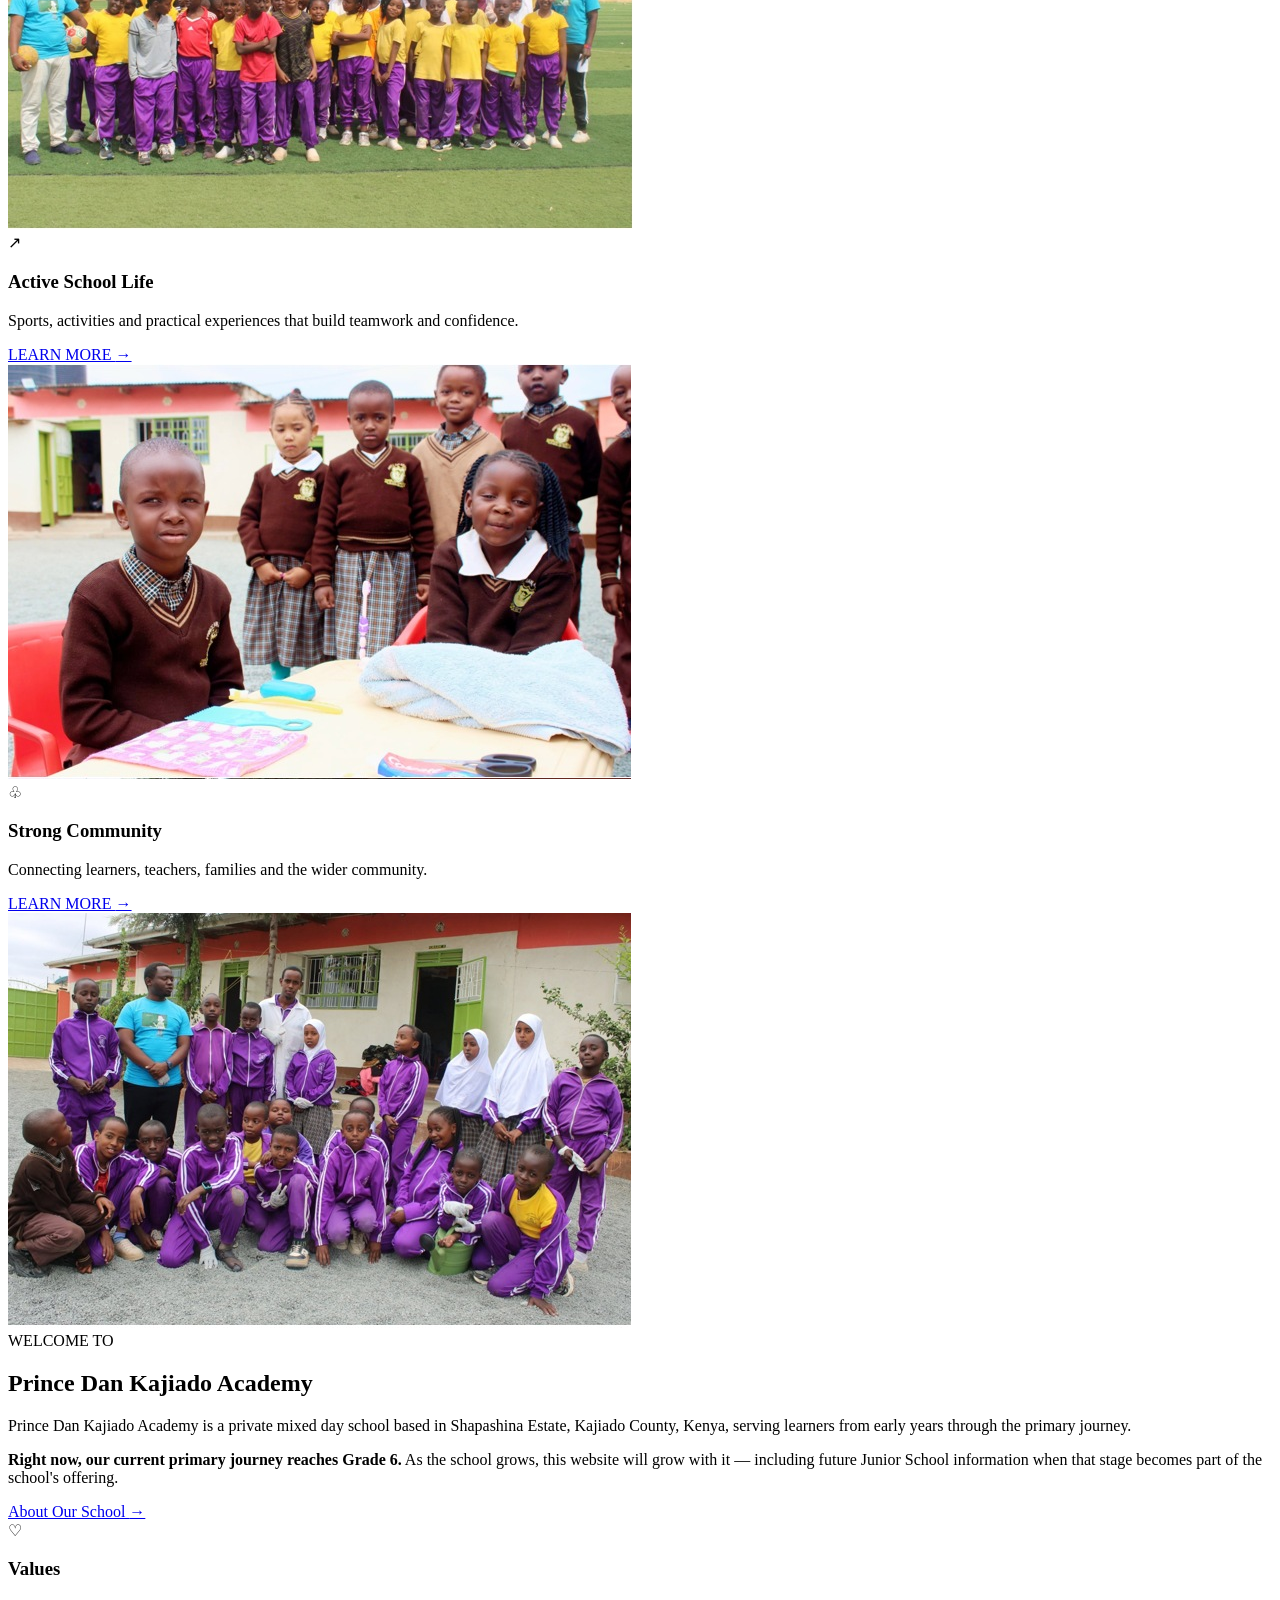
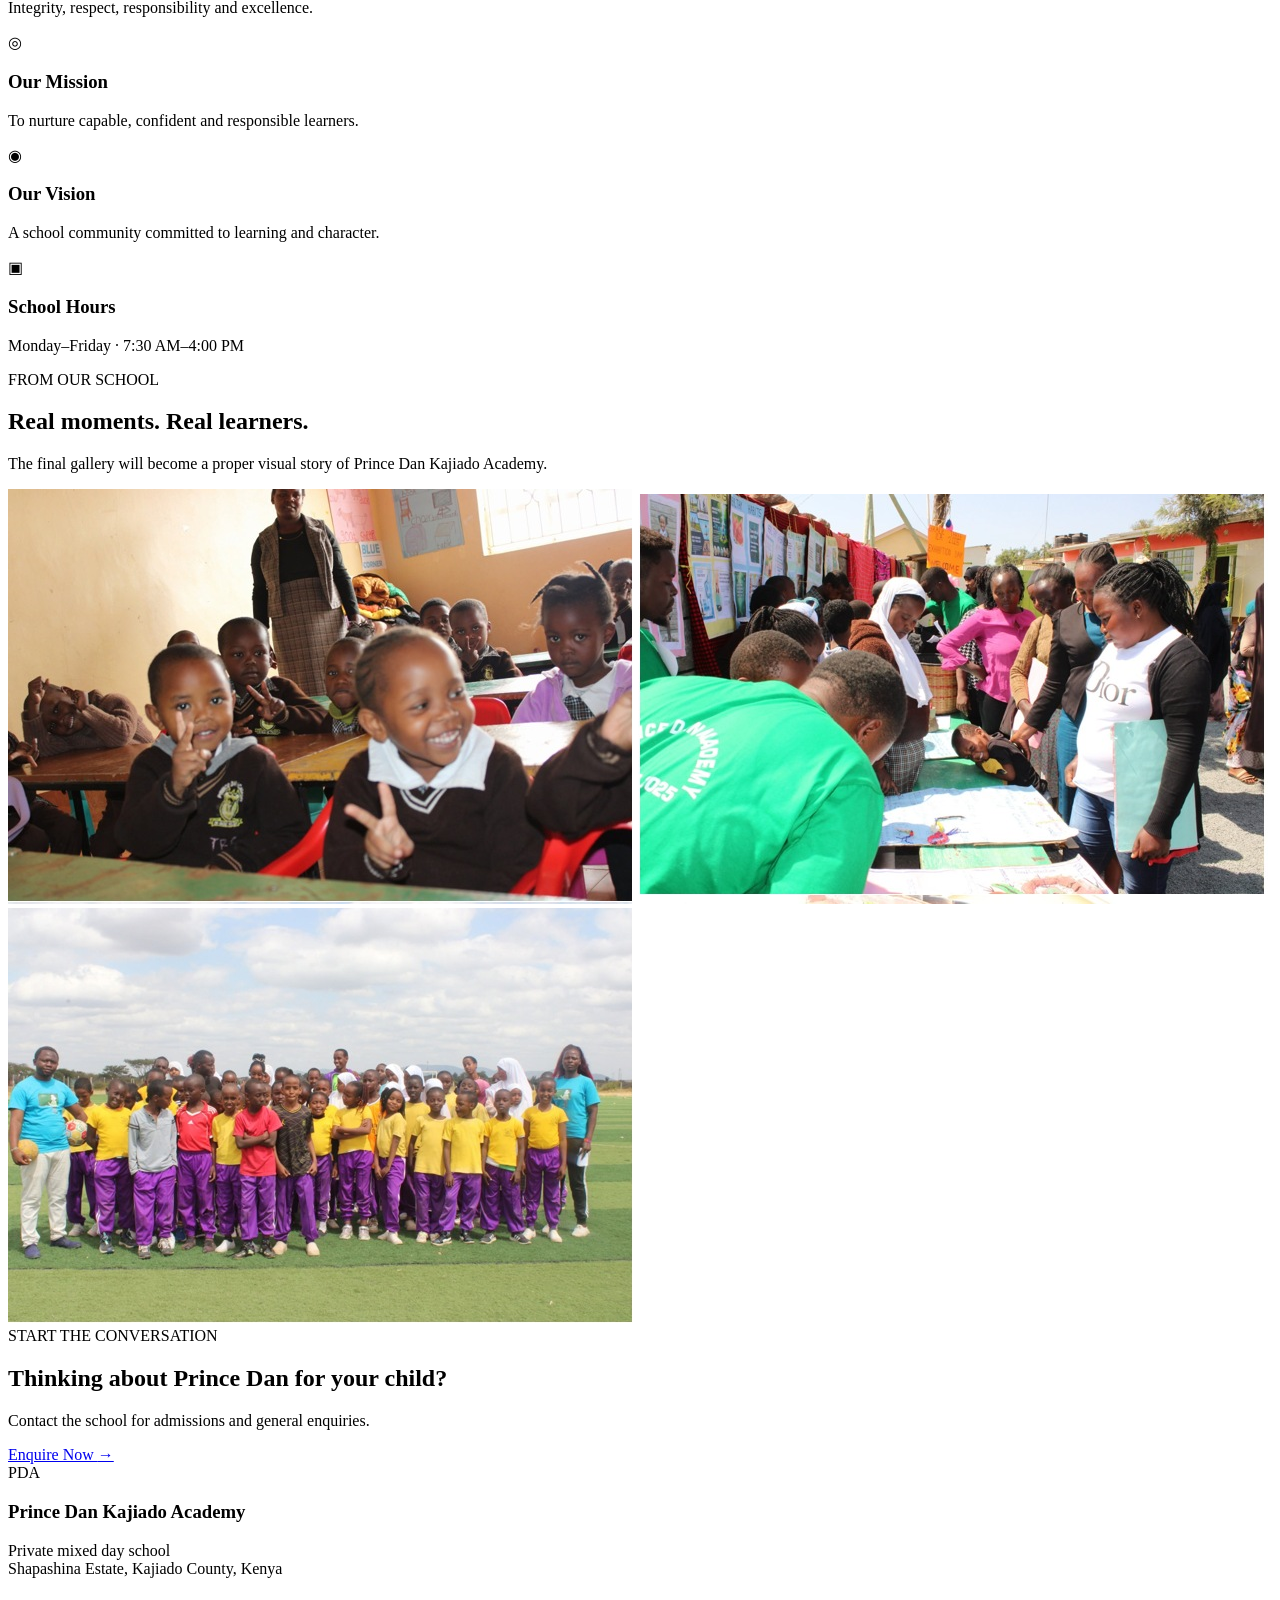
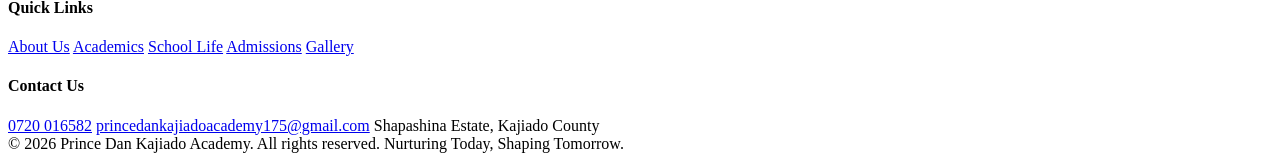
==== commit d2cca880: "Add files via upload" ====
--- a/index.html
+++ b/index.html
@@ -1,1295 +1,249 @@
-<!DOCTYPE html>
-<html lang="en">
-
-<head>
-
-    <meta charset="UTF-8">
-    <meta name="viewport" content="width=device-width, initial-scale=1.0">
-
-    <title>Ms. Mary Oyoo | 7th Grade Inclusion Teacher</title>
-
-    <meta name="description"
-        content="Welcome to Ms. Mary Oyoo's professional teacher website. Explore her classroom, courses, schedule, resources, and commitment to inclusive education.">
-
-    <link rel="stylesheet" href="style.css">
-
-    <link rel="preconnect" href="https://fonts.googleapis.com">
-    <link rel="preconnect" href="https://fonts.gstatic.com" crossorigin>
-
-    <link href="https://fonts.googleapis.com/css2?family=DM+Sans:wght@400;500;600;700&family=Playfair+Display:wght@500;600;700&display=swap"
-        rel="stylesheet">
-
-</head>
-
-
-<body>
-    <img
-    src="images/BMS.jpg"
-    alt="Berea Middle School"
-    class="bms-logo"
->
-
-    <!-- =========================
-         HEADER / NAVIGATION
-    ========================== -->
-
-    <header class="site-header">
-
-        <div class="container nav-container">
-
-            <a href="#home" class="logo">
-
-                <span class="logo-mark">MO</span>
-
-                <span class="logo-text">
-                    <strong>MARY OYOO</strong>
-                    <small>7th Grade Inclusion Teacher</small>
-                </span>
-
-            </a>
-
-
-            <button class="menu-toggle" aria-label="Open navigation menu">
-                ☰
-            </button>
-
-
-            <nav class="main-nav">
-
-                <a href="#home">Home</a>
-
-                <a href="#about">About Me</a>
-
-                <a href="#schedule">My Schedule</a>
-
-                <a href="#courses">Courses & Lessons</a>
-
-                <a href="#resources">Resources</a>
-
-                <a href="#contact">Contact</a>
-
-            </nav>
-
-        </div>
-
-    </header>
-
-
-
-    <main>
-
-
-        <!-- =========================
-             HERO SECTION
-        ========================== -->
-
-        <section class="hero" id="home">
-
-            <div class="container hero-grid">
-
-
-                <div class="hero-content">
-
-                    <p class="eyebrow">
-                        BEREA MIDDLE SCHOOL
-                    </p>
-
-
-                    <h1>
-                        Welcome to
-                        <span>Ms. Oyoo's</span>
-                        Website
-                    </h1>
-
-
-                    <p class="hero-role">
-                        7th Grade Inclusion | Math & ELA
-                    </p>
-
-
-                    <p class="hero-text">
-
-                        Welcome, students and families. This website is a place
-                        to find information about my classroom, daily schedule,
-                        course resources, expectations, and ways to connect.
-
-                    </p>
-
-
-                    <div class="hero-buttons">
-
-                        <a href="#about" class="btn btn-primary">
-                            Learn About Me
-                        </a>
-
-                        <a href="#courses" class="btn btn-outline">
-                            Explore My Classroom
-                        </a>
-
-                    </div>
-
-
-                    <div class="hero-quote">
-
-                        <span></span>
-
-                        <em>
-                            "Your potential is limitless!"
-                        </em>
-
-                    </div>
-
-                </div>
-
-<div class="hero-visual">
-
-    <div class="hero-photo-main">
-
-        <img
-            src="images/mary-oyoo-teacher.jpg"
-            alt="Ms. Oyoo">
-
-    </div>
-
-
-    <div class="hero-badge">
-
-        <strong>10+</strong>
-
-        <span>
-            Years of<br>
-            Teaching
-        </span>
-
-    </div>
-
-</div>
-
-                
-
-        </section>
-
-
-
-        <!-- =========================
-             INTRODUCTION STRIP
-        ========================== -->
-
-        <section class="intro-strip">
-
-            <div class="container intro-grid">
-
-                <div>
-                    <strong>7th Grade Inclusion</strong>
-                    <span>Supporting diverse learners</span>
-                </div>
-
-                <div>
-                    <strong>Math & ELA</strong>
-                    <span>Learning through engagement</span>
-                </div>
-
-                <div>
-                    <strong>Student Support</strong>
-                    <span>Growth, confidence & independence</span>
-                </div>
-
-                <div>
-                    <strong>10 Years Experience</strong>
-                    <span>Kenya & United States</span>
-                </div>
-
-            </div>
-
-        </section>
-
-
-
-        <!-- =========================
-             ABOUT ME
-        ========================== -->
-
-        <section class="section" id="about">
-
-            <div class="container">
-
-                <div class="section-heading">
-
-                    <p class="eyebrow">
-                        GET TO KNOW ME
-                    </p>
-
-                    <h2>
-                        About Me
-                    </h2>
-
-                    <p>
-                        My goal is to create an environment where every student
-                        feels valued, supported, respected, and encouraged to
-                        reach their full potential.
-                    </p>
-
-                </div>
-
-
-
-                <div class="about-grid">
-
-
-                    <div class="about-photo">
-
-                        <img
-                            src="images/mary-oyoo-classroom.jpg"
-                            alt="Ms. Oyoo in her classroom">
-
-                    </div>
-
-
-
-                    <div class="about-content">
-
-                        <p>
-
-                            I am a 7th grade inclusion teacher and case manager
-                            with 10 years of teaching experience, including
-                            three years at Berea Middle School.
-
-                        </p>
-
-
-                        <p>
-
-                            I spent seven years in Kenya teaching Kenyan Sign
-                            Language, Mathematics, and Physics to students who
-                            were deaf or hard of hearing. My experience across
-                            Kenya and the United States has strengthened my
-                            commitment to inclusive education, differentiated
-                            instruction, and meaningful collaboration.
-
-                        </p>
-
-
-                        <p>
-
-                            I enjoy helping students grow academically and
-                            personally while building on their unique strengths.
-                            My goal is to ensure every student feels valued,
-                            supported, and encouraged to reach their full potential.
-
-                        </p>
-
-
-                        <div class="education-box">
-
-                            <h3>
-                                Education & Certifications
-                            </h3>
-
-                            <ul>
-
-                                <li>
-                                    Master of Education in Special Education –
-                                    Differentiated Learning
-                                </li>
-
-                                <li>
-                                    Bachelor of Education in Special Education
-                                </li>
-
-                                <li>
-                                    South Carolina certification in
-                                    Multicategorical Special Education and
-                                    Learning Disabilities
-                                </li>
-
-                                <li>
-                                    Gifted and Talented Endorsement
-                                </li>
-
-                            </ul>
-
-                        </div>
-
-                    </div>
-
-                </div>
-
-            </div>
-
-        </section>
-
-
-
-        <!-- =========================
-     HOW I SUPPORT STUDENTS
-========================== -->
-
-<section class="section section-warm" id="approach">
-
-    <div class="container">
-
-        <div class="section-heading centered">
-
-            <p class="eyebrow">
-                MY APPROACH
-            </p>
-
-            <h2>
-                How I Support Students
-            </h2>
-
-            <p>
-                Every learner brings different strengths, experiences,
-                and needs to the classroom.
-            </p>
-
-        </div>
-
-
-        <div class="support-grid">
-
-
-            <!-- 01 DIFFERENTIATED INSTRUCTION -->
-
-            <article class="support-card">
-
-                <span class="card-number">01</span>
-
-                <h3>
-                    Differentiated Instruction
-                </h3>
-
-                <p>
-                    I adapt instruction to meet individual learning needs
-                    and help students access meaningful learning.
-                </p>
-
-                <a href="support.html#differentiated"
-                   class="text-link">
-                    Learn more →
-                </a>
-
-            </article>
-
-
-            <!-- 02 COLLABORATION -->
-
-            <article class="support-card">
-
-                <span class="card-number">02</span>
-
-                <h3>
-                    Collaboration
-                </h3>
-
-                <p>
-                    I collaborate with co-teachers, families, and support
-                    staff to strengthen student success.
-                </p>
-
-                <a href="support.html#collaboration"
-                   class="text-link">
-                    Learn more →
-                </a>
-
-            </article>
-
-
-            <!-- 03 IEP SUPPORT -->
-
-            <article class="support-card">
-
-                <span class="card-number">03</span>
-
-                <h3>
-                    IEP Support
-                </h3>
-
-                <p>
-                    I implement IEP services and accommodations while
-                    supporting students in their educational goals.
-                </p>
-
-                <a href="support.html#iep"
-                   class="text-link">
-                    Learn more →
-                </a>
-
-            </article>
-
-
-            <!-- 04 ASSESSMENT -->
-
-            <article class="support-card">
-
-                <span class="card-number">04</span>
-
-                <h3>
-                    Assessment-Guided
-                    Instruction
-                </h3>
-
-                <p>
-                    I use assessment information to guide instructional
-                    decisions and identify areas for growth.
-                </p>
-
-                <a href="support.html#assessment"
-                   class="text-link">
-                    Learn more →
-                </a>
-
-            </article>
-
-
-            <!-- 05 STUDENT INDEPENDENCE -->
-
-            <article class="support-card">
-
-                <span class="card-number">05</span>
-
-                <h3>
-                    Student Independence
-                </h3>
-
-                <p>
-                    I encourage confidence, independence, self-advocacy,
-                    and responsibility for learning.
-                </p>
-
-                <a href="support.html#independence"
-                   class="text-link">
-                    Learn more →
-                </a>
-
-            </article>
-
-
-            <!-- 06 RESPECT & BELONGING -->
-
-            <article class="support-card">
-
-                <span class="card-number">06</span>
-
-                <h3>
-                    Respect & Belonging
-                </h3>
-
-                <p>
-                    I work to build a respectful and culturally responsive
-                    classroom community where students belong.
-                </p>
-
-                <a href="support.html#belonging"
-                   class="text-link">
-                    Learn more →
-                </a>
-
-            </article>
-
-
-        </div>
-
-    </div>
-
-</section>
-
-        <!-- =========================
-             EXPERIENCE
-        ========================== -->
-
-        <section class="section" id="experience">
-
-            <div class="container">
-
-                <div class="section-heading">
-
-                    <p class="eyebrow">
-                        MY JOURNEY
-                    </p>
-
-                    <h2>
-                        Experience Across Continents
-                    </h2>
-
-                </div>
-
-
-
-                <div class="timeline">
-
-
-                    <div class="timeline-item">
-
-                        <span class="timeline-number">
-                            01
-                        </span>
-
-                        <div>
-
-                            <h3>
-                                Seven Years in Kenya
-                            </h3>
-
-                            <p>
-                                Taught Kenyan Sign Language, Mathematics, and
-                                Physics to students who were deaf or hard of
-                                hearing.
-                            </p>
-
-                        </div>
-
-                    </div>
-
-
-
-                    <div class="timeline-item">
-
-                        <span class="timeline-number">
-                            02
-                        </span>
-
-                        <div>
-
-                            <h3>
-                                South Carolina Education
-                            </h3>
-
-                            <p>
-                                Worked as a 6th and 7th grade inclusion teacher
-                                and case manager within Greenville County Schools.
-                            </p>
-
-                        </div>
-
-                    </div>
-
-
-
-                    <div class="timeline-item">
-
-                        <span class="timeline-number">
-                            03
-                        </span>
-
-                        <div>
-
-                            <h3>
-                                Berea Middle School
-                            </h3>
-
-                            <p>
-                                Now serving as a 7th grade inclusion teacher and
-                                case manager supporting students in Math and ELA.
-                            </p>
-
-                        </div>
-
-                    </div>
-
-
-
-                    <div class="timeline-item">
-
-                        <span class="timeline-number">
-                            04
-                        </span>
-
-                        <div>
-
-                            <h3>
-                                Graduate Education
-                            </h3>
-
-                            <p>
-                                Master of Education in Special Education –
-                                Differentiated Learning.
-                            </p>
-
-                        </div>
-
-                    </div>
-
-
-                </div>
-
-            </div>
-
-        </section>
-
-
-
-        <!-- =========================
-             DAILY SCHEDULE
-        ========================== -->
-
-        <section class="section section-warm" id="schedule">
-
-            <div class="container">
-
-                <div class="section-heading">
-
-                    <p class="eyebrow">
-                        MY DAY AT BEREA
-                    </p>
-
-                    <h2>
-                        Daily Schedule
-                    </h2>
-
-                    <p>
-                        Here is my regular school day schedule. Please note the
-                        period, time, course assignment, co teacher, and room.
-                    </p>
-
-                </div>
-
-
-
-                <div class="schedule-wrapper">
-
-                    <table class="schedule-table">
-
-    <thead>
-
-        <tr>
-            <th>Period</th>
-            <th>Time</th>
-            <th>Course / Assignment</th>
-            <th>Teacher</th>
-            <th>Room</th>
-        </tr>
-
-    </thead>
-
-    <tbody>
-
-        <tr>
-            <td>2nd</td>
-            <td>8:57–9:52 AM</td>
-            <td>7th Grade Math Inclusion</td>
-            <td>Ms. Anderson</td>
-            <td>808</td>
-        </tr>
-
-        <tr>
-            <td>3rd</td>
-            <td>9:54–10:26 AM</td>
-            <td>7th Grade Math Inclusion</td>
-            <td>Mr. Vander Wal</td>
-            <td>709</td>
-        </tr>
-
-        <tr>
-            <td>4th</td>
-            <td>11:36 AM–12:26 PM</td>
-            <td>8th Grade Math Inclusion</td>
-            <td>Mr. Danku</td>
-            <td>904</td>
-        </tr>
-
-        <tr>
-            <td>6th</td>
-            <td>11:36 AM–12:26 PM</td>
-            <td>7th Grade ELA Inclusion</td>
-            <td>Ms. Bennett</td>
-            <td>802</td>
-        </tr>
-
-        <tr>
-            <td>7th</td>
-            <td>2:18–3:25 PM</td>
-            <td>7th Grade Math Inclusion</td>
-            <td>Mr. Vander Wal</td>
-            <td>709</td>
-        </tr>
-
-    </tbody>
-
-</table>
-
-                </div>
-
-
-
-                <div class="schedule-notes">
-
-                    <div>
-                        <strong>Home Room</strong>
-                        <span>804</span>
-                    </div>
-
-                    <div>
-                        <strong>Planning</strong>
-                        <span>Periods 4 and 5</span>
-                    </div>
-
-                </div>
-
-            </div>
-
-        </section>
-
-
-
-  <!-- =========================
-     COURSES
-========================== -->
-
-<section class="section" id="courses">
-
-    <div class="container">
-
-        <div class="section-heading">
-
-            <p class="eyebrow">
-                LEARNING & INSTRUCTION
-            </p>
-
-            <h2>
-                Courses & Lesson Plans
-            </h2>
-
-            <p>
-                Access course syllabi and lesson plans for the classes
-                I support.
-            </p>
-
-        </div>
-
-
-        <div class="course-grid">
-
-
-            <!-- 7TH GRADE ELA -->
-
-            <article class="course-card">
-
-                <div class="course-label">
-                    ELA
-                </div>
-
-                <h3>
-                    7th Grade ELA Inclusion
-                </h3>
-
-                <p>
-                    Course information, expectations, learning objectives,
-                    materials, pacing, and instructional resources.
-                </p>
-
-                <div class="course-links">
-
-                    <a href="https://docs.google.com/document/d/19-nQNfFte_Ptu_eofdPiL1sp31mWb2AnejAR6NJ8EE0/edit?usp=sharing"
-                       target="_blank"
-                       rel="noopener"
-                       class="text-link">
-                        View Syllabus →
-                    </a>
-
-                    <a href="https://sites.google.com/greenvilleschools.us/msbennettswebsite/weekly-lesson-plans"
-                       target="_blank"
-                       rel="noopener"
-                       class="text-link">
-                        View Lesson Plans →
-                    </a>
-
-                </div>
-
-            </article>
-
-
-            <!-- 7TH GRADE MATH -->
-
-            <article class="course-card">
-
-                <div class="course-label">
-                    MATH
-                </div>
-
-                <h3>
-                    7th Grade Math Inclusion
-                </h3>
-
-                <p>
-                    Course information, expectations, learning objectives,
-                    materials, pacing, and instructional resources.
-                </p>
-
-                <div class="course-links">
-
-                    <a href="https://docs.google.com/document/d/1bu4EbF7KHsDicELsaMMPmXmaRKyYtG-k-uYlYwcMBAw/edit?tab=t.0"
-                       target="_blank"
-                       rel="noopener"
-                       class="text-link">
-                        View Syllabus →
-                    </a>
-
-                    <a href="math7-lesson-plans.html"
-                       class="text-link">
-                        View Lesson Plans →
-                    </a>
-
-                </div>
-
-            </article>
-
-
-            <!-- 8TH GRADE MATH -->
-
-            <article class="course-card">
-
-                <div class="course-label">
-                    MATH
-                </div>
-
-                <h3>
-                    8th Grade Math Inclusion
-                </h3>
-
-                <p>
-                    Course information, expectations, learning objectives,
-                    materials, pacing, and instructional resources.
-                </p>
-
-                <div class="course-links">
-
-                    <a href="https://docs.google.com/document/d/1oN1QXrlq9j5RgTAL4uwPxwiv_y8W6GDi/edit?usp=sharing"
-                       target="_blank"
-                       rel="noopener"
-                       class="text-link">
-                        View Syllabus →
-                    </a>
-
-                    <a href="https://sites.google.com/greenvilleschools.us/danku/lesson-plans"
-                       target="_blank"
-                       rel="noopener"
-                       class="text-link">
-                        View Lesson Plans →
-                    </a>
-
-                </div>
-
-            </article>
-
-
-        </div>
-
-    </div>
-
-</section>
-           
-
-
-        <!-- =========================
-             CLASSROOM EXPECTATIONS
-        ========================== -->
-
-        <section class="section" id="expectations">
-
-            <div class="container">
-
-                <div class="section-heading">
-
-                    <p class="eyebrow">
-                        OUR CLASSROOM
-                    </p>
-
-                    <h2>
-                        Classroom Expectations
-                    </h2>
-
-                </div>
-
-
-
-                <div class="expectations-grid">
-
-
-                    <div class="expectation-item">
-                        <span>01</span>
-                        <p>Check your grades daily.</p>
-                    </div>
-
-
-                    <div class="expectation-item">
-                        <span>02</span>
-                        <p>
-                            Follow directions and remain engaged in learning.
-                        </p>
-                    </div>
-
-
-                    <div class="expectation-item">
-                        <span>03</span>
-                        <p>
-                            Follow the seating chart and ask permission before
-                            leaving your assigned seat.
-                        </p>
-                    </div>
-
-
-                    <div class="expectation-item">
-                        <span>04</span>
-                        <p>
-                            Treat classmates, teachers, and materials respectfully.
-                        </p>
-                    </div>
-
-
-                    <div class="expectation-item">
-                        <span>05</span>
-                        <p>
-                            When classwork is finished, work on missing assignments
-                            or assigned ALEKS practice.
-                        </p>
-                    </div>
-
-
-                    <div class="expectation-item">
-                        <span>06</span>
-                        <p>
-                            Ask permission before entering the teacher area or
-                            reflection station.
-                        </p>
-                    </div>
-
-
-                    <div class="expectation-item">
-                        <span>07</span>
-                        <p>
-                            Do not sit at the kidney table.
-                        </p>
-                    </div>
-
-
-                </div>
-
-            </div>
-
-        </section>
-
-
-
-        <!-- =========================
-     RESOURCES & POLICIES
-========================== -->
-
-<section class="section section-warm" id="resources">
-
-    <div class="container">
-
-        <div class="section-heading">
-
-            <p class="eyebrow">
-                STUDENTS & FAMILIES
-            </p>
-
-            <h2>
-                Policies & Resources
-            </h2>
-
-            <p>
-                Important school and classroom information in one place.
-            </p>
-
-        </div>
-
-
-        <div class="resource-grid">
-
-
-            <!-- 01 — GRADING -->
-
-            <a
-                href="policies.html#grading"
-                class="resource-card">
-
-                <span>01</span>
-
-                <h3>
-                    Grading Policy
-                </h3>
-
-                <p>
-                    Information about grading, assessment, and student progress.
-                </p>
-
-            </a>
-
-
-            <!-- 02 — LATE WORK -->
-
-            <a
-                href="policies.html#late-work"
-                class="resource-card">
-
-                <span>02</span>
-
-                <h3>
-                    Late Work Policy
-                </h3>
-
-                <p>
-                    Expectations for missing and late assignments.
-                </p>
-
-            </a>
-
-
-            <!-- 03 — REDO / REVISE / RETAKE -->
-
-            <a
-                href="policies.html#redo-retake"
-                class="resource-card">
-
-                <span>03</span>
-
-                <h3>
-                    Redo / Revise / Retake
-                </h3>
-
-                <p>
-                    Opportunities to improve learning and demonstrate understanding.
-                </p>
-
-            </a>
-
-
-            <!-- 04 — STUDENT PROCEDURES -->
-
-            <a
-                href="policies.html#student-procedures"
-                class="resource-card">
-
-                <span>04</span>
-
-                <h3>
-                    Student Procedures
-                </h3>
-
-                <p>
-                    Classroom, attendance, restroom, hallway, and accountability expectations.
-                </p>
-
-            </a>
-
-
-            <!-- 05 — TECHNOLOGY -->
-
-            <a
-                href="policies.html#technology"
-                class="resource-card">
-
-                <span>05</span>
-
-                <h3>
-                    Technology & Device Use
-                </h3>
-
-                <p>
-                    Expectations for phones, Chromebooks, and responsible technology use.
-                </p>
-
-            </a>
-                        <!-- 06 — HANDBOOKS -->
-
-            <div class="resource-card">
-
-                <span>06</span>
-
-                <h3>
-                    Handbooks
-                </h3>
-
-                <p>
-                    Important information and expectations for students and families.
-                </p>
-
-                <div class="course-links">
-
-                    <a
-                        href="https://www.greenville.k12.sc.us/beream/handbook"
-                        class="text-link"
-                        target="_blank"
-                        rel="noopener"
-                    >
-                        Students' Handbook →
-                    </a>
-
-                    <a
-                        href="https://drive.google.com/file/d/1vpszHbAIX9CheoFro8QPjsyxs447cW-7/view"
-                        class="text-link"
-                        target="_blank"
-                        rel="noopener"
-                    >
-                        Parents' Handbook →
-                    </a>
-
-                </div>
-
-            </div>
-
-
-        </div>
-
-    </div>
-
-</section>
-
-
-
-
-        <!-- =========================
-             CONTACT
-        ========================== -->
-
-        <section class="contact-section" id="contact">
-
-            <div class="container contact-grid">
-
-
-                <div class="contact-intro">
-
-                    <p class="eyebrow">
-                        LET'S CONNECT
-                    </p>
-
-                    <h2>
-                        Contact Ms. Oyoo
-                    </h2>
-
-                    <p>
-                        I welcome communication with families and look forward
-                        to working together to support every student's growth.
-                    </p>
-
-                </div>
-
-
-
-                <div class="contact-details">
-
-
-                    <div class="contact-item">
-
-                        <span>
-                            EMAIL
-                        </span>
-
-                        <a href="mailto:moyoo@greenvilleschools.us">
-                            moyoo@greenvilleschools.us
-                        </a>
-
-                    </div>
-
-
-
-                    <div class="contact-item">
-
-                        <span>
-                            PHONE
-                        </span>
-
-                        <a href="tel:8643551782">
-                            864-355-1782
-                        </a>
-
-                    </div>
-
-
-
-                    <div class="contact-item">
-
-                        <span>
-                            HOME ROOM
-                        </span>
-
-                        <strong>
-                            804
-                        </strong>
-
-                    </div>
-
-
-
-                    <div class="contact-item">
-
-                        <span>
-                            SCHOOL
-                        </span>
-
-                        <strong>
-                            Berea Middle School
-                        </strong>
-
-                        <p>
-                            Greenville County Schools<br>
-                            Greenville, South Carolina
-                        </p>
-
-                    </div>
-
-
-                </div>
-
-            </div>
-
-        </section>
-
-
-    </main>
-
-
-
-    <!-- =========================
-         FOOTER
-    ========================== -->
-
-    <footer class="site-footer">
-
-        <div class="container footer-content">
-
-
-            <div class="footer-brand">
-
-                <strong>
-                    Mary Oyoo
-                </strong>
-
-                <span>
-                    7th Grade Inclusion Teacher
-                </span>
-
-            </div>
-
-
-            <div class="footer-tagline">
-
-                <em>
-                    "Your potential is limitless!"
-                </em>
-
-            </div>
-
-
-            <div class="footer-bottom">
-
-                <small>
-                    © 2026 Mary Oyoo | Berea Middle School | Greenville County Schools
-                </small>
-
-            </div>
-
-
-        </div>
-
-    </footer>
-
-
-
-    <script src="script.js"></script>
-
-</body>
-
-</html>+<!doctype html>
+<html lang="en">
+<head>
+  <meta charset="utf-8">
+  <meta name="viewport" content="width=device-width, initial-scale=1">
+  <meta name="description" content="Prince Dan Kajiado Academy — a private mixed day school in Shapashina Estate, Kajiado County, Kenya.">
+  <title>Prince Dan Kajiado Academy | Home</title>
+  <link rel="preconnect" href="https://fonts.googleapis.com">
+  <link rel="preconnect" href="https://fonts.gstatic.com" crossorigin>
+  <link href="https://fonts.googleapis.com/css2?family=DM+Sans:wght@400;500;600;700&family=League+Spartan:wght@500;600;700;800&family=Pacifico&display=swap" rel="stylesheet">
+  <link rel="stylesheet" href="css/style.css">
+</head>
+<body>
+
+  <div class="topbar">
+    <div class="container topbar-inner">
+      <span>📍 Shapashina Estate, Kajiado County, Kenya</span>
+      <div class="top-contact">
+        <a href="tel:0720016582">☎ 0720 016582</a>
+        <a href="mailto:princedankajiadoacademy175@gmail.com">✉ princedankajiadoacademy175@gmail.com</a>
+        <a href="#" aria-label="Facebook">f</a>
+      </div>
+    </div>
+  </div>
+
+  <header class="site-header">
+    <div class="container nav-wrap">
+      <a class="brand" href="index.html" aria-label="Prince Dan Kajiado Academy home">
+        <img class="school-logo" src="images/school-logo.png" alt="Prince Dan Kajiado Academy logo">
+        <div>
+          <strong>PRINCE DAN</strong>
+          <strong class="green">KAJIADO ACADEMY</strong>
+          <small>Nurturing Today, Shaping Tomorrow</small>
+        </div>
+      </a>
+
+      <button class="menu-toggle" aria-label="Open navigation" aria-expanded="false">☰</button>
+
+      <nav class="main-nav" aria-label="Main navigation">
+        <a class="active" href="index.html">Home</a>
+        <a href="#about">About Us</a>
+        <a href="#academics">Academics</a>
+        <a href="#life">School Life</a>
+        <a href="#admissions">Admissions</a>
+        <a href="#gallery">Gallery</a>
+        <a href="#contact">Contact Us</a>
+      </nav>
+    </div>
+  </header>
+
+  <main>
+    <section class="hero">
+      <div class="hero-image"></div>
+      <div class="hero-overlay"></div>
+      <div class="container hero-content">
+        <div class="hero-copy">
+          <span class="eyebrow light">PRIVATE MIXED DAY SCHOOL</span>
+          <h2>
+    Where Every Child
+    <span>Can Learn, Grow & Shine.</span>
+</h2>
+          <p>
+            A warm, active learning community where every learner is encouraged
+            to discover, participate, create and grow.
+          </p>
+          <div class="hero-actions">
+            <a class="btn btn-purple" href="#about">Discover Our School <span>→</span></a>
+            <a class="btn btn-green" href="#admissions">Enquire Now <span>→</span></a>
+          </div>
+        </div>
+      </div>
+      <div class="slider-dots" aria-hidden="true"><span class="active"></span><span></span><span></span></div>
+    </section>
+
+    <section class="quick-facts container">
+      <div class="fact">
+        <div class="fact-icon purple">♧</div>
+        <strong>4–15 YEARS</strong>
+        <span>Age range served</span>
+      </div>
+      <div class="fact">
+        <div class="fact-icon green">♟</div>
+        <strong>MIXED DAY</strong>
+        <span>Learning together</span>
+      </div>
+      <div class="fact">
+        <div class="fact-icon purple">▤</div>
+        <strong>GRADE 6</strong>
+        <span>Current primary level</span>
+      </div>
+      <div class="fact">
+        <div class="fact-icon green">✦</div>
+        <strong>CBC</strong>
+        <span>Competency-based learning</span>
+      </div>
+    </section>
+
+    <section class="section" id="academics">
+      <div class="container">
+        <div class="section-heading centered">
+          <span class="eyebrow">THE PRINCE DAN EXPERIENCE</span>
+          <h2>Holistic Education for Every Child</h2>
+          <div class="yellow-line"></div>
+          <p>
+            We want the website to reflect the school as it really is:
+            learning, movement, creativity, relationships and community.
+          </p>
+        </div>
+
+        <div class="feature-grid">
+          <article class="feature-card">
+            <div class="photo-window"><img src="images/sheet-1-top.jpg" alt="Learners in a classroom"></div>
+            <div class="feature-icon purple-bg">⌂</div>
+            <div class="feature-body">
+              <h3>Quality Learning</h3>
+              <p>Building knowledge, skills, confidence and positive learning habits.</p>
+              <a href="#academics">LEARN MORE <span>→</span></a>
+            </div>
+          </article>
+
+          <article class="feature-card">
+            <div class="photo-window"><img src="images/sheet-1-bottom.jpg" alt="Learners taking part in outdoor activities"></div>
+            <div class="feature-icon green-bg">↗</div>
+            <div class="feature-body">
+              <h3>Active School Life</h3>
+              <p>Sports, activities and practical experiences that build teamwork and confidence.</p>
+              <a href="#life">LEARN MORE <span>→</span></a>
+            </div>
+          </article>
+
+          <article class="feature-card">
+            <div class="photo-window"><img src="images/sheet-2-top.jpg" alt="Learners taking part in a school activity"></div>
+            <div class="feature-icon yellow-bg">♧</div>
+            <div class="feature-body">
+              <h3>Strong Community</h3>
+              <p>Connecting learners, teachers, families and the wider community.</p>
+              <a href="#about">LEARN MORE <span>→</span></a>
+            </div>
+          </article>
+        </div>
+      </div>
+    </section>
+
+    <section class="welcome section" id="about">
+      <div class="container welcome-grid">
+        <div class="welcome-photo">
+          <img src="images/sheet-2-bottom.jpg" alt="Prince Dan learners and staff outdoors">
+          <div class="shape shape-green"></div>
+          <div class="shape shape-yellow"></div>
+        </div>
+        <div class="welcome-copy">
+          <span class="eyebrow">WELCOME TO</span>
+          <h2>Prince Dan Kajiado Academy</h2>
+          <div class="yellow-line"></div>
+          <p>
+            Prince Dan Kajiado Academy is a private mixed day school based in
+            Shapashina Estate, Kajiado County, Kenya, serving learners from
+            early years through the primary journey.
+          </p>
+          <p>
+            <strong>Right now, our current primary journey reaches Grade 6.</strong>
+            As the school grows, this website will grow with it — including
+            future Junior School information when that stage becomes part of
+            the school's offering.
+          </p>
+          <a class="btn btn-purple" href="#contact">About Our School <span>→</span></a>
+        </div>
+      </div>
+    </section>
+
+    <section class="values-band" id="life">
+      <div class="container values-grid">
+        <div class="value">
+          <span class="value-icon">♡</span>
+          <div><h3>Values</h3><p>Integrity, respect, responsibility and excellence.</p></div>
+        </div>
+        <div class="value">
+          <span class="value-icon">◎</span>
+          <div><h3>Our Mission</h3><p>To nurture capable, confident and responsible learners.</p></div>
+        </div>
+        <div class="value">
+          <span class="value-icon">◉</span>
+          <div><h3>Our Vision</h3><p>A school community committed to learning and character.</p></div>
+        </div>
+        <div class="value">
+          <span class="value-icon">▣</span>
+          <div><h3>School Hours</h3><p>Monday–Friday · 7:30 AM–4:00 PM</p></div>
+        </div>
+      </div>
+    </section>
+
+    <section class="section gallery-section" id="gallery">
+      <div class="container">
+        <div class="section-heading">
+          <span class="eyebrow">FROM OUR SCHOOL</span>
+          <h2>Real moments. Real learners.</h2>
+          <p>The final gallery will become a proper visual story of Prince Dan Kajiado Academy.</p>
+        </div>
+        <div class="gallery-grid">
+          <img class="gallery-main" src="images/sheet-1-top.jpg" alt="Classroom activity">
+          <img src="images/sheet-3-top.jpg" alt="Community activity">
+          <img src="images/sheet-1-bottom.jpg" alt="Outdoor school activity">
+        </div>
+      </div>
+    </section>
+
+    <section class="contact-cta" id="admissions">
+      <div class="container cta-inner">
+        <div>
+          <span class="eyebrow light">START THE CONVERSATION</span>
+          <h2>Thinking about Prince Dan for your child?</h2>
+          <p>Contact the school for admissions and general enquiries.</p>
+        </div>
+        <a class="btn btn-yellow" href="mailto:princedankajiadoacademy175@gmail.com">Enquire Now <span>→</span></a>
+      </div>
+    </section>
+  </main>
+
+  <footer class="footer" id="contact">
+    <div class="container footer-grid">
+      <div>
+        <div class="footer-brand">PDA</div>
+        <h3>Prince Dan Kajiado Academy</h3>
+        <p>Private mixed day school<br>Shapashina Estate, Kajiado County, Kenya</p>
+      </div>
+      <div>
+        <h4>Quick Links</h4>
+        <a href="#about">About Us</a>
+        <a href="#academics">Academics</a>
+        <a href="#life">School Life</a>
+        <a href="#admissions">Admissions</a>
+        <a href="#gallery">Gallery</a>
+      </div>
+      <div>
+        <h4>Contact Us</h4>
+        <a href="tel:0720016582">0720 016582</a>
+        <a href="mailto:princedankajiadoacademy175@gmail.com">princedankajiadoacademy175@gmail.com</a>
+        <span>Shapashina Estate, Kajiado County</span>
+      </div>
+    </div>
+    <div class="container footer-bottom">
+      <span>© 2026 Prince Dan Kajiado Academy. All rights reserved.</span>
+      <span>Nurturing Today, Shaping Tomorrow.</span>
+    </div>
+  </footer>
+
+  <script src="js/main.js"></script>
+</body>
+</html>
